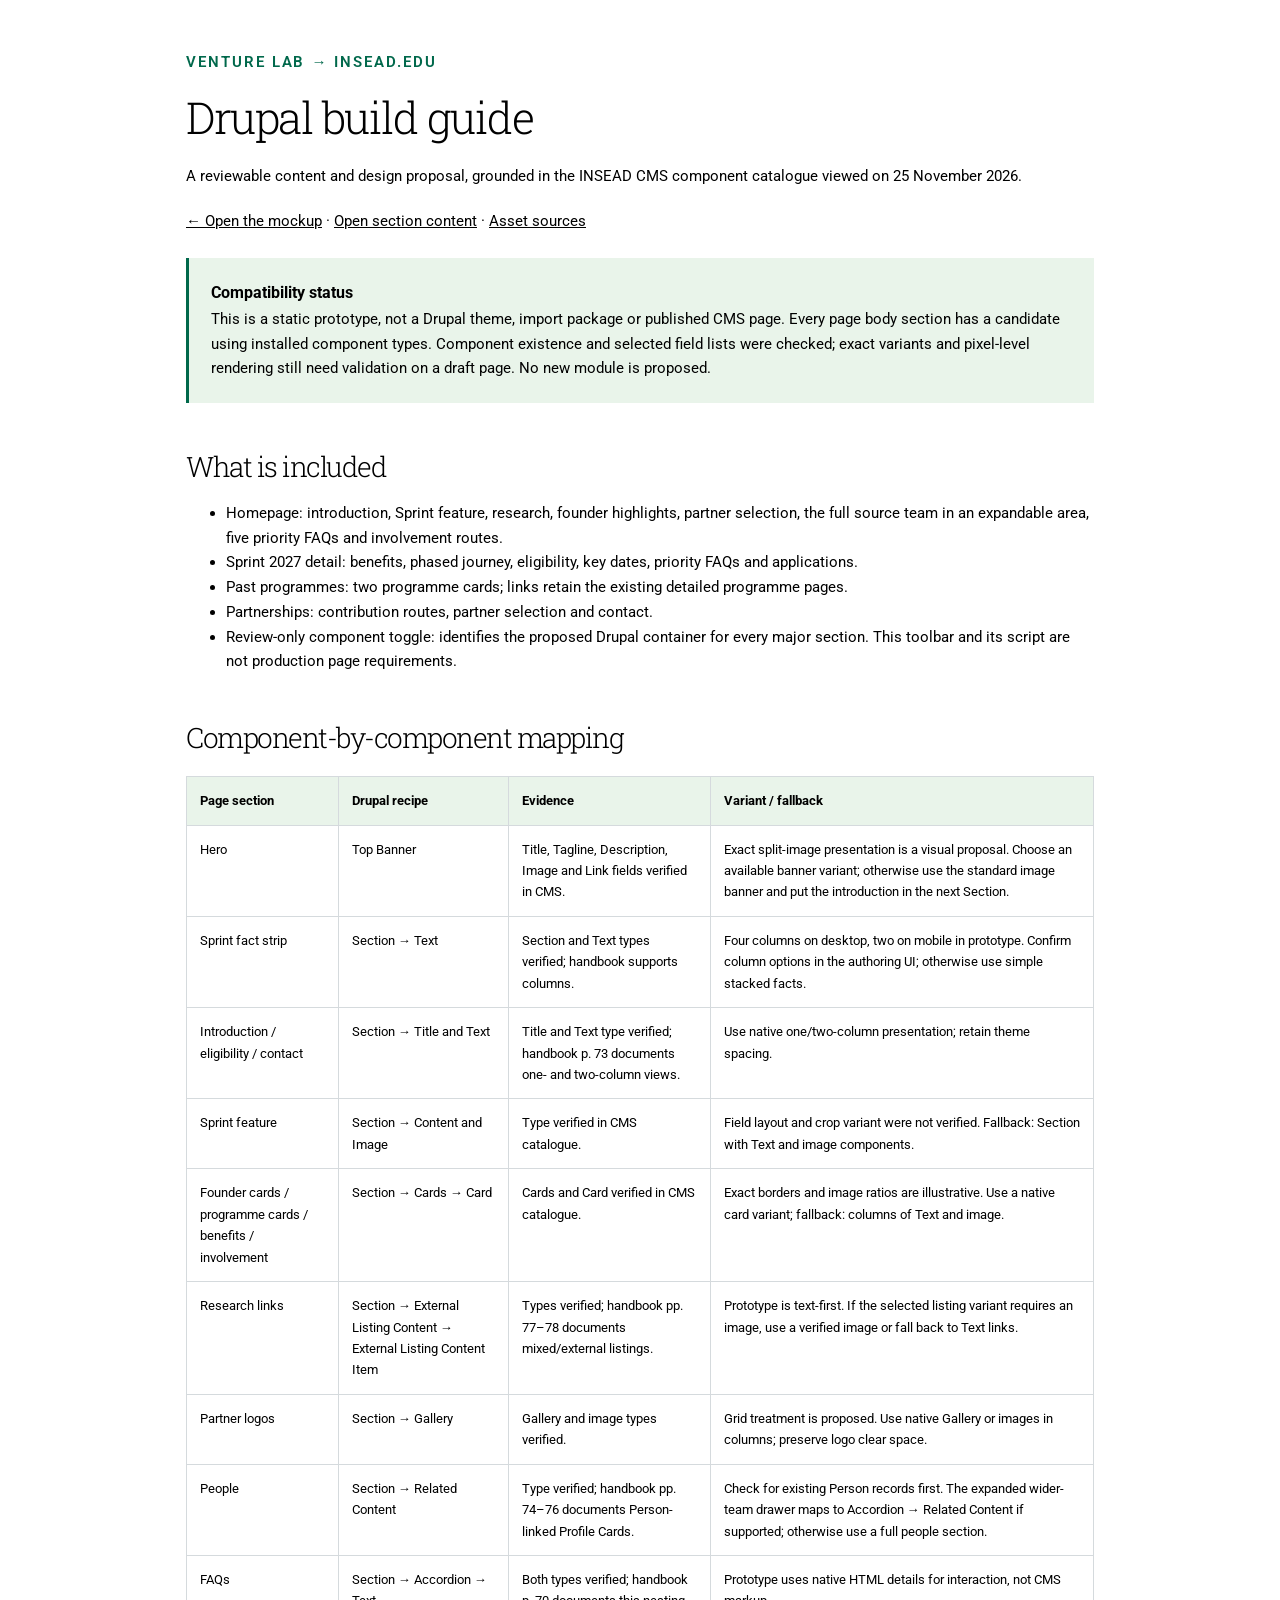
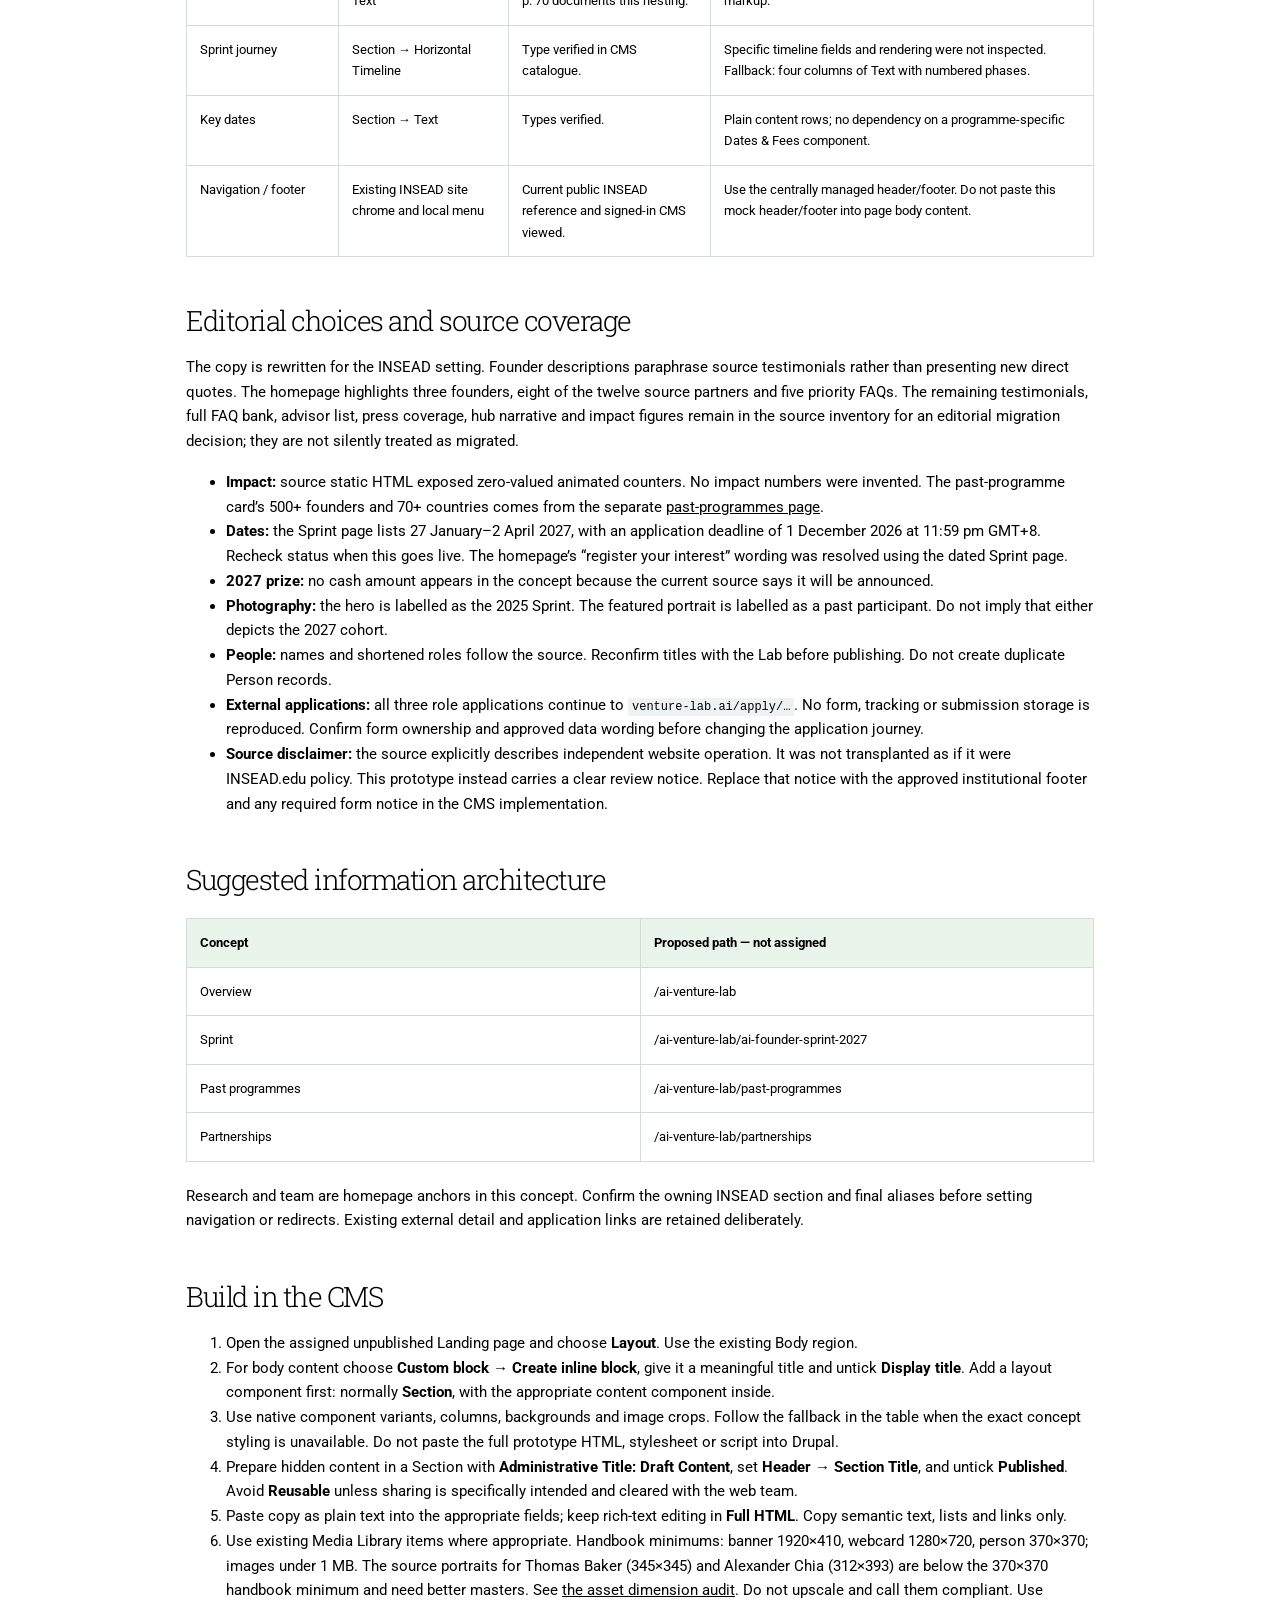
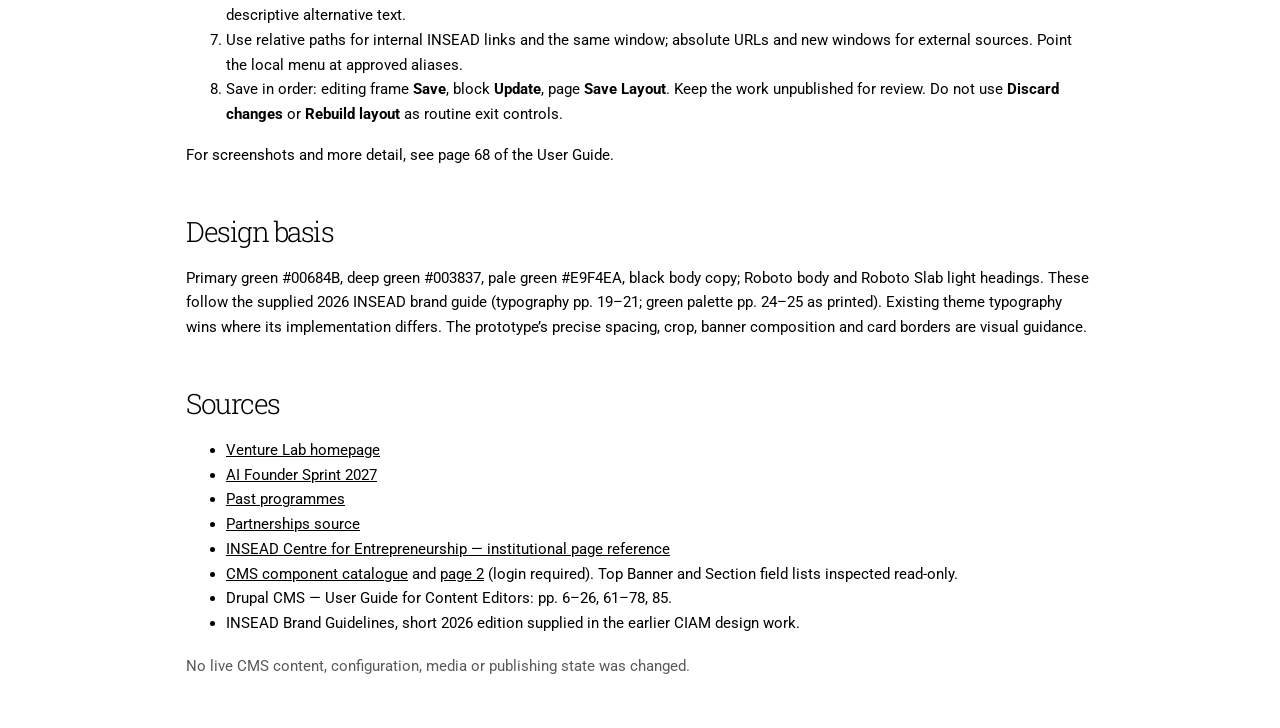
==== drupal-guide.html @ 1b649533 "Publish Venture Lab INSEAD mockup and Drupal build guide" ====
<!doctype html><html lang="en"><head><meta charset="utf-8"><meta name="viewport" content="width=device-width,initial-scale=1"><meta name="robots" content="noindex,nofollow"><title>Venture Lab Drupal build guide</title><link rel="stylesheet" href="fonts.css"><link rel="stylesheet" href="style.css?v=2"></head><body><div class="guide"><p class="eyebrow">VENTURE LAB → INSEAD.EDU</p><h1>Drupal build guide</h1><p style="margin-top:22px">A reviewable content and design proposal, grounded in the INSEAD CMS component catalogue viewed on 25 November 2026.</p><p><a href="index.html">← Open the mockup</a> · <a href="drupal-content.json">Open section content</a> · <a href="asset-sources.json">Asset sources</a></p>
<div class="notice"><strong>Compatibility status</strong><p>This is a static prototype, not a Drupal theme, import package or published CMS page. Every page body section has a candidate using installed component types. Component existence and selected field lists were checked; exact variants and pixel-level rendering still need validation on a draft page. No new module is proposed.</p></div>
<h2>What is included</h2><ul><li>Homepage: introduction, Sprint feature, research, founder highlights, partner selection, the full source team in an expandable area, five priority FAQs and involvement routes.</li><li>Sprint 2027 detail: benefits, phased journey, eligibility, key dates, priority FAQs and applications.</li><li>Past programmes: two programme cards; links retain the existing detailed programme pages.</li><li>Partnerships: contribution routes, partner selection and contact.</li><li>Review-only component toggle: identifies the proposed Drupal container for every major section. This toolbar and its script are not production page requirements.</li></ul>
<h2>Component-by-component mapping</h2><div class="table-scroll"><table><thead><tr><th>Page section</th><th>Drupal recipe</th><th>Evidence</th><th>Variant / fallback</th></tr></thead><tbody><tr><td>Hero</td><td>Top Banner</td><td>Title, Tagline, Description, Image and Link fields verified in CMS.</td><td>Exact split-image presentation is a visual proposal. Choose an available banner variant; otherwise use the standard image banner and put the introduction in the next Section.</td></tr><tr><td>Sprint fact strip</td><td>Section → Text</td><td>Section and Text types verified; handbook supports columns.</td><td>Four columns on desktop, two on mobile in prototype. Confirm column options in the authoring UI; otherwise use simple stacked facts.</td></tr><tr><td>Introduction / eligibility / contact</td><td>Section → Title and Text</td><td>Title and Text type verified; handbook p. 73 documents one- and two-column views.</td><td>Use native one/two-column presentation; retain theme spacing.</td></tr><tr><td>Sprint feature</td><td>Section → Content and Image</td><td>Type verified in CMS catalogue.</td><td>Field layout and crop variant were not verified. Fallback: Section with Text and image components.</td></tr><tr><td>Founder cards / programme cards / benefits / involvement</td><td>Section → Cards → Card</td><td>Cards and Card verified in CMS catalogue.</td><td>Exact borders and image ratios are illustrative. Use a native card variant; fallback: columns of Text and image.</td></tr><tr><td>Research links</td><td>Section → External Listing Content → External Listing Content Item</td><td>Types verified; handbook pp. 77–78 documents mixed/external listings.</td><td>Prototype is text-first. If the selected listing variant requires an image, use a verified image or fall back to Text links.</td></tr><tr><td>Partner logos</td><td>Section → Gallery</td><td>Gallery and image types verified.</td><td>Grid treatment is proposed. Use native Gallery or images in columns; preserve logo clear space.</td></tr><tr><td>People</td><td>Section → Related Content</td><td>Type verified; handbook pp. 74–76 documents Person-linked Profile Cards.</td><td>Check for existing Person records first. The expanded wider-team drawer maps to Accordion → Related Content if supported; otherwise use a full people section.</td></tr><tr><td>FAQs</td><td>Section → Accordion → Text</td><td>Both types verified; handbook p. 70 documents this nesting.</td><td>Prototype uses native HTML details for interaction, not CMS markup.</td></tr><tr><td>Sprint journey</td><td>Section → Horizontal Timeline</td><td>Type verified in CMS catalogue.</td><td>Specific timeline fields and rendering were not inspected. Fallback: four columns of Text with numbered phases.</td></tr><tr><td>Key dates</td><td>Section → Text</td><td>Types verified.</td><td>Plain content rows; no dependency on a programme-specific Dates &amp; Fees component.</td></tr><tr><td>Navigation / footer</td><td>Existing INSEAD site chrome and local menu</td><td>Current public INSEAD reference and signed-in CMS viewed.</td><td>Use the centrally managed header/footer. Do not paste this mock header/footer into page body content.</td></tr></tbody></table></div>
<h2>Editorial choices and source coverage</h2><p>The copy is rewritten for the INSEAD setting. Founder descriptions paraphrase source testimonials rather than presenting new direct quotes. The homepage highlights three founders, eight of the twelve source partners and five priority FAQs. The remaining testimonials, full FAQ bank, advisor list, press coverage, hub narrative and impact figures remain in the source inventory for an editorial migration decision; they are not silently treated as migrated.</p>
<ul><li><strong>Impact:</strong> source static HTML exposed zero-valued animated counters. No impact numbers were invented. The past-programme card’s 500+ founders and 70+ countries comes from the separate <a href="https://venture-lab.ai/past-programs">past-programmes page</a>.</li><li><strong>Dates:</strong> the Sprint page lists 27 January–2 April 2027, with an application deadline of 1 December 2026 at 11:59 pm GMT+8. Recheck status when this goes live. The homepage’s “register your interest” wording was resolved using the dated Sprint page.</li><li><strong>2027 prize:</strong> no cash amount appears in the concept because the current source says it will be announced.</li><li><strong>Photography:</strong> the hero is labelled as the 2025 Sprint. The featured portrait is labelled as a past participant. Do not imply that either depicts the 2027 cohort.</li><li><strong>People:</strong> names and shortened roles follow the source. Reconfirm titles with the Lab before publishing. Do not create duplicate Person records.</li><li><strong>External applications:</strong> all three role applications continue to <code>venture-lab.ai/apply/…</code>. No form, tracking or submission storage is reproduced. Confirm form ownership and approved data wording before changing the application journey.</li><li><strong>Source disclaimer:</strong> the source explicitly describes independent website operation. It was not transplanted as if it were INSEAD.edu policy. This prototype instead carries a clear review notice. Replace that notice with the approved institutional footer and any required form notice in the CMS implementation.</li></ul>
<h2>Suggested information architecture</h2><table><tr><th>Concept</th><th>Proposed path — not assigned</th></tr><tr><td>Overview</td><td>/ai-venture-lab</td></tr><tr><td>Sprint</td><td>/ai-venture-lab/ai-founder-sprint-2027</td></tr><tr><td>Past programmes</td><td>/ai-venture-lab/past-programmes</td></tr><tr><td>Partnerships</td><td>/ai-venture-lab/partnerships</td></tr></table><p>Research and team are homepage anchors in this concept. Confirm the owning INSEAD section and final aliases before setting navigation or redirects. Existing external detail and application links are retained deliberately.</p>
<h2>Build in the CMS</h2><ol><li>Open the assigned unpublished Landing page and choose <strong>Layout</strong>. Use the existing Body region.</li><li>For body content choose <strong>Custom block → Create inline block</strong>, give it a meaningful title and untick <strong>Display title</strong>. Add a layout component first: normally <strong>Section</strong>, with the appropriate content component inside.</li><li>Use native component variants, columns, backgrounds and image crops. Follow the fallback in the table when the exact concept styling is unavailable. Do not paste the full prototype HTML, stylesheet or script into Drupal.</li><li>Prepare hidden content in a Section with <strong>Administrative Title: Draft Content</strong>, set <strong>Header → Section Title</strong>, and untick <strong>Published</strong>. Avoid <strong>Reusable</strong> unless sharing is specifically intended and cleared with the web team.</li><li>Paste copy as plain text into the appropriate fields; keep rich-text editing in <strong>Full HTML</strong>. Copy semantic text, lists and links only.</li><li>Use existing Media Library items where appropriate. Handbook minimums: banner 1920×410, webcard 1280×720, person 370×370; images under 1 MB. The source portraits for Thomas Baker (345×345) and Alexander Chia (312×393) are below the 370×370 handbook minimum and need better masters. See <a href="asset-dimensions.json">the asset dimension audit</a>. Do not upscale and call them compliant. Use descriptive alternative text.</li><li>Use relative paths for internal INSEAD links and the same window; absolute URLs and new windows for external sources. Point the local menu at approved aliases.</li><li>Save in order: editing frame <strong>Save</strong>, block <strong>Update</strong>, page <strong>Save Layout</strong>. Keep the work unpublished for review. Do not use <strong>Discard changes</strong> or <strong>Rebuild layout</strong> as routine exit controls.</li></ol><p>For screenshots and more detail, see page 68 of the User Guide.</p>
<h2>Design basis</h2><p>Primary green #00684B, deep green #003837, pale green #E9F4EA, black body copy; Roboto body and Roboto Slab light headings. These follow the supplied 2026 INSEAD brand guide (typography pp. 19–21; green palette pp. 24–25 as printed). Existing theme typography wins where its implementation differs. The prototype’s precise spacing, crop, banner composition and card borders are visual guidance.</p>
<h2>Sources</h2><ul><li><a href="https://venture-lab.ai/">Venture Lab homepage</a></li><li><a href="https://venture-lab.ai/sprint2027">AI Founder Sprint 2027</a></li><li><a href="https://venture-lab.ai/past-programs">Past programmes</a></li><li><a href="https://venture-lab.ai/partner">Partnerships source</a></li><li><a href="https://www.insead.edu/insead-centre-entrepreneurship">INSEAD Centre for Entrepreneurship — institutional page reference</a></li><li><a href="https://www.insead.edu/admin/structure/paragraphs_type">CMS component catalogue</a> and <a href="https://www.insead.edu/admin/structure/paragraphs_type?page=1">page 2</a> (login required). Top Banner and Section field lists inspected read-only.</li><li>Drupal CMS — User Guide for Content Editors: pp. 6–26, 61–78, 85.</li><li>INSEAD Brand Guidelines, short 2026 edition supplied in the earlier CIAM design work.</li></ul><p class="small">No live CMS content, configuration, media or publishing state was changed.</p></div></body></html>
---- fonts.css ----
@font-face {
  font-family: 'Roboto';
  font-style: normal;
  font-weight: 300;
  font-stretch: normal;
  font-display: swap;
  src: url(font-0.ttf) format('truetype');
}
@font-face {
  font-family: 'Roboto';
  font-style: normal;
  font-weight: 400;
  font-stretch: normal;
  font-display: swap;
  src: url(font-1.ttf) format('truetype');
}
@font-face {
  font-family: 'Roboto';
  font-style: normal;
  font-weight: 500;
  font-stretch: normal;
  font-display: swap;
  src: url(font-2.ttf) format('truetype');
}
@font-face {
  font-family: 'Roboto';
  font-style: normal;
  font-weight: 600;
  font-stretch: normal;
  font-display: swap;
  src: url(font-3.ttf) format('truetype');
}
@font-face {
  font-family: 'Roboto';
  font-style: normal;
  font-weight: 700;
  font-stretch: normal;
  font-display: swap;
  src: url(font-4.ttf) format('truetype');
}
@font-face {
  font-family: 'Roboto Slab';
  font-style: normal;
  font-weight: 200;
  font-display: swap;
  src: url(font-5.ttf) format('truetype');
}
@font-face {
  font-family: 'Roboto Slab';
  font-style: normal;
  font-weight: 300;
  font-display: swap;
  src: url(font-6.ttf) format('truetype');
}
@font-face {
  font-family: 'Roboto Slab';
  font-style: normal;
  font-weight: 400;
  font-display: swap;
  src: url(font-7.ttf) format('truetype');
}
---- style.css ----
:root{--green:#00684b;--deep:#003837;--dark:#002d2e;--pale:#e9f4ea;--ink:#000;--line:#d5dadd;--grey:#55595b;--max:1240px}*{box-sizing:border-box}html{scroll-behavior:smooth;scroll-padding-top:90px}body{margin:0;background:white;color:var(--ink);font-family:Roboto,Arial,sans-serif;font-size:16px;line-height:1.65;-webkit-font-smoothing:antialiased}a{color:inherit}button{font:inherit;cursor:pointer}img{max-width:100%;display:block}h1,h2,h3,p{margin:0}p+p{margin-top:20px}h1,h2{font-family:'Roboto Slab',Roboto,Arial,sans-serif;font-weight:300;letter-spacing:-1.5px;line-height:1.14}h1{font-size:clamp(42px,4.4vw,66px)}h2{font-size:clamp(32px,3.1vw,46px)}h3{font-size:23px;line-height:1.3;font-weight:500;letter-spacing:-.3px}h3+p{margin-top:15px}a,button,summary{-webkit-tap-highlight-color:transparent}a:focus-visible,button:focus-visible,summary:focus-visible{outline:3px solid #1f7dbc;outline-offset:5px}a:hover{text-decoration-thickness:2px}button{border:0}.wrap{width:min(calc(100% - 96px),var(--max));margin:auto}.sr-only{position:absolute;width:1px;height:1px;padding:0;margin:-1px;overflow:hidden;clip:rect(0,0,0,0);white-space:nowrap;border:0}.skip{position:fixed;top:-100px;left:20px;background:white;color:var(--green);z-index:100;padding:12px}.skip:focus{top:8px}.reviewbar{font-size:11px;background:#eff2f4;color:#3c4448;letter-spacing:.03em}.reviewbar .wrap{display:flex;align-items:center;justify-content:space-between;min-height:32px;gap:10px}.reviewbar .wrap>div{display:flex;align-items:center;gap:24px}.reviewbar button{background:none;color:inherit;padding:4px 0;font-size:11px;text-decoration:underline;text-underline-offset:3px}.reviewbar a{text-decoration:none}.global-header{display:flex;align-items:center;gap:32px;min-height:106px}.logo{width:81px;height:81px;object-fit:contain}.global-header nav{display:flex;align-items:center;justify-content:space-between;flex:1;gap:20px}.global-header nav a{font-size:13px;text-decoration:none;line-height:1.4;font-weight:500;white-space:nowrap}.global-header nav span{color:#80878b;margin-left:4px}.search{text-decoration:none;white-space:nowrap;font-size:12px;border-left:1px solid var(--line);padding-left:22px}.lab-brand{border-top:1px solid #eff2f4}.lab-brand .wrap{display:flex;justify-content:space-between;align-items:center;min-height:72px;gap:20px}.lab-brand a{text-decoration:none;font-size:14px;color:var(--green)}.lab-brand .wrap>a:first-child{font-size:23px;letter-spacing:-.4px;font-weight:300}.lab-brand strong{font-weight:500;margin-left:8px;padding-left:15px;border-left:1px solid var(--green)}.subnav{background:var(--green);color:#fff;position:sticky;top:0;z-index:25}.subnav .wrap{display:flex;justify-content:space-between}.subnav nav{display:flex;gap:28px;align-items:stretch}.subnav a{font-size:13px;text-decoration:none;padding:17px 0;border-bottom:3px solid transparent;white-space:nowrap}.subnav .active,.subnav a:hover{border-color:#a8d4b3}.subnav .nav-apply{border-left:1px solid #ffffff40;padding-left:24px;font-weight:600}#mobile-menu{display:none}.breadcrumb{font-size:11px;display:flex;gap:10px;align-items:center;min-height:42px;color:var(--grey)}.breadcrumb a{text-decoration:none}.hero{display:grid;grid-template-columns:1fr 1fr;min-height:476px;background:var(--deep);color:white;position:relative}.hero-copy{padding:58px 44px 58px max(48px,calc((100vw - 1240px)/2));align-self:center}.hero-copy>p:not(.eyebrow){font-size:17px;font-weight:300;line-height:1.65;max-width:490px;margin-top:24px}.eyebrow{font-family:Roboto,Arial,sans-serif;font-size:11px;font-weight:600;letter-spacing:.13em;color:var(--green);margin-bottom:17px}.hero .eyebrow{color:#a8d4b3}.hero-photo{position:relative;min-height:100%;overflow:hidden}.hero-photo>img{position:absolute;width:100%;height:100%;object-fit:cover;object-position:60% 65%}.hero-photo>span{position:absolute;bottom:20px;right:24px;background:#002d2ee0;font-size:10px;padding:5px 12px;color:white}.hero.compact{display:block;min-height:340px;background:var(--deep)}.hero.compact .hero-copy{max-width:1100px}.actions{display:flex;align-items:center;gap:24px;flex-wrap:wrap;margin-top:30px}.button{display:inline-flex;align-items:center;justify-content:space-between;gap:30px;padding:13px 22px;min-height:50px;background:var(--green);color:#fff;text-decoration:none;font-size:14px;font-weight:500;border:1px solid var(--green);line-height:1.4}.button:hover{background:var(--deep);border-color:var(--deep)}.hero .button{background:white;color:var(--green);border-color:white}.hero .button:hover{background:var(--pale)}.button.secondary{background:transparent;color:var(--green)}.hero-link{font-size:13px;color:white;text-decoration:none;border-bottom:1px solid #ffffff80}.facts-wrap{position:relative}.facts{display:grid;grid-template-columns:repeat(4,1fr);border-bottom:1px solid var(--line);padding:28px 0;gap:20px}.facts>div{padding-left:28px;border-left:1px solid var(--line)}.facts>div:first-child{border:0;padding-left:0}.facts span{display:block;font-size:11px;color:var(--grey);margin-bottom:6px}.facts strong{font-size:16px;font-weight:500;display:block;line-height:1.4}.section{padding:78px 0;position:relative;scroll-margin-top:65px}.section-heading{display:flex;justify-content:space-between;align-items:end;gap:30px;margin-bottom:36px}.section-heading .text-link{flex-shrink:0;margin-bottom:5px}.lead{max-width:660px;margin-top:21px;font-size:17px;line-height:1.7;font-weight:300}.pale{background:var(--pale)}.dark{background:var(--deep);color:white}.dark .eyebrow{color:#a8d4b3}.dark .text-link{color:white;border-color:#a8d4b3}.intro-grid{display:grid;grid-template-columns:1fr 1fr;gap:70px}.intro-grid p{font-size:17px;line-height:1.85}.intro-grid .small{font-size:12px}.feature-grid{display:grid;grid-template-columns:1fr 1fr;background:white;gap:0}.feature-photo{overflow:hidden;background:#d7ead9;min-height:400px}.feature-photo img{width:100%;height:100%;object-fit:cover}.feature-copy{padding:40px 44px}.feature-copy h3{font-family:'Roboto Slab',Roboto,sans-serif;font-size:32px;font-weight:300;color:var(--green);margin-bottom:18px}.feature-copy p{font-size:15px}.tag{display:inline-block;font-size:10px;letter-spacing:.1em;font-weight:600;background:var(--pale);color:var(--green);padding:5px 9px;margin-bottom:17px}.ticks{padding:0;list-style:none;margin:20px 0 25px}.ticks li{font-size:14px;padding:6px 0 6px 24px;position:relative}.ticks li:before{content:'✓';color:var(--green);position:absolute;left:0;font-weight:700}.small{font-size:12px;color:var(--grey);margin-top:18px}.text-link{font-size:14px;text-decoration:none;color:var(--green);display:inline-block;border-bottom:1px solid var(--green);padding-bottom:3px;font-weight:500}.research-grid{display:grid;grid-template-columns:repeat(3,1fr);gap:32px;margin-top:20px}.research-grid article{border-top:1px solid #ffffff50;padding-top:20px;display:flex;flex-direction:column;align-items:start}.research-grid .number{font-size:13px;margin-bottom:30px;color:#a8d4b3}.research-grid h3{font-size:25px;max-width:310px}.research-grid p:not(.eyebrow){font-size:13px;margin:16px 0 25px;color:#fff}.research-grid .eyebrow{font-size:10px;margin-bottom:13px}.research-grid .text-link{margin-top:auto}.founder-grid{display:grid;grid-template-columns:repeat(3,1fr);gap:28px}.founder-card{border-bottom:2px solid var(--green)}.founder-photo{width:100%;height:280px;object-fit:cover;object-position:50% 25%}.founder-card>div{padding:24px 0 28px}.founder-card .eyebrow{margin-bottom:10px}.founder-card p:not(.eyebrow){font-size:14px;line-height:1.7;color:#000}.logos{display:grid;grid-template-columns:repeat(4,1fr);border-top:1px solid var(--line);border-left:1px solid var(--line)}.logos img{width:100%;height:103px;padding:32px 48px;object-fit:contain;border-right:1px solid var(--line);border-bottom:1px solid var(--line);background:white}.people{display:grid;grid-template-columns:repeat(4,1fr);gap:28px}.people img{width:100%;height:255px;object-fit:cover;object-position:50% 20%;background:#d7ead9}.people h3{font-size:20px;margin-top:18px}.people p{font-size:12px;margin-top:5px;line-height:1.6}.more-people{margin-top:35px;border-top:1px solid #a8d4b3;padding-top:16px}.more-people summary{color:var(--green);font-size:14px;cursor:pointer}.more-people[open] summary{margin-bottom:28px}.faq-list{max-width:900px}.faq-list details{border-top:1px solid var(--line)}.faq-list details:last-child{border-bottom:1px solid var(--line)}.faq-list summary{list-style:none;padding:22px 48px 22px 0;position:relative;cursor:pointer;font-weight:500;font-size:17px}.faq-list summary::-webkit-details-marker{display:none}.faq-list summary:after{content:'+';position:absolute;right:4px;top:15px;font-size:28px;color:var(--green);font-weight:300}.faq-list details[open] summary:after{content:'−'}.faq-list details p{max-width:780px;font-size:15px;line-height:1.8;padding-bottom:24px}.involve-grid{display:grid;grid-template-columns:repeat(3,1fr);gap:36px}.involve-grid article{border-top:1px solid #88c697;padding-top:22px}.involve-grid article>p:not(.eyebrow){font-size:14px;margin-bottom:23px}.benefits{display:grid;grid-template-columns:repeat(3,1fr);gap:40px 36px}.benefits article{border-top:1px solid var(--line);padding-top:20px}.number{font-size:13px;color:var(--green);display:block;margin-bottom:18px}.benefits h3{font-size:23px}.benefits p{font-size:15px}.timeline{display:grid;grid-template-columns:repeat(4,1fr);gap:25px}.timeline article{border-top:2px solid var(--green);padding:22px 0}.timeline .number{font-size:29px;font-weight:300;margin-bottom:20px}.timeline p:not(.eyebrow){font-size:14px;margin:16px 0}.timeline strong{font-size:12px;color:var(--green);font-weight:500}.date-list{max-width:800px}.date-list p{display:grid;grid-template-columns:230px 1fr;gap:35px;padding:22px 0;border-top:1px solid #ffffff50;margin:0;font-size:15px}.date-list strong{font-weight:500}.programme-grid{display:grid;grid-template-columns:1fr 1fr;gap:38px}.programme-grid article{background:#eff2f4}.programme-grid img{width:100%;height:330px;object-fit:cover}.programme-grid article>div{padding:30px}.programme-grid p:not(.eyebrow){font-size:15px;margin-bottom:24px}footer{background:var(--dark);color:white;padding:55px 0 20px}footer a{text-decoration:none}.footer-main{display:grid;grid-template-columns:2fr 1fr 1fr;gap:65px;padding-bottom:44px}.footer-main h2{font-size:34px;margin-bottom:25px}.footer-main h3{font-size:15px;margin-bottom:20px}.footer-main .eyebrow{color:#a8d4b3}.footer-main>div:not(:first-child) a{display:block;font-size:13px;margin:11px 0}.footer-main>div:first-child a{font-size:14px}.footer-bottom{display:flex;justify-content:space-between;gap:20px;border-top:1px solid #ffffff40;padding-top:25px;font-size:10px;color:#fff}.footer-bottom>div{display:flex;gap:25px}.concept-note{font-size:10px;color:#c6e1c8;margin-top:20px;line-height:1.6}.show-components [data-component]{outline:2px dashed #1f7dbc;outline-offset:-2px}.show-components [data-component]:before{content:attr(data-component);position:absolute;top:0;left:0;z-index:20;background:#1f7dbc;color:white;font:11px Roboto,Arial;padding:5px 9px}.show-components .facts-wrap:before{top:0}.guide{max-width:980px;margin:auto;padding:50px 36px}.guide h1{font-size:44px}.guide h2{font-size:28px;margin-top:48px;margin-bottom:18px}.guide h3{font-size:19px;margin:24px 0 10px}.guide p,.guide li{font-size:15px}.guide table{width:100%;border-collapse:collapse;font-size:13px;margin:22px 0}.guide th,.guide td{text-align:left;vertical-align:top;border:1px solid var(--line);padding:13px}.guide th{background:var(--pale)}.notice{padding:22px;background:var(--pale);border-left:3px solid var(--green);margin:25px 0}.guide code{font-size:12px;background:#eff2f4;padding:2px 4px}
@media(min-width:1550px){.hero{grid-template-columns:1fr 1fr}.hero-photo img{object-position:center}}
@media(max-width:1150px){.wrap{width:calc(100% - 56px)}.global-header{gap:24px}.global-header nav{gap:15px}.global-header nav a{font-size:11px;white-space:normal}.subnav nav{gap:20px}.subnav a{font-size:12px}.hero-copy{padding-left:28px;padding-right:28px}.hero h1{font-size:49px}.feature-copy{padding:30px}.people img{height:215px}.logos img{padding:30px}.global-header .search{font-size:11px;padding-left:14px}}
@media(max-width:800px){.wrap{width:calc(100% - 40px)}.reviewbar .wrap{font-size:9px}.reviewbar .wrap>div{gap:12px}.reviewbar button{font-size:9px}.global-header{min-height:83px;justify-content:space-between}.global-header .logo{width:64px;height:64px}.global-header nav{display:none}.global-header .search{font-size:13px}.lab-brand .wrap{min-height:66px}.lab-brand .wrap>a:first-child{font-size:20px}.lab-brand .wrap>a:last-child{font-size:11px}#mobile-menu{display:flex;justify-content:space-between;gap:25px;padding:14px 0;background:none;color:white;font-size:13px}.subnav .wrap{position:relative;align-items:center}.subnav nav{display:none;position:absolute;top:100%;left:-20px;width:calc(100% + 40px);background:var(--green);padding:10px 20px 22px;flex-direction:column;gap:0}.subnav nav.open{display:flex}.subnav nav a{padding:13px 0;font-size:14px}.subnav .nav-apply{padding:12px 0 12px 24px}.breadcrumb{min-height:37px;font-size:10px}.hero{grid-template-columns:1fr;min-height:0}.hero-copy{padding:42px 20px}.hero h1{font-size:42px;letter-spacing:-1.2px}.hero-copy>p:not(.eyebrow){font-size:16px;margin-top:22px;max-width:600px}.hero-photo{height:290px}.hero-photo img{object-position:center 65%}.hero-photo>span{font-size:9px}.hero.compact{min-height:0}.facts{grid-template-columns:1fr 1fr;gap:22px;padding:24px 0}.facts>div{padding:0;border:0}.facts strong{font-size:13px}.facts span{font-size:10px}.section{padding:50px 0}.section-heading{display:block;margin-bottom:28px}.section-heading .text-link{margin-top:25px}.eyebrow{font-size:10px;margin-bottom:14px}h2{font-size:34px;letter-spacing:-1px}.intro-grid{grid-template-columns:1fr;gap:22px}.intro-grid p{font-size:16px}.feature-grid{grid-template-columns:1fr}.feature-photo{min-height:0;height:260px}.feature-copy{padding:26px 24px}.feature-copy h3{font-size:28px}.research-grid{grid-template-columns:1fr;gap:28px}.research-grid .number{margin-bottom:15px}.research-grid h3{max-width:none}.research-grid p:not(.eyebrow){margin-bottom:20px}.founder-grid{grid-template-columns:1fr;gap:30px}.founder-photo{height:340px;object-position:50% 20%}.founder-card>div{padding:22px 0}.logos{grid-template-columns:1fr 1fr}.logos img{height:93px;padding:28px}.people{grid-template-columns:1fr 1fr;gap:27px 18px}.people img{height:200px}.people h3{font-size:18px}.people p{font-size:11px}.involve-grid,.benefits,.timeline{grid-template-columns:1fr;gap:24px}.involve-grid h3,.benefits h3{font-size:23px}.involve-grid p{max-width:430px}.timeline .number{float:right}.timeline article{padding-bottom:5px}.programme-grid{grid-template-columns:1fr}.programme-grid img{height:250px}.programme-grid article>div{padding:25px}.date-list p{grid-template-columns:1fr;gap:8px;padding:20px 0}.footer-main{grid-template-columns:1fr 1fr;gap:32px}.footer-main>div:first-child{grid-column:1/-1}.footer-main h2{font-size:32px}.footer-bottom{display:block}.footer-bottom>div{margin-top:15px;gap:20px;flex-wrap:wrap}.concept-note{font-size:9px}.guide{padding:35px 20px}.guide h1{font-size:34px}.guide table{font-size:11px}.guide th,.guide td{padding:8px}.guide .table-scroll{overflow:auto}.guide table{min-width:620px}}
@media(max-width:380px){.lab-brand .wrap>a:first-child{font-size:17px}.lab-brand .wrap>a:last-child{font-size:10px}.reviewbar .wrap>span{max-width:110px;line-height:1.3}.people img{height:175px}.actions{gap:20px}.hero h1{font-size:38px}.hero-photo{height:240px}}
@media(prefers-reduced-motion:reduce){html{scroll-behavior:auto}}
@media print{.reviewbar,.subnav,.global-header,.lab-brand,footer,#component-toggle{display:none}.hero{min-height:0}.section{break-inside:avoid}.wrap{width:95%}}
.feature-photo{position:relative}.feature-photo img{object-position:50% 25%}.feature-photo span{position:absolute;bottom:18px;left:18px;right:18px;width:fit-content;background:#002d2ee8;color:white;font-size:10px;padding:5px 10px}.feature-photo{height:465px}.people .eyebrow{margin:0}@media(max-width:800px){.feature-photo{height:350px}}
.guide table{min-width:0;overflow-wrap:anywhere}.guide .table-scroll table{min-width:620px}.guide>table{table-layout:fixed}
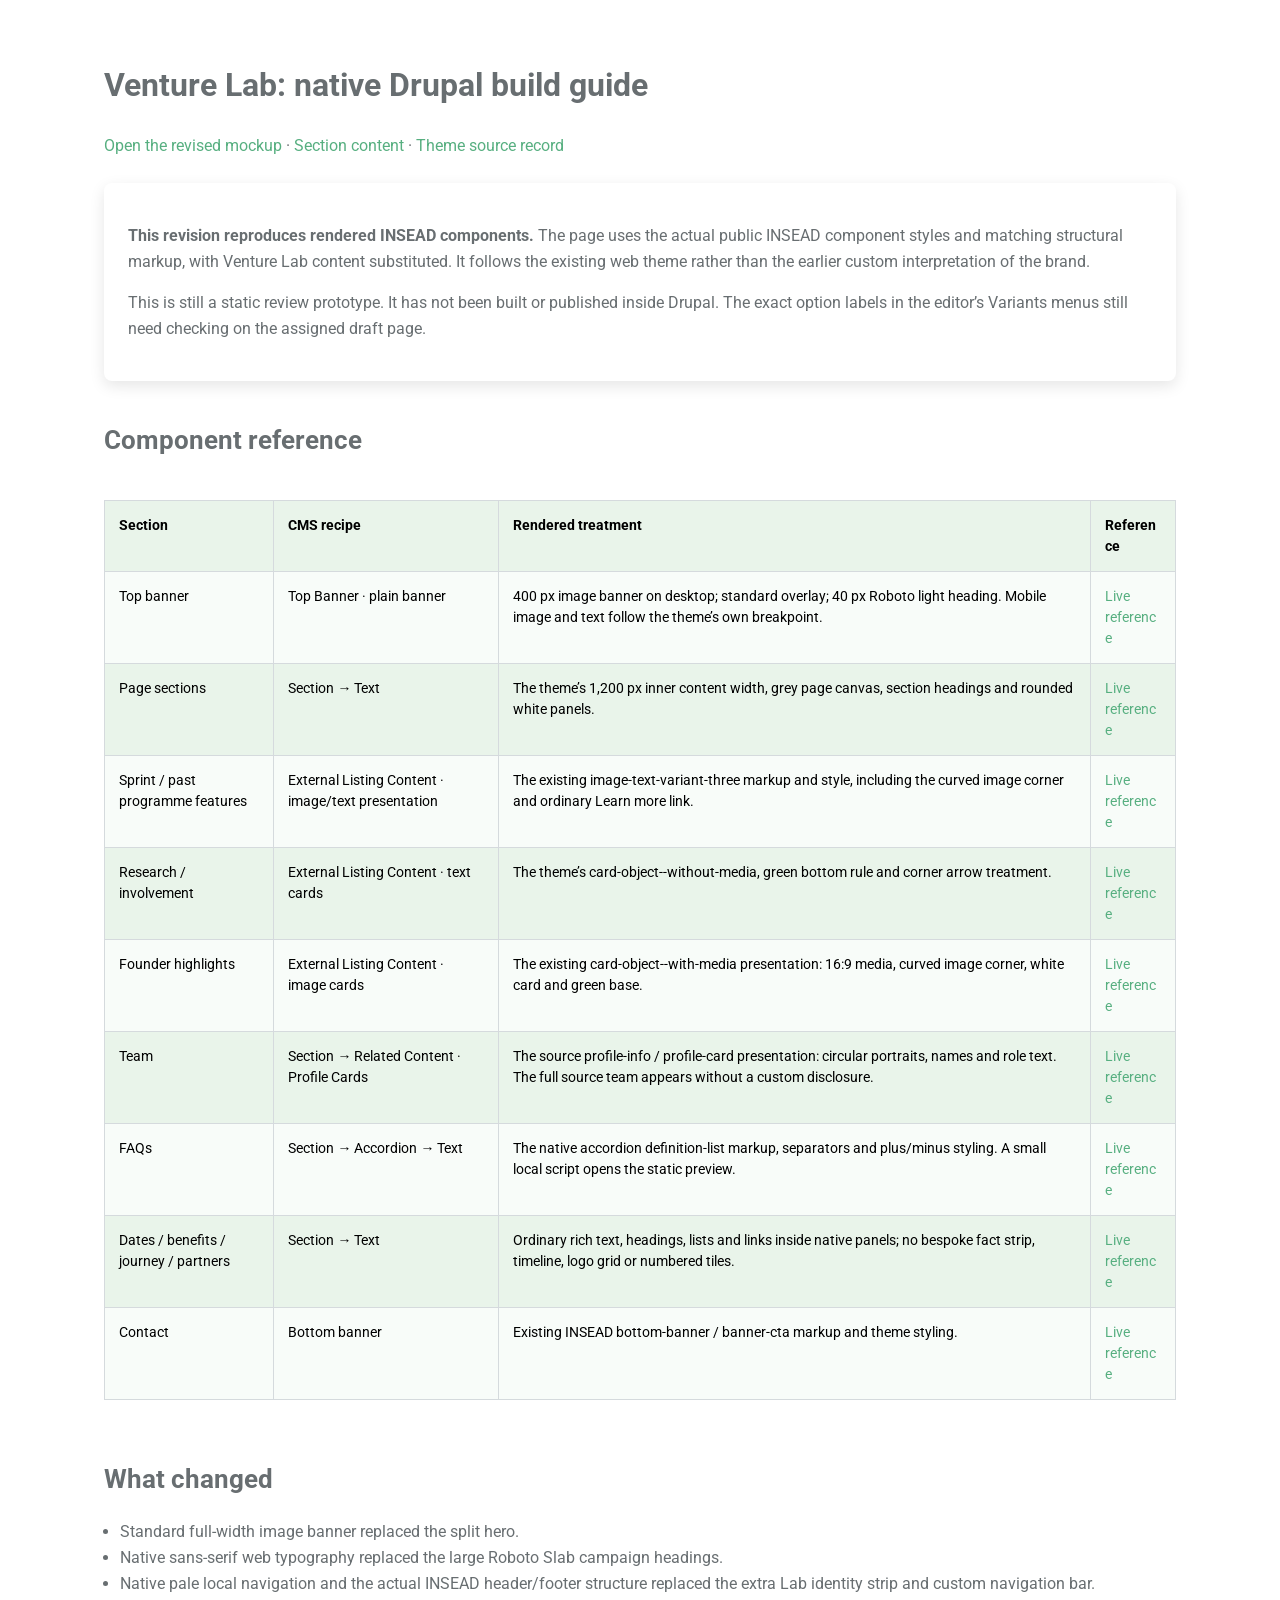
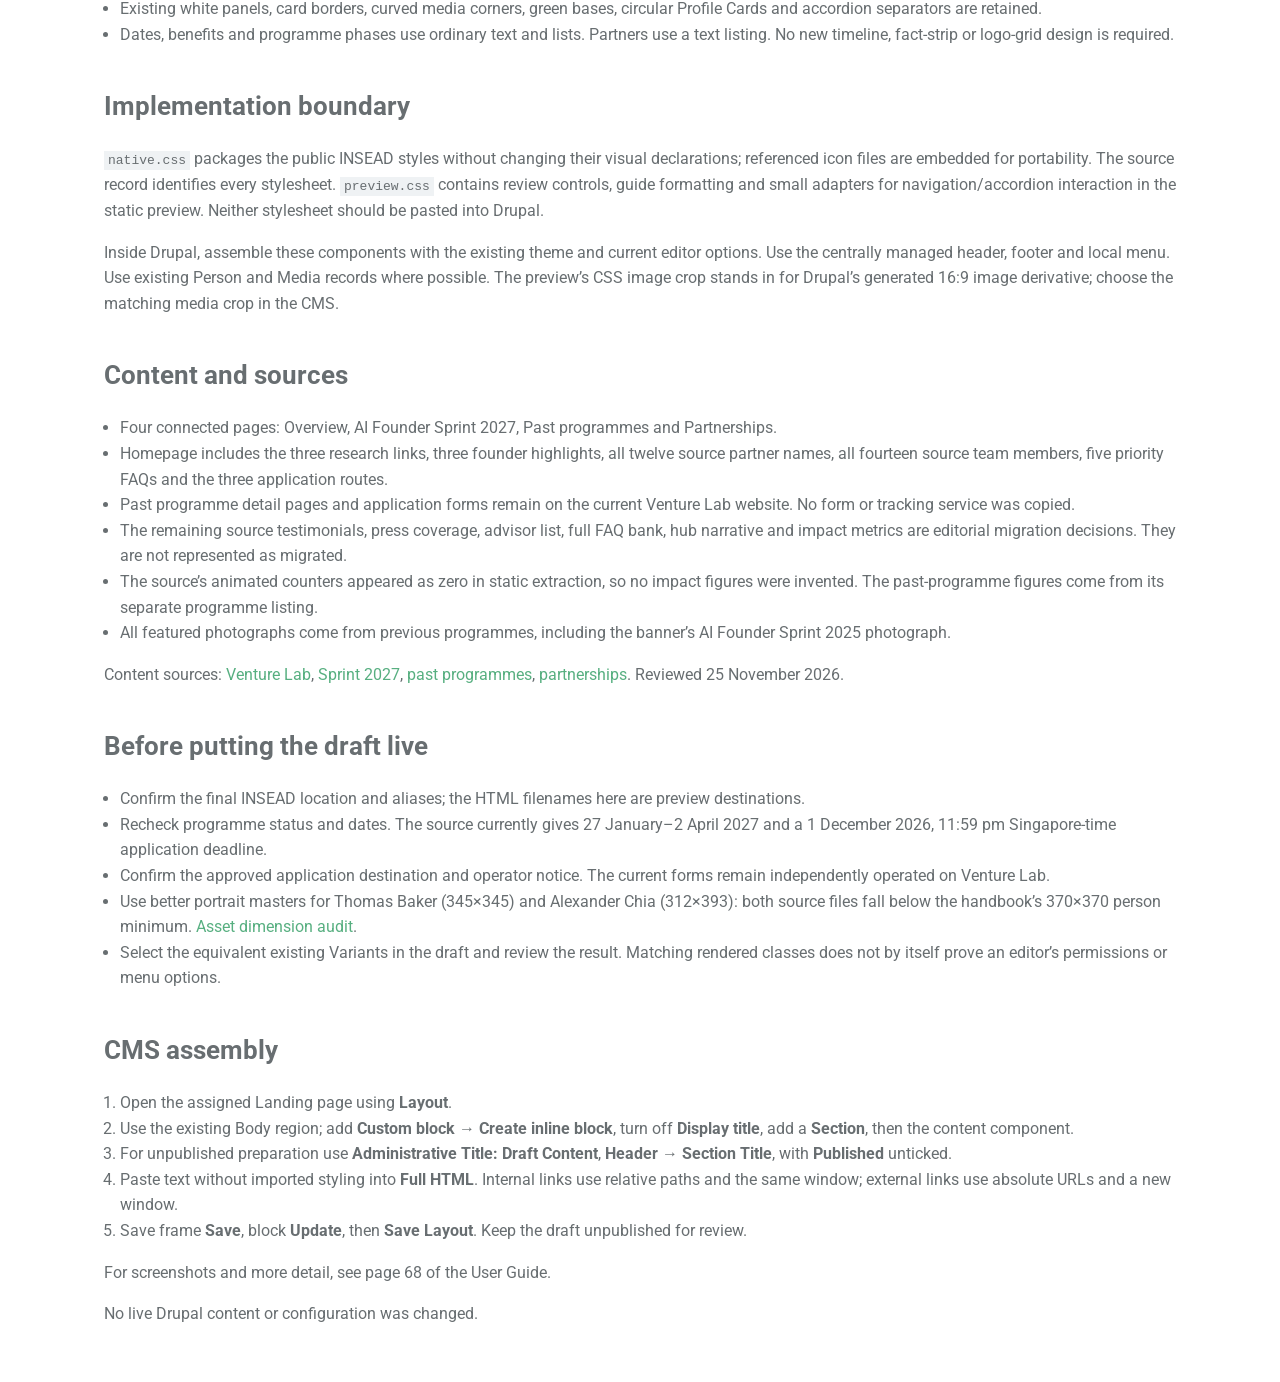
==== commit d13611cd: "Use native INSEAD Drupal component rendering" ====
--- a/drupal-guide.html
+++ b/drupal-guide.html
@@ -1,10 +1 @@
-<!doctype html><html lang="en"><head><meta charset="utf-8"><meta name="viewport" content="width=device-width,initial-scale=1"><meta name="robots" content="noindex,nofollow"><title>Venture Lab Drupal build guide</title><link rel="stylesheet" href="fonts.css"><link rel="stylesheet" href="style.css?v=2"></head><body><div class="guide"><p class="eyebrow">VENTURE LAB → INSEAD.EDU</p><h1>Drupal build guide</h1><p style="margin-top:22px">A reviewable content and design proposal, grounded in the INSEAD CMS component catalogue viewed on 25 November 2026.</p><p><a href="index.html">← Open the mockup</a> · <a href="drupal-content.json">Open section content</a> · <a href="asset-sources.json">Asset sources</a></p>
-<div class="notice"><strong>Compatibility status</strong><p>This is a static prototype, not a Drupal theme, import package or published CMS page. Every page body section has a candidate using installed component types. Component existence and selected field lists were checked; exact variants and pixel-level rendering still need validation on a draft page. No new module is proposed.</p></div>
-<h2>What is included</h2><ul><li>Homepage: introduction, Sprint feature, research, founder highlights, partner selection, the full source team in an expandable area, five priority FAQs and involvement routes.</li><li>Sprint 2027 detail: benefits, phased journey, eligibility, key dates, priority FAQs and applications.</li><li>Past programmes: two programme cards; links retain the existing detailed programme pages.</li><li>Partnerships: contribution routes, partner selection and contact.</li><li>Review-only component toggle: identifies the proposed Drupal container for every major section. This toolbar and its script are not production page requirements.</li></ul>
-<h2>Component-by-component mapping</h2><div class="table-scroll"><table><thead><tr><th>Page section</th><th>Drupal recipe</th><th>Evidence</th><th>Variant / fallback</th></tr></thead><tbody><tr><td>Hero</td><td>Top Banner</td><td>Title, Tagline, Description, Image and Link fields verified in CMS.</td><td>Exact split-image presentation is a visual proposal. Choose an available banner variant; otherwise use the standard image banner and put the introduction in the next Section.</td></tr><tr><td>Sprint fact strip</td><td>Section → Text</td><td>Section and Text types verified; handbook supports columns.</td><td>Four columns on desktop, two on mobile in prototype. Confirm column options in the authoring UI; otherwise use simple stacked facts.</td></tr><tr><td>Introduction / eligibility / contact</td><td>Section → Title and Text</td><td>Title and Text type verified; handbook p. 73 documents one- and two-column views.</td><td>Use native one/two-column presentation; retain theme spacing.</td></tr><tr><td>Sprint feature</td><td>Section → Content and Image</td><td>Type verified in CMS catalogue.</td><td>Field layout and crop variant were not verified. Fallback: Section with Text and image components.</td></tr><tr><td>Founder cards / programme cards / benefits / involvement</td><td>Section → Cards → Card</td><td>Cards and Card verified in CMS catalogue.</td><td>Exact borders and image ratios are illustrative. Use a native card variant; fallback: columns of Text and image.</td></tr><tr><td>Research links</td><td>Section → External Listing Content → External Listing Content Item</td><td>Types verified; handbook pp. 77–78 documents mixed/external listings.</td><td>Prototype is text-first. If the selected listing variant requires an image, use a verified image or fall back to Text links.</td></tr><tr><td>Partner logos</td><td>Section → Gallery</td><td>Gallery and image types verified.</td><td>Grid treatment is proposed. Use native Gallery or images in columns; preserve logo clear space.</td></tr><tr><td>People</td><td>Section → Related Content</td><td>Type verified; handbook pp. 74–76 documents Person-linked Profile Cards.</td><td>Check for existing Person records first. The expanded wider-team drawer maps to Accordion → Related Content if supported; otherwise use a full people section.</td></tr><tr><td>FAQs</td><td>Section → Accordion → Text</td><td>Both types verified; handbook p. 70 documents this nesting.</td><td>Prototype uses native HTML details for interaction, not CMS markup.</td></tr><tr><td>Sprint journey</td><td>Section → Horizontal Timeline</td><td>Type verified in CMS catalogue.</td><td>Specific timeline fields and rendering were not inspected. Fallback: four columns of Text with numbered phases.</td></tr><tr><td>Key dates</td><td>Section → Text</td><td>Types verified.</td><td>Plain content rows; no dependency on a programme-specific Dates &amp; Fees component.</td></tr><tr><td>Navigation / footer</td><td>Existing INSEAD site chrome and local menu</td><td>Current public INSEAD reference and signed-in CMS viewed.</td><td>Use the centrally managed header/footer. Do not paste this mock header/footer into page body content.</td></tr></tbody></table></div>
-<h2>Editorial choices and source coverage</h2><p>The copy is rewritten for the INSEAD setting. Founder descriptions paraphrase source testimonials rather than presenting new direct quotes. The homepage highlights three founders, eight of the twelve source partners and five priority FAQs. The remaining testimonials, full FAQ bank, advisor list, press coverage, hub narrative and impact figures remain in the source inventory for an editorial migration decision; they are not silently treated as migrated.</p>
-<ul><li><strong>Impact:</strong> source static HTML exposed zero-valued animated counters. No impact numbers were invented. The past-programme card’s 500+ founders and 70+ countries comes from the separate <a href="https://venture-lab.ai/past-programs">past-programmes page</a>.</li><li><strong>Dates:</strong> the Sprint page lists 27 January–2 April 2027, with an application deadline of 1 December 2026 at 11:59 pm GMT+8. Recheck status when this goes live. The homepage’s “register your interest” wording was resolved using the dated Sprint page.</li><li><strong>2027 prize:</strong> no cash amount appears in the concept because the current source says it will be announced.</li><li><strong>Photography:</strong> the hero is labelled as the 2025 Sprint. The featured portrait is labelled as a past participant. Do not imply that either depicts the 2027 cohort.</li><li><strong>People:</strong> names and shortened roles follow the source. Reconfirm titles with the Lab before publishing. Do not create duplicate Person records.</li><li><strong>External applications:</strong> all three role applications continue to <code>venture-lab.ai/apply/…</code>. No form, tracking or submission storage is reproduced. Confirm form ownership and approved data wording before changing the application journey.</li><li><strong>Source disclaimer:</strong> the source explicitly describes independent website operation. It was not transplanted as if it were INSEAD.edu policy. This prototype instead carries a clear review notice. Replace that notice with the approved institutional footer and any required form notice in the CMS implementation.</li></ul>
-<h2>Suggested information architecture</h2><table><tr><th>Concept</th><th>Proposed path — not assigned</th></tr><tr><td>Overview</td><td>/ai-venture-lab</td></tr><tr><td>Sprint</td><td>/ai-venture-lab/ai-founder-sprint-2027</td></tr><tr><td>Past programmes</td><td>/ai-venture-lab/past-programmes</td></tr><tr><td>Partnerships</td><td>/ai-venture-lab/partnerships</td></tr></table><p>Research and team are homepage anchors in this concept. Confirm the owning INSEAD section and final aliases before setting navigation or redirects. Existing external detail and application links are retained deliberately.</p>
-<h2>Build in the CMS</h2><ol><li>Open the assigned unpublished Landing page and choose <strong>Layout</strong>. Use the existing Body region.</li><li>For body content choose <strong>Custom block → Create inline block</strong>, give it a meaningful title and untick <strong>Display title</strong>. Add a layout component first: normally <strong>Section</strong>, with the appropriate content component inside.</li><li>Use native component variants, columns, backgrounds and image crops. Follow the fallback in the table when the exact concept styling is unavailable. Do not paste the full prototype HTML, stylesheet or script into Drupal.</li><li>Prepare hidden content in a Section with <strong>Administrative Title: Draft Content</strong>, set <strong>Header → Section Title</strong>, and untick <strong>Published</strong>. Avoid <strong>Reusable</strong> unless sharing is specifically intended and cleared with the web team.</li><li>Paste copy as plain text into the appropriate fields; keep rich-text editing in <strong>Full HTML</strong>. Copy semantic text, lists and links only.</li><li>Use existing Media Library items where appropriate. Handbook minimums: banner 1920×410, webcard 1280×720, person 370×370; images under 1 MB. The source portraits for Thomas Baker (345×345) and Alexander Chia (312×393) are below the 370×370 handbook minimum and need better masters. See <a href="asset-dimensions.json">the asset dimension audit</a>. Do not upscale and call them compliant. Use descriptive alternative text.</li><li>Use relative paths for internal INSEAD links and the same window; absolute URLs and new windows for external sources. Point the local menu at approved aliases.</li><li>Save in order: editing frame <strong>Save</strong>, block <strong>Update</strong>, page <strong>Save Layout</strong>. Keep the work unpublished for review. Do not use <strong>Discard changes</strong> or <strong>Rebuild layout</strong> as routine exit controls.</li></ol><p>For screenshots and more detail, see page 68 of the User Guide.</p>
-<h2>Design basis</h2><p>Primary green #00684B, deep green #003837, pale green #E9F4EA, black body copy; Roboto body and Roboto Slab light headings. These follow the supplied 2026 INSEAD brand guide (typography pp. 19–21; green palette pp. 24–25 as printed). Existing theme typography wins where its implementation differs. The prototype’s precise spacing, crop, banner composition and card borders are visual guidance.</p>
-<h2>Sources</h2><ul><li><a href="https://venture-lab.ai/">Venture Lab homepage</a></li><li><a href="https://venture-lab.ai/sprint2027">AI Founder Sprint 2027</a></li><li><a href="https://venture-lab.ai/past-programs">Past programmes</a></li><li><a href="https://venture-lab.ai/partner">Partnerships source</a></li><li><a href="https://www.insead.edu/insead-centre-entrepreneurship">INSEAD Centre for Entrepreneurship — institutional page reference</a></li><li><a href="https://www.insead.edu/admin/structure/paragraphs_type">CMS component catalogue</a> and <a href="https://www.insead.edu/admin/structure/paragraphs_type?page=1">page 2</a> (login required). Top Banner and Section field lists inspected read-only.</li><li>Drupal CMS — User Guide for Content Editors: pp. 6–26, 61–78, 85.</li><li>INSEAD Brand Guidelines, short 2026 edition supplied in the earlier CIAM design work.</li></ul><p class="small">No live CMS content, configuration, media or publishing state was changed.</p></div></body></html>+<!doctype html><html lang="en"><head><meta charset="utf-8"><meta name="viewport" content="width=device-width,initial-scale=1"><meta name="robots" content="noindex,nofollow"><title>Venture Lab native Drupal build guide</title><link rel="stylesheet" href="fonts.css"><link rel="stylesheet" href="native.css?v=3"><link rel="stylesheet" href="preview.css?v=4"></head><body class="grey-background"><div class="guide"><h1>Venture Lab: native Drupal build guide</h1><p><a href="index.html">Open the revised mockup</a> · <a href="drupal-content.json">Section content</a> · <a href="native-theme-sources.json">Theme source record</a></p><div class="notice"><p><strong>This revision reproduces rendered INSEAD components.</strong> The page uses the actual public INSEAD component styles and matching structural markup, with Venture Lab content substituted. It follows the existing web theme rather than the earlier custom interpretation of the brand.</p><p>This is still a static review prototype. It has not been built or published inside Drupal. The exact option labels in the editor’s Variants menus still need checking on the assigned draft page.</p></div><h2>Component reference</h2><div class="table-scroll"><table><thead><tr><th>Section</th><th>CMS recipe</th><th>Rendered treatment</th><th>Reference</th></tr></thead><tbody><tr><td>Top banner</td><td>Top Banner · plain banner</td><td>400 px image banner on desktop; standard overlay; 40 px Roboto light heading. Mobile image and text follow the theme’s own breakpoint.</td><td><a target="_blank" rel="noopener noreferrer" href="https://www.insead.edu/insead-centre-entrepreneurship">Live reference</a></td></tr><tr><td>Page sections</td><td>Section → Text</td><td>The theme’s 1,200 px inner content width, grey page canvas, section headings and rounded white panels.</td><td><a target="_blank" rel="noopener noreferrer" href="https://www.insead.edu/insead-centre-entrepreneurship">Live reference</a></td></tr><tr><td>Sprint / past programme features</td><td>External Listing Content · image/text presentation</td><td>The existing image-text-variant-three markup and style, including the curved image corner and ordinary Learn more link.</td><td><a target="_blank" rel="noopener noreferrer" href="https://www.insead.edu/insead-centre-entrepreneurship/education">Live reference</a></td></tr><tr><td>Research / involvement</td><td>External Listing Content · text cards</td><td>The theme’s card-object--without-media, green bottom rule and corner arrow treatment.</td><td><a target="_blank" rel="noopener noreferrer" href="https://www.insead.edu/insead-centre-entrepreneurship/education">Live reference</a></td></tr><tr><td>Founder highlights</td><td>External Listing Content · image cards</td><td>The existing card-object--with-media presentation: 16:9 media, curved image corner, white card and green base.</td><td><a target="_blank" rel="noopener noreferrer" href="https://www.insead.edu/insead-centre-entrepreneurship">Live reference</a></td></tr><tr><td>Team</td><td>Section → Related Content · Profile Cards</td><td>The source profile-info / profile-card presentation: circular portraits, names and role text. The full source team appears without a custom disclosure.</td><td><a target="_blank" rel="noopener noreferrer" href="https://www.insead.edu/insead-centre-entrepreneurship/team">Live reference</a></td></tr><tr><td>FAQs</td><td>Section → Accordion → Text</td><td>The native accordion definition-list markup, separators and plus/minus styling. A small local script opens the static preview.</td><td><a target="_blank" rel="noopener noreferrer" href="https://www.insead.edu/master-programmes/mba/academics">Live reference</a></td></tr><tr><td>Dates / benefits / journey / partners</td><td>Section → Text</td><td>Ordinary rich text, headings, lists and links inside native panels; no bespoke fact strip, timeline, logo grid or numbered tiles.</td><td><a target="_blank" rel="noopener noreferrer" href="https://www.insead.edu/insead-centre-entrepreneurship">Live reference</a></td></tr><tr><td>Contact</td><td>Bottom banner</td><td>Existing INSEAD bottom-banner / banner-cta markup and theme styling.</td><td><a target="_blank" rel="noopener noreferrer" href="https://www.insead.edu/insead-centre-entrepreneurship">Live reference</a></td></tr></tbody></table></div><h2>What changed</h2><ul><li>Standard full-width image banner replaced the split hero.</li><li>Native sans-serif web typography replaced the large Roboto Slab campaign headings.</li><li>Native pale local navigation and the actual INSEAD header/footer structure replaced the extra Lab identity strip and custom navigation bar.</li><li>Existing white panels, card borders, curved media corners, green bases, circular Profile Cards and accordion separators are retained.</li><li>Dates, benefits and programme phases use ordinary text and lists. Partners use a text listing. No new timeline, fact-strip or logo-grid design is required.</li></ul><h2>Implementation boundary</h2><p><code>native.css</code> packages the public INSEAD styles without changing their visual declarations; referenced icon files are embedded for portability. The source record identifies every stylesheet. <code>preview.css</code> contains review controls, guide formatting and small adapters for navigation/accordion interaction in the static preview. Neither stylesheet should be pasted into Drupal.</p><p>Inside Drupal, assemble these components with the existing theme and current editor options. Use the centrally managed header, footer and local menu. Use existing Person and Media records where possible. The preview’s CSS image crop stands in for Drupal’s generated 16:9 image derivative; choose the matching media crop in the CMS.</p><h2>Content and sources</h2><ul><li>Four connected pages: Overview, AI Founder Sprint 2027, Past programmes and Partnerships.</li><li>Homepage includes the three research links, three founder highlights, all twelve source partner names, all fourteen source team members, five priority FAQs and the three application routes.</li><li>Past programme detail pages and application forms remain on the current Venture Lab website. No form or tracking service was copied.</li><li>The remaining source testimonials, press coverage, advisor list, full FAQ bank, hub narrative and impact metrics are editorial migration decisions. They are not represented as migrated.</li><li>The source’s animated counters appeared as zero in static extraction, so no impact figures were invented. The past-programme figures come from its separate programme listing.</li><li>All featured photographs come from previous programmes, including the banner’s AI Founder Sprint 2025 photograph.</li></ul><p>Content sources: <a href="https://venture-lab.ai/">Venture Lab</a>, <a href="https://venture-lab.ai/sprint2027">Sprint 2027</a>, <a href="https://venture-lab.ai/past-programs">past programmes</a>, <a href="https://venture-lab.ai/partner">partnerships</a>. Reviewed 25 November 2026.</p><h2>Before putting the draft live</h2><ul><li>Confirm the final INSEAD location and aliases; the HTML filenames here are preview destinations.</li><li>Recheck programme status and dates. The source currently gives 27 January–2 April 2027 and a 1 December 2026, 11:59 pm Singapore-time application deadline.</li><li>Confirm the approved application destination and operator notice. The current forms remain independently operated on Venture Lab.</li><li>Use better portrait masters for Thomas Baker (345×345) and Alexander Chia (312×393): both source files fall below the handbook’s 370×370 person minimum. <a href="asset-dimensions.json">Asset dimension audit</a>.</li><li>Select the equivalent existing Variants in the draft and review the result. Matching rendered classes does not by itself prove an editor’s permissions or menu options.</li></ul><h2>CMS assembly</h2><ol><li>Open the assigned Landing page using <strong>Layout</strong>.</li><li>Use the existing Body region; add <strong>Custom block → Create inline block</strong>, turn off <strong>Display title</strong>, add a <strong>Section</strong>, then the content component.</li><li>For unpublished preparation use <strong>Administrative Title: Draft Content</strong>, <strong>Header → Section Title</strong>, with <strong>Published</strong> unticked.</li><li>Paste text without imported styling into <strong>Full HTML</strong>. Internal links use relative paths and the same window; external links use absolute URLs and a new window.</li><li>Save frame <strong>Save</strong>, block <strong>Update</strong>, then <strong>Save Layout</strong>. Keep the draft unpublished for review.</li></ol><p>For screenshots and more detail, see page 68 of the User Guide.</p><p>No live Drupal content or configuration was changed.</p></div></body></html>
--- a/native.css
+++ b/native.css
@@ -0,0 +1,128 @@
+/* INSEAD rendered theme: https://www.insead.edu/sites/insead/files/css/css_W7FPNJIuv09nzu0-EeE1yHw9OdcriwlflnUz5j9LV8E.css?delta=0&language=en&theme=insead_core&include=[base64] */
+/* @license GPL-2.0-or-later https://www.drupal.org/licensing/faq */
+.ui-helper-hidden{display:none;}.ui-helper-hidden-accessible{border:0;clip:rect(0 0 0 0);height:1px;margin:-1px;overflow:hidden;padding:0;position:absolute;width:1px;}.ui-helper-reset{margin:0;padding:0;border:0;outline:0;line-height:1.3;text-decoration:none;font-size:100%;list-style:none;}.ui-helper-clearfix:before,.ui-helper-clearfix:after{content:"";display:table;border-collapse:collapse;}.ui-helper-clearfix:after{clear:both;}.ui-helper-zfix{width:100%;height:100%;top:0;left:0;position:absolute;opacity:0;}.ui-front{z-index:100;}.ui-state-disabled{cursor:default !important;pointer-events:none;}.ui-icon{display:inline-block;vertical-align:middle;margin-top:-.25em;position:relative;text-indent:-99999px;overflow:hidden;background-repeat:no-repeat;}.ui-widget-icon-block{left:50%;margin-left:-8px;display:block;}.ui-widget-overlay{position:fixed;top:0;left:0;width:100%;height:100%;}
+.ui-controlgroup{vertical-align:middle;display:inline-block;}.ui-controlgroup > .ui-controlgroup-item{float:left;margin-left:0;margin-right:0;}.ui-controlgroup > .ui-controlgroup-item:focus,.ui-controlgroup > .ui-controlgroup-item.ui-visual-focus{z-index:9999;}.ui-controlgroup-vertical > .ui-controlgroup-item{display:block;float:none;width:100%;margin-top:0;margin-bottom:0;text-align:left;}.ui-controlgroup-vertical .ui-controlgroup-item{box-sizing:border-box;}.ui-controlgroup .ui-controlgroup-label{padding:.4em 1em;}.ui-controlgroup .ui-controlgroup-label span{font-size:80%;}.ui-controlgroup-horizontal .ui-controlgroup-label + .ui-controlgroup-item{border-left:none;}.ui-controlgroup-vertical .ui-controlgroup-label + .ui-controlgroup-item{border-top:none;}.ui-controlgroup-horizontal .ui-controlgroup-label.ui-widget-content{border-right:none;}.ui-controlgroup-vertical .ui-controlgroup-label.ui-widget-content{border-bottom:none;}.ui-controlgroup-vertical .ui-spinner-input{width:calc(100% - 2.4em);}.ui-controlgroup-vertical .ui-spinner .ui-spinner-up{border-top-style:solid;}
+.ui-autocomplete{position:absolute;top:0;left:0;cursor:default;}
+.ui-menu{list-style:none;padding:0;margin:0;display:block;outline:0;}.ui-menu .ui-menu{position:absolute;}.ui-menu .ui-menu-item{margin:0;cursor:pointer;}.ui-menu .ui-menu-item-wrapper{position:relative;padding:3px 1em 3px .4em;}.ui-menu .ui-menu-divider{margin:5px 0;height:0;font-size:0;line-height:0;border-width:1px 0 0 0;}.ui-menu .ui-state-focus,.ui-menu .ui-state-active{margin:-1px;}.ui-menu-icons{position:relative;}.ui-menu-icons .ui-menu-item-wrapper{padding-left:2em;}.ui-menu .ui-icon{position:absolute;top:0;bottom:0;left:.2em;margin:auto 0;}.ui-menu .ui-menu-icon{left:auto;right:0;}
+.ui-checkboxradio-label .ui-icon-background{box-shadow:inset 1px 1px 1px #ccc;border-radius:.12em;border:none;}.ui-checkboxradio-radio-label .ui-icon-background{width:16px;height:16px;border-radius:1em;overflow:visible;border:none;}.ui-checkboxradio-radio-label.ui-checkboxradio-checked .ui-icon,.ui-checkboxradio-radio-label.ui-checkboxradio-checked:hover .ui-icon{background-image:none;width:8px;height:8px;border-width:4px;border-style:solid;}.ui-checkboxradio-disabled{pointer-events:none;}
+.ui-resizable{position:relative;}.ui-resizable-handle{position:absolute;font-size:0.1px;display:block;touch-action:none;}.ui-resizable-disabled .ui-resizable-handle,.ui-resizable-autohide .ui-resizable-handle{display:none;}.ui-resizable-n{cursor:n-resize;height:7px;width:100%;top:-5px;left:0;}.ui-resizable-s{cursor:s-resize;height:7px;width:100%;bottom:-5px;left:0;}.ui-resizable-e{cursor:e-resize;width:7px;right:-5px;top:0;height:100%;}.ui-resizable-w{cursor:w-resize;width:7px;left:-5px;top:0;height:100%;}.ui-resizable-se{cursor:se-resize;width:12px;height:12px;right:1px;bottom:1px;}.ui-resizable-sw{cursor:sw-resize;width:9px;height:9px;left:-5px;bottom:-5px;}.ui-resizable-nw{cursor:nw-resize;width:9px;height:9px;left:-5px;top:-5px;}.ui-resizable-ne{cursor:ne-resize;width:9px;height:9px;right:-5px;top:-5px;}
+.ui-button{padding:.4em 1em;display:inline-block;position:relative;line-height:normal;margin-right:.1em;cursor:pointer;vertical-align:middle;text-align:center;-webkit-user-select:none;user-select:none;}.ui-button,.ui-button:link,.ui-button:visited,.ui-button:hover,.ui-button:active{text-decoration:none;}.ui-button-icon-only{width:2em;box-sizing:border-box;text-indent:-9999px;white-space:nowrap;}input.ui-button.ui-button-icon-only{text-indent:0;}.ui-button-icon-only .ui-icon{position:absolute;top:50%;left:50%;margin-top:-8px;margin-left:-8px;}.ui-button.ui-icon-notext .ui-icon{padding:0;width:2.1em;height:2.1em;text-indent:-9999px;white-space:nowrap;}input.ui-button.ui-icon-notext .ui-icon{width:auto;height:auto;text-indent:0;white-space:normal;padding:.4em 1em;}input.ui-button::-moz-focus-inner,button.ui-button::-moz-focus-inner{border:0;padding:0;}
+.ui-dialog{position:absolute;top:0;left:0;padding:.2em;outline:0;}.ui-dialog .ui-dialog-titlebar{padding:.4em 1em;position:relative;}.ui-dialog .ui-dialog-title{float:left;margin:.1em 0;white-space:nowrap;width:90%;overflow:hidden;text-overflow:ellipsis;}.ui-dialog .ui-dialog-titlebar-close{position:absolute;right:.3em;top:50%;width:20px;margin:-10px 0 0 0;padding:1px;height:20px;}.ui-dialog .ui-dialog-content{position:relative;border:0;padding:.5em 1em;background:none;overflow:auto;}.ui-dialog .ui-dialog-buttonpane{text-align:left;border-width:1px 0 0 0;background-image:none;margin-top:.5em;padding:.3em 1em .5em .4em;}.ui-dialog .ui-dialog-buttonpane .ui-dialog-buttonset{float:right;}.ui-dialog .ui-dialog-buttonpane button{margin:.5em .4em .5em 0;cursor:pointer;}.ui-dialog .ui-resizable-n{height:2px;top:0;}.ui-dialog .ui-resizable-e{width:2px;right:0;}.ui-dialog .ui-resizable-s{height:2px;bottom:0;}.ui-dialog .ui-resizable-w{width:2px;left:0;}.ui-dialog .ui-resizable-se,.ui-dialog .ui-resizable-sw,.ui-dialog .ui-resizable-ne,.ui-dialog .ui-resizable-nw{width:7px;height:7px;}.ui-dialog .ui-resizable-se{right:0;bottom:0;}.ui-dialog .ui-resizable-sw{left:0;bottom:0;}.ui-dialog .ui-resizable-ne{right:0;top:0;}.ui-dialog .ui-resizable-nw{left:0;top:0;}.ui-draggable .ui-dialog-titlebar{cursor:move;}
+.progress{position:relative;}.progress__track{min-width:100px;max-width:100%;height:16px;margin-top:5px;border:1px solid;background-color:#fff;}.progress__bar{width:3%;min-width:3%;max-width:100%;height:16px;background-color:#000;}.progress__description,.progress__percentage{overflow:hidden;margin-top:0.2em;color:#555;font-size:0.875em;}.progress__description{float:left;}[dir="rtl"] .progress__description{float:right;}.progress__percentage{float:right;}[dir="rtl"] .progress__percentage{float:left;}.progress--small .progress__track{height:7px;}.progress--small .progress__bar{height:7px;background-size:20px 20px;}
+.ajax-progress{display:inline-block;padding:1px 5px 2px 5px;}[dir="rtl"] .ajax-progress{float:right;}.ajax-progress-throbber .throbber{display:inline;padding:1px 5px 2px;background:transparent url("[data-uri]") no-repeat 0 center;}.ajax-progress-throbber .message{display:inline;padding:1px 5px 2px;}tr .ajax-progress-throbber .throbber{margin:0 2px;}.ajax-progress-bar{width:16em;}.ajax-progress-fullscreen{position:fixed;z-index:1000;top:48.5%;left:49%;width:24px;height:24px;padding:4px;opacity:0.9;border-radius:7px;background-color:#232323;background-image:url("[data-uri]");background-repeat:no-repeat;background-position:center center;}[dir="rtl"] .ajax-progress-fullscreen{right:49%;left:auto;}
+.js input.form-autocomplete{background-image:url("[data-uri]");background-repeat:no-repeat;background-position:100% center;}.js[dir="rtl"] input.form-autocomplete{background-position:0% center;}.js input.form-autocomplete.ui-autocomplete-loading{background-image:url("[data-uri]");background-position:100% center;}.js[dir="rtl"] input.form-autocomplete.ui-autocomplete-loading{background-position:0% center;}
+.text-align-left{text-align:left;}.text-align-right{text-align:right;}.text-align-center{text-align:center;}.text-align-justify{text-align:justify;}.align-left{float:left;}.align-right{float:right;}.align-center{display:block;margin-right:auto;margin-left:auto;}
+.container-inline div,.container-inline label{display:inline-block;}.container-inline .details-wrapper{display:block;}
+.clearfix::after{display:table;clear:both;content:"";}.nowrap{white-space:nowrap;}
+.hidden{display:none;}.visually-hidden{position:absolute !important;overflow:hidden;clip:rect(1px,1px,1px,1px);width:1px;height:1px;word-wrap:normal;}.visually-hidden.focusable:active,.visually-hidden.focusable:focus-within{position:static !important;overflow:visible;clip:auto;width:auto;height:auto;}.invisible{visibility:hidden;}
+.js .js-hide{display:none;}.js-show{display:none;}.js .js-show{display:block;}
+.ui-dialog ~ .ck-body-wrapper{--ck-z-panel:1261;}
+.form-type-checkbox .formtips-wrapper{display:inline-block;}.formtip{display:inline-block;box-sizing:content-box;width:13px;height:13px;margin:0 .3em;text-align:center;vertical-align:baseline;text-decoration:none;letter-spacing:normal;color:#fff;border:2px solid #ccc;border-radius:50%;background-color:#ccc;font-size:12px;font-weight:bold;line-height:13px;}.formtip:focus,.formtip:hover,.formtip:active{cursor:help;transition:all .25s ease-in-out;text-decoration:none;color:#fff;border:2px solid #2369a6;background-color:#2369a6;}.formtip::before{content:'?';color:#fff;}.formtips-processed:not(.formtips-show){display:none;opacity:0;}.formtips-processed.formtips-show{display:block;opacity:1;}.formtips-processed{position:absolute;z-index:100;display:none;padding:20px;transition:opacity .25s ease-in-out;text-align:left;border-radius:3px;box-shadow:1px 1px 1px rgba(0,0,0,.2);line-height:1.4;}.formtips-processed ul.tips,div.description.formtips-processed,.form-item .description.formtips-processed,.form-item__description.formtips-processed{margin:0;color:#fff;}.formtips-processed.filter-guidelines,div.description.formtips-processed,.form-item .description.formtips-processed,.form-item__description.formtips-processed,.fieldset__description.formtips-processed{background-color:#1e2021;}.formtips-processed.filter-guidelines .filter-guidelines-item,.fieldset__description.formtips-processed{margin:0;color:#fff;}.filter-wrapper .form-item label{display:table;}.formtips-processed::before{position:absolute;top:-12px;left:1.5em;width:0;height:0;content:'';border:6px solid transparent;border-bottom-color:#1e2021;}.formtips-item{position:relative;overflow:visible !important;}.vertical-tabs{overflow:inherit !important;}
+.ui-widget{font-family:Arial,Helvetica,sans-serif;font-size:1em;}.ui-widget .ui-widget{font-size:1em;}.ui-widget input,.ui-widget select,.ui-widget textarea,.ui-widget button{font-family:Arial,Helvetica,sans-serif;font-size:1em;}.ui-widget.ui-widget-content{border:1px solid #c5c5c5;}.ui-widget-content{border:1px solid #dddddd;background:#ffffff;color:#333333;}.ui-widget-content a{color:#333333;}.ui-widget-header{border:1px solid #dddddd;background:#e9e9e9;color:#333333;font-weight:bold;}.ui-widget-header a{color:#333333;}.ui-state-default,.ui-widget-content .ui-state-default,.ui-widget-header .ui-state-default,.ui-button,html .ui-button.ui-state-disabled:hover,html .ui-button.ui-state-disabled:active{border:1px solid #c5c5c5;background:#f6f6f6;font-weight:normal;color:#454545;}.ui-state-default a,.ui-state-default a:link,.ui-state-default a:visited,a.ui-button,a:link.ui-button,a:visited.ui-button,.ui-button{color:#454545;text-decoration:none;}.ui-state-hover,.ui-widget-content .ui-state-hover,.ui-widget-header .ui-state-hover,.ui-state-focus,.ui-widget-content .ui-state-focus,.ui-widget-header .ui-state-focus,.ui-button:hover,.ui-button:focus{border:1px solid #cccccc;background:#ededed;font-weight:normal;color:#2b2b2b;}.ui-state-hover a,.ui-state-hover a:hover,.ui-state-hover a:link,.ui-state-hover a:visited,.ui-state-focus a,.ui-state-focus a:hover,.ui-state-focus a:link,.ui-state-focus a:visited,a.ui-button:hover,a.ui-button:focus{color:#2b2b2b;text-decoration:none;}.ui-visual-focus{box-shadow:0 0 3px 1px rgb(94,158,214);}.ui-state-active,.ui-widget-content .ui-state-active,.ui-widget-header .ui-state-active,a.ui-button:active,.ui-button:active,.ui-button.ui-state-active:hover{border:1px solid #003eff;background:#007fff;font-weight:normal;color:#ffffff;}.ui-icon-background,.ui-state-active .ui-icon-background{border:#003eff;background-color:#ffffff;}.ui-state-active a,.ui-state-active a:link,.ui-state-active a:visited{color:#ffffff;text-decoration:none;}.ui-state-highlight,.ui-widget-content .ui-state-highlight,.ui-widget-header .ui-state-highlight{border:1px solid #dad55e;background:#fffa90;color:#777620;}.ui-state-checked{border:1px solid #dad55e;background:#fffa90;}.ui-state-highlight a,.ui-widget-content .ui-state-highlight a,.ui-widget-header .ui-state-highlight a{color:#777620;}.ui-state-error,.ui-widget-content .ui-state-error,.ui-widget-header .ui-state-error{border:1px solid #f1a899;background:#fddfdf;color:#5f3f3f;}.ui-state-error a,.ui-widget-content .ui-state-error a,.ui-widget-header .ui-state-error a{color:#5f3f3f;}.ui-state-error-text,.ui-widget-content .ui-state-error-text,.ui-widget-header .ui-state-error-text{color:#5f3f3f;}.ui-priority-primary,.ui-widget-content .ui-priority-primary,.ui-widget-header .ui-priority-primary{font-weight:bold;}.ui-priority-secondary,.ui-widget-content .ui-priority-secondary,.ui-widget-header .ui-priority-secondary{opacity:.7;font-weight:normal;}.ui-state-disabled,.ui-widget-content .ui-state-disabled,.ui-widget-header .ui-state-disabled{opacity:.35;background-image:none;}.ui-icon{width:16px;height:16px;}.ui-icon,.ui-widget-content .ui-icon{background-image:url("[data-uri]");}.ui-widget-header .ui-icon{background-image:url("[data-uri]");}.ui-state-hover .ui-icon,.ui-state-focus .ui-icon,.ui-button:hover .ui-icon,.ui-button:focus .ui-icon{background-image:url("[data-uri]");}.ui-state-active .ui-icon,.ui-button:active .ui-icon{background-image:url("[data-uri]");}.ui-state-highlight .ui-icon,.ui-button .ui-state-highlight.ui-icon{background-image:url("[data-uri]");}.ui-state-error .ui-icon,.ui-state-error-text .ui-icon{background-image:url("[data-uri]");}.ui-button .ui-icon{background-image:url("[data-uri]");}.ui-icon-blank.ui-icon-blank.ui-icon-blank{background-image:none;}.ui-icon-caret-1-n{background-position:0 0;}.ui-icon-caret-1-ne{background-position:-16px 0;}.ui-icon-caret-1-e{background-position:-32px 0;}.ui-icon-caret-1-se{background-position:-48px 0;}.ui-icon-caret-1-s{background-position:-65px 0;}.ui-icon-caret-1-sw{background-position:-80px 0;}.ui-icon-caret-1-w{background-position:-96px 0;}.ui-icon-caret-1-nw{background-position:-112px 0;}.ui-icon-caret-2-n-s{background-position:-128px 0;}.ui-icon-caret-2-e-w{background-position:-144px 0;}.ui-icon-triangle-1-n{background-position:0 -16px;}.ui-icon-triangle-1-ne{background-position:-16px -16px;}.ui-icon-triangle-1-e{background-position:-32px -16px;}.ui-icon-triangle-1-se{background-position:-48px -16px;}.ui-icon-triangle-1-s{background-position:-65px -16px;}.ui-icon-triangle-1-sw{background-position:-80px -16px;}.ui-icon-triangle-1-w{background-position:-96px -16px;}.ui-icon-triangle-1-nw{background-position:-112px -16px;}.ui-icon-triangle-2-n-s{background-position:-128px -16px;}.ui-icon-triangle-2-e-w{background-position:-144px -16px;}.ui-icon-arrow-1-n{background-position:0 -32px;}.ui-icon-arrow-1-ne{background-position:-16px -32px;}.ui-icon-arrow-1-e{background-position:-32px -32px;}.ui-icon-arrow-1-se{background-position:-48px -32px;}.ui-icon-arrow-1-s{background-position:-65px -32px;}.ui-icon-arrow-1-sw{background-position:-80px -32px;}.ui-icon-arrow-1-w{background-position:-96px -32px;}.ui-icon-arrow-1-nw{background-position:-112px -32px;}.ui-icon-arrow-2-n-s{background-position:-128px -32px;}.ui-icon-arrow-2-ne-sw{background-position:-144px -32px;}.ui-icon-arrow-2-e-w{background-position:-160px -32px;}.ui-icon-arrow-2-se-nw{background-position:-176px -32px;}.ui-icon-arrowstop-1-n{background-position:-192px -32px;}.ui-icon-arrowstop-1-e{background-position:-208px -32px;}.ui-icon-arrowstop-1-s{background-position:-224px -32px;}.ui-icon-arrowstop-1-w{background-position:-240px -32px;}.ui-icon-arrowthick-1-n{background-position:1px -48px;}.ui-icon-arrowthick-1-ne{background-position:-16px -48px;}.ui-icon-arrowthick-1-e{background-position:-32px -48px;}.ui-icon-arrowthick-1-se{background-position:-48px -48px;}.ui-icon-arrowthick-1-s{background-position:-64px -48px;}.ui-icon-arrowthick-1-sw{background-position:-80px -48px;}.ui-icon-arrowthick-1-w{background-position:-96px -48px;}.ui-icon-arrowthick-1-nw{background-position:-112px -48px;}.ui-icon-arrowthick-2-n-s{background-position:-128px -48px;}.ui-icon-arrowthick-2-ne-sw{background-position:-144px -48px;}.ui-icon-arrowthick-2-e-w{background-position:-160px -48px;}.ui-icon-arrowthick-2-se-nw{background-position:-176px -48px;}.ui-icon-arrowthickstop-1-n{background-position:-192px -48px;}.ui-icon-arrowthickstop-1-e{background-position:-208px -48px;}.ui-icon-arrowthickstop-1-s{background-position:-224px -48px;}.ui-icon-arrowthickstop-1-w{background-position:-240px -48px;}.ui-icon-arrowreturnthick-1-w{background-position:0 -64px;}.ui-icon-arrowreturnthick-1-n{background-position:-16px -64px;}.ui-icon-arrowreturnthick-1-e{background-position:-32px -64px;}.ui-icon-arrowreturnthick-1-s{background-position:-48px -64px;}.ui-icon-arrowreturn-1-w{background-position:-64px -64px;}.ui-icon-arrowreturn-1-n{background-position:-80px -64px;}.ui-icon-arrowreturn-1-e{background-position:-96px -64px;}.ui-icon-arrowreturn-1-s{background-position:-112px -64px;}.ui-icon-arrowrefresh-1-w{background-position:-128px -64px;}.ui-icon-arrowrefresh-1-n{background-position:-144px -64px;}.ui-icon-arrowrefresh-1-e{background-position:-160px -64px;}.ui-icon-arrowrefresh-1-s{background-position:-176px -64px;}.ui-icon-arrow-4{background-position:0 -80px;}.ui-icon-arrow-4-diag{background-position:-16px -80px;}.ui-icon-extlink{background-position:-32px -80px;}.ui-icon-newwin{background-position:-48px -80px;}.ui-icon-refresh{background-position:-64px -80px;}.ui-icon-shuffle{background-position:-80px -80px;}.ui-icon-transfer-e-w{background-position:-96px -80px;}.ui-icon-transferthick-e-w{background-position:-112px -80px;}.ui-icon-folder-collapsed{background-position:0 -96px;}.ui-icon-folder-open{background-position:-16px -96px;}.ui-icon-document{background-position:-32px -96px;}.ui-icon-document-b{background-position:-48px -96px;}.ui-icon-note{background-position:-64px -96px;}.ui-icon-mail-closed{background-position:-80px -96px;}.ui-icon-mail-open{background-position:-96px -96px;}.ui-icon-suitcase{background-position:-112px -96px;}.ui-icon-comment{background-position:-128px -96px;}.ui-icon-person{background-position:-144px -96px;}.ui-icon-print{background-position:-160px -96px;}.ui-icon-trash{background-position:-176px -96px;}.ui-icon-locked{background-position:-192px -96px;}.ui-icon-unlocked{background-position:-208px -96px;}.ui-icon-bookmark{background-position:-224px -96px;}.ui-icon-tag{background-position:-240px -96px;}.ui-icon-home{background-position:0 -112px;}.ui-icon-flag{background-position:-16px -112px;}.ui-icon-calendar{background-position:-32px -112px;}.ui-icon-cart{background-position:-48px -112px;}.ui-icon-pencil{background-position:-64px -112px;}.ui-icon-clock{background-position:-80px -112px;}.ui-icon-disk{background-position:-96px -112px;}.ui-icon-calculator{background-position:-112px -112px;}.ui-icon-zoomin{background-position:-128px -112px;}.ui-icon-zoomout{background-position:-144px -112px;}.ui-icon-search{background-position:-160px -112px;}.ui-icon-wrench{background-position:-176px -112px;}.ui-icon-gear{background-position:-192px -112px;}.ui-icon-heart{background-position:-208px -112px;}.ui-icon-star{background-position:-224px -112px;}.ui-icon-link{background-position:-240px -112px;}.ui-icon-cancel{background-position:0 -128px;}.ui-icon-plus{background-position:-16px -128px;}.ui-icon-plusthick{background-position:-32px -128px;}.ui-icon-minus{background-position:-48px -128px;}.ui-icon-minusthick{background-position:-64px -128px;}.ui-icon-close{background-position:-80px -128px;}.ui-icon-closethick{background-position:-96px -128px;}.ui-icon-key{background-position:-112px -128px;}.ui-icon-lightbulb{background-position:-128px -128px;}.ui-icon-scissors{background-position:-144px -128px;}.ui-icon-clipboard{background-position:-160px -128px;}.ui-icon-copy{background-position:-176px -128px;}.ui-icon-contact{background-position:-192px -128px;}.ui-icon-image{background-position:-208px -128px;}.ui-icon-video{background-position:-224px -128px;}.ui-icon-script{background-position:-240px -128px;}.ui-icon-alert{background-position:0 -144px;}.ui-icon-info{background-position:-16px -144px;}.ui-icon-notice{background-position:-32px -144px;}.ui-icon-help{background-position:-48px -144px;}.ui-icon-check{background-position:-64px -144px;}.ui-icon-bullet{background-position:-80px -144px;}.ui-icon-radio-on{background-position:-96px -144px;}.ui-icon-radio-off{background-position:-112px -144px;}.ui-icon-pin-w{background-position:-128px -144px;}.ui-icon-pin-s{background-position:-144px -144px;}.ui-icon-play{background-position:0 -160px;}.ui-icon-pause{background-position:-16px -160px;}.ui-icon-seek-next{background-position:-32px -160px;}.ui-icon-seek-prev{background-position:-48px -160px;}.ui-icon-seek-end{background-position:-64px -160px;}.ui-icon-seek-start{background-position:-80px -160px;}.ui-icon-seek-first{background-position:-80px -160px;}.ui-icon-stop{background-position:-96px -160px;}.ui-icon-eject{background-position:-112px -160px;}.ui-icon-volume-off{background-position:-128px -160px;}.ui-icon-volume-on{background-position:-144px -160px;}.ui-icon-power{background-position:0 -176px;}.ui-icon-signal-diag{background-position:-16px -176px;}.ui-icon-signal{background-position:-32px -176px;}.ui-icon-battery-0{background-position:-48px -176px;}.ui-icon-battery-1{background-position:-64px -176px;}.ui-icon-battery-2{background-position:-80px -176px;}.ui-icon-battery-3{background-position:-96px -176px;}.ui-icon-circle-plus{background-position:0 -192px;}.ui-icon-circle-minus{background-position:-16px -192px;}.ui-icon-circle-close{background-position:-32px -192px;}.ui-icon-circle-triangle-e{background-position:-48px -192px;}.ui-icon-circle-triangle-s{background-position:-64px -192px;}.ui-icon-circle-triangle-w{background-position:-80px -192px;}.ui-icon-circle-triangle-n{background-position:-96px -192px;}.ui-icon-circle-arrow-e{background-position:-112px -192px;}.ui-icon-circle-arrow-s{background-position:-128px -192px;}.ui-icon-circle-arrow-w{background-position:-144px -192px;}.ui-icon-circle-arrow-n{background-position:-160px -192px;}.ui-icon-circle-zoomin{background-position:-176px -192px;}.ui-icon-circle-zoomout{background-position:-192px -192px;}.ui-icon-circle-check{background-position:-208px -192px;}.ui-icon-circlesmall-plus{background-position:0 -208px;}.ui-icon-circlesmall-minus{background-position:-16px -208px;}.ui-icon-circlesmall-close{background-position:-32px -208px;}.ui-icon-squaresmall-plus{background-position:-48px -208px;}.ui-icon-squaresmall-minus{background-position:-64px -208px;}.ui-icon-squaresmall-close{background-position:-80px -208px;}.ui-icon-grip-dotted-vertical{background-position:0 -224px;}.ui-icon-grip-dotted-horizontal{background-position:-16px -224px;}.ui-icon-grip-solid-vertical{background-position:-32px -224px;}.ui-icon-grip-solid-horizontal{background-position:-48px -224px;}.ui-icon-gripsmall-diagonal-se{background-position:-64px -224px;}.ui-icon-grip-diagonal-se{background-position:-80px -224px;}.ui-corner-all,.ui-corner-top,.ui-corner-left,.ui-corner-tl{border-top-left-radius:3px;}.ui-corner-all,.ui-corner-top,.ui-corner-right,.ui-corner-tr{border-top-right-radius:3px;}.ui-corner-all,.ui-corner-bottom,.ui-corner-left,.ui-corner-bl{border-bottom-left-radius:3px;}.ui-corner-all,.ui-corner-bottom,.ui-corner-right,.ui-corner-br{border-bottom-right-radius:3px;}.ui-widget-overlay{background:#aaaaaa;opacity:.3;}.ui-widget-shadow{box-shadow:0 0 5px #666666;}
+#backtotop{background:#f7f7f7;border:1px solid #cccccc;border-radius:10px;bottom:20px;color:#333333;cursor:pointer;display:none;width:max-content;padding:10px 15px;position:fixed;right:20px;text-align:center;z-index:10;}#backtotop:hover{background:#eeeeee;}#backtotop:focus{opacity:0.6;outline:none;}
+.bef-exposed-form .form--inline .form-item{float:none;}.bef-exposed-form .form--inline > .form-item,.bef-exposed-form .form--inline .js-form-wrapper > .form-item{float:left;}.bef-exposed-form .form--inline .bef--secondary{clear:left;}.bef-exposed-form .noUi-vertical{height:150px;}
+[data-aos][data-aos][data-aos-duration="50"],body[data-aos-duration="50"] [data-aos]{transition-duration:50ms}[data-aos][data-aos][data-aos-delay="50"],body[data-aos-delay="50"] [data-aos]{transition-delay:0}[data-aos][data-aos][data-aos-delay="50"].aos-animate,body[data-aos-delay="50"] [data-aos].aos-animate{transition-delay:50ms}[data-aos][data-aos][data-aos-duration="100"],body[data-aos-duration="100"] [data-aos]{transition-duration:.1s}[data-aos][data-aos][data-aos-delay="100"],body[data-aos-delay="100"] [data-aos]{transition-delay:0}[data-aos][data-aos][data-aos-delay="100"].aos-animate,body[data-aos-delay="100"] [data-aos].aos-animate{transition-delay:.1s}[data-aos][data-aos][data-aos-duration="150"],body[data-aos-duration="150"] [data-aos]{transition-duration:.15s}[data-aos][data-aos][data-aos-delay="150"],body[data-aos-delay="150"] [data-aos]{transition-delay:0}[data-aos][data-aos][data-aos-delay="150"].aos-animate,body[data-aos-delay="150"] [data-aos].aos-animate{transition-delay:.15s}[data-aos][data-aos][data-aos-duration="200"],body[data-aos-duration="200"] [data-aos]{transition-duration:.2s}[data-aos][data-aos][data-aos-delay="200"],body[data-aos-delay="200"] [data-aos]{transition-delay:0}[data-aos][data-aos][data-aos-delay="200"].aos-animate,body[data-aos-delay="200"] [data-aos].aos-animate{transition-delay:.2s}[data-aos][data-aos][data-aos-duration="250"],body[data-aos-duration="250"] [data-aos]{transition-duration:.25s}[data-aos][data-aos][data-aos-delay="250"],body[data-aos-delay="250"] [data-aos]{transition-delay:0}[data-aos][data-aos][data-aos-delay="250"].aos-animate,body[data-aos-delay="250"] [data-aos].aos-animate{transition-delay:.25s}[data-aos][data-aos][data-aos-duration="300"],body[data-aos-duration="300"] [data-aos]{transition-duration:.3s}[data-aos][data-aos][data-aos-delay="300"],body[data-aos-delay="300"] [data-aos]{transition-delay:0}[data-aos][data-aos][data-aos-delay="300"].aos-animate,body[data-aos-delay="300"] [data-aos].aos-animate{transition-delay:.3s}[data-aos][data-aos][data-aos-duration="350"],body[data-aos-duration="350"] [data-aos]{transition-duration:.35s}[data-aos][data-aos][data-aos-delay="350"],body[data-aos-delay="350"] [data-aos]{transition-delay:0}[data-aos][data-aos][data-aos-delay="350"].aos-animate,body[data-aos-delay="350"] [data-aos].aos-animate{transition-delay:.35s}[data-aos][data-aos][data-aos-duration="400"],body[data-aos-duration="400"] [data-aos]{transition-duration:.4s}[data-aos][data-aos][data-aos-delay="400"],body[data-aos-delay="400"] [data-aos]{transition-delay:0}[data-aos][data-aos][data-aos-delay="400"].aos-animate,body[data-aos-delay="400"] [data-aos].aos-animate{transition-delay:.4s}[data-aos][data-aos][data-aos-duration="450"],body[data-aos-duration="450"] [data-aos]{transition-duration:.45s}[data-aos][data-aos][data-aos-delay="450"],body[data-aos-delay="450"] [data-aos]{transition-delay:0}[data-aos][data-aos][data-aos-delay="450"].aos-animate,body[data-aos-delay="450"] [data-aos].aos-animate{transition-delay:.45s}[data-aos][data-aos][data-aos-duration="500"],body[data-aos-duration="500"] [data-aos]{transition-duration:.5s}[data-aos][data-aos][data-aos-delay="500"],body[data-aos-delay="500"] [data-aos]{transition-delay:0}[data-aos][data-aos][data-aos-delay="500"].aos-animate,body[data-aos-delay="500"] [data-aos].aos-animate{transition-delay:.5s}[data-aos][data-aos][data-aos-duration="550"],body[data-aos-duration="550"] [data-aos]{transition-duration:.55s}[data-aos][data-aos][data-aos-delay="550"],body[data-aos-delay="550"] [data-aos]{transition-delay:0}[data-aos][data-aos][data-aos-delay="550"].aos-animate,body[data-aos-delay="550"] [data-aos].aos-animate{transition-delay:.55s}[data-aos][data-aos][data-aos-duration="600"],body[data-aos-duration="600"] [data-aos]{transition-duration:.6s}[data-aos][data-aos][data-aos-delay="600"],body[data-aos-delay="600"] [data-aos]{transition-delay:0}[data-aos][data-aos][data-aos-delay="600"].aos-animate,body[data-aos-delay="600"] [data-aos].aos-animate{transition-delay:.6s}[data-aos][data-aos][data-aos-duration="650"],body[data-aos-duration="650"] [data-aos]{transition-duration:.65s}[data-aos][data-aos][data-aos-delay="650"],body[data-aos-delay="650"] [data-aos]{transition-delay:0}[data-aos][data-aos][data-aos-delay="650"].aos-animate,body[data-aos-delay="650"] [data-aos].aos-animate{transition-delay:.65s}[data-aos][data-aos][data-aos-duration="700"],body[data-aos-duration="700"] [data-aos]{transition-duration:.7s}[data-aos][data-aos][data-aos-delay="700"],body[data-aos-delay="700"] [data-aos]{transition-delay:0}[data-aos][data-aos][data-aos-delay="700"].aos-animate,body[data-aos-delay="700"] [data-aos].aos-animate{transition-delay:.7s}[data-aos][data-aos][data-aos-duration="750"],body[data-aos-duration="750"] [data-aos]{transition-duration:.75s}[data-aos][data-aos][data-aos-delay="750"],body[data-aos-delay="750"] [data-aos]{transition-delay:0}[data-aos][data-aos][data-aos-delay="750"].aos-animate,body[data-aos-delay="750"] [data-aos].aos-animate{transition-delay:.75s}[data-aos][data-aos][data-aos-duration="800"],body[data-aos-duration="800"] [data-aos]{transition-duration:.8s}[data-aos][data-aos][data-aos-delay="800"],body[data-aos-delay="800"] [data-aos]{transition-delay:0}[data-aos][data-aos][data-aos-delay="800"].aos-animate,body[data-aos-delay="800"] [data-aos].aos-animate{transition-delay:.8s}[data-aos][data-aos][data-aos-duration="850"],body[data-aos-duration="850"] [data-aos]{transition-duration:.85s}[data-aos][data-aos][data-aos-delay="850"],body[data-aos-delay="850"] [data-aos]{transition-delay:0}[data-aos][data-aos][data-aos-delay="850"].aos-animate,body[data-aos-delay="850"] [data-aos].aos-animate{transition-delay:.85s}[data-aos][data-aos][data-aos-duration="900"],body[data-aos-duration="900"] [data-aos]{transition-duration:.9s}[data-aos][data-aos][data-aos-delay="900"],body[data-aos-delay="900"] [data-aos]{transition-delay:0}[data-aos][data-aos][data-aos-delay="900"].aos-animate,body[data-aos-delay="900"] [data-aos].aos-animate{transition-delay:.9s}[data-aos][data-aos][data-aos-duration="950"],body[data-aos-duration="950"] [data-aos]{transition-duration:.95s}[data-aos][data-aos][data-aos-delay="950"],body[data-aos-delay="950"] [data-aos]{transition-delay:0}[data-aos][data-aos][data-aos-delay="950"].aos-animate,body[data-aos-delay="950"] [data-aos].aos-animate{transition-delay:.95s}[data-aos][data-aos][data-aos-duration="1000"],body[data-aos-duration="1000"] [data-aos]{transition-duration:1s}[data-aos][data-aos][data-aos-delay="1000"],body[data-aos-delay="1000"] [data-aos]{transition-delay:0}[data-aos][data-aos][data-aos-delay="1000"].aos-animate,body[data-aos-delay="1000"] [data-aos].aos-animate{transition-delay:1s}[data-aos][data-aos][data-aos-duration="1050"],body[data-aos-duration="1050"] [data-aos]{transition-duration:1.05s}[data-aos][data-aos][data-aos-delay="1050"],body[data-aos-delay="1050"] [data-aos]{transition-delay:0}[data-aos][data-aos][data-aos-delay="1050"].aos-animate,body[data-aos-delay="1050"] [data-aos].aos-animate{transition-delay:1.05s}[data-aos][data-aos][data-aos-duration="1100"],body[data-aos-duration="1100"] [data-aos]{transition-duration:1.1s}[data-aos][data-aos][data-aos-delay="1100"],body[data-aos-delay="1100"] [data-aos]{transition-delay:0}[data-aos][data-aos][data-aos-delay="1100"].aos-animate,body[data-aos-delay="1100"] [data-aos].aos-animate{transition-delay:1.1s}[data-aos][data-aos][data-aos-duration="1150"],body[data-aos-duration="1150"] [data-aos]{transition-duration:1.15s}[data-aos][data-aos][data-aos-delay="1150"],body[data-aos-delay="1150"] [data-aos]{transition-delay:0}[data-aos][data-aos][data-aos-delay="1150"].aos-animate,body[data-aos-delay="1150"] [data-aos].aos-animate{transition-delay:1.15s}[data-aos][data-aos][data-aos-duration="1200"],body[data-aos-duration="1200"] [data-aos]{transition-duration:1.2s}[data-aos][data-aos][data-aos-delay="1200"],body[data-aos-delay="1200"] [data-aos]{transition-delay:0}[data-aos][data-aos][data-aos-delay="1200"].aos-animate,body[data-aos-delay="1200"] [data-aos].aos-animate{transition-delay:1.2s}[data-aos][data-aos][data-aos-duration="1250"],body[data-aos-duration="1250"] [data-aos]{transition-duration:1.25s}[data-aos][data-aos][data-aos-delay="1250"],body[data-aos-delay="1250"] [data-aos]{transition-delay:0}[data-aos][data-aos][data-aos-delay="1250"].aos-animate,body[data-aos-delay="1250"] [data-aos].aos-animate{transition-delay:1.25s}[data-aos][data-aos][data-aos-duration="1300"],body[data-aos-duration="1300"] [data-aos]{transition-duration:1.3s}[data-aos][data-aos][data-aos-delay="1300"],body[data-aos-delay="1300"] [data-aos]{transition-delay:0}[data-aos][data-aos][data-aos-delay="1300"].aos-animate,body[data-aos-delay="1300"] [data-aos].aos-animate{transition-delay:1.3s}[data-aos][data-aos][data-aos-duration="1350"],body[data-aos-duration="1350"] [data-aos]{transition-duration:1.35s}[data-aos][data-aos][data-aos-delay="1350"],body[data-aos-delay="1350"] [data-aos]{transition-delay:0}[data-aos][data-aos][data-aos-delay="1350"].aos-animate,body[data-aos-delay="1350"] [data-aos].aos-animate{transition-delay:1.35s}[data-aos][data-aos][data-aos-duration="1400"],body[data-aos-duration="1400"] [data-aos]{transition-duration:1.4s}[data-aos][data-aos][data-aos-delay="1400"],body[data-aos-delay="1400"] [data-aos]{transition-delay:0}[data-aos][data-aos][data-aos-delay="1400"].aos-animate,body[data-aos-delay="1400"] [data-aos].aos-animate{transition-delay:1.4s}[data-aos][data-aos][data-aos-duration="1450"],body[data-aos-duration="1450"] [data-aos]{transition-duration:1.45s}[data-aos][data-aos][data-aos-delay="1450"],body[data-aos-delay="1450"] [data-aos]{transition-delay:0}[data-aos][data-aos][data-aos-delay="1450"].aos-animate,body[data-aos-delay="1450"] [data-aos].aos-animate{transition-delay:1.45s}[data-aos][data-aos][data-aos-duration="1500"],body[data-aos-duration="1500"] [data-aos]{transition-duration:1.5s}[data-aos][data-aos][data-aos-delay="1500"],body[data-aos-delay="1500"] [data-aos]{transition-delay:0}[data-aos][data-aos][data-aos-delay="1500"].aos-animate,body[data-aos-delay="1500"] [data-aos].aos-animate{transition-delay:1.5s}[data-aos][data-aos][data-aos-duration="1550"],body[data-aos-duration="1550"] [data-aos]{transition-duration:1.55s}[data-aos][data-aos][data-aos-delay="1550"],body[data-aos-delay="1550"] [data-aos]{transition-delay:0}[data-aos][data-aos][data-aos-delay="1550"].aos-animate,body[data-aos-delay="1550"] [data-aos].aos-animate{transition-delay:1.55s}[data-aos][data-aos][data-aos-duration="1600"],body[data-aos-duration="1600"] [data-aos]{transition-duration:1.6s}[data-aos][data-aos][data-aos-delay="1600"],body[data-aos-delay="1600"] [data-aos]{transition-delay:0}[data-aos][data-aos][data-aos-delay="1600"].aos-animate,body[data-aos-delay="1600"] [data-aos].aos-animate{transition-delay:1.6s}[data-aos][data-aos][data-aos-duration="1650"],body[data-aos-duration="1650"] [data-aos]{transition-duration:1.65s}[data-aos][data-aos][data-aos-delay="1650"],body[data-aos-delay="1650"] [data-aos]{transition-delay:0}[data-aos][data-aos][data-aos-delay="1650"].aos-animate,body[data-aos-delay="1650"] [data-aos].aos-animate{transition-delay:1.65s}[data-aos][data-aos][data-aos-duration="1700"],body[data-aos-duration="1700"] [data-aos]{transition-duration:1.7s}[data-aos][data-aos][data-aos-delay="1700"],body[data-aos-delay="1700"] [data-aos]{transition-delay:0}[data-aos][data-aos][data-aos-delay="1700"].aos-animate,body[data-aos-delay="1700"] [data-aos].aos-animate{transition-delay:1.7s}[data-aos][data-aos][data-aos-duration="1750"],body[data-aos-duration="1750"] [data-aos]{transition-duration:1.75s}[data-aos][data-aos][data-aos-delay="1750"],body[data-aos-delay="1750"] [data-aos]{transition-delay:0}[data-aos][data-aos][data-aos-delay="1750"].aos-animate,body[data-aos-delay="1750"] [data-aos].aos-animate{transition-delay:1.75s}[data-aos][data-aos][data-aos-duration="1800"],body[data-aos-duration="1800"] [data-aos]{transition-duration:1.8s}[data-aos][data-aos][data-aos-delay="1800"],body[data-aos-delay="1800"] [data-aos]{transition-delay:0}[data-aos][data-aos][data-aos-delay="1800"].aos-animate,body[data-aos-delay="1800"] [data-aos].aos-animate{transition-delay:1.8s}[data-aos][data-aos][data-aos-duration="1850"],body[data-aos-duration="1850"] [data-aos]{transition-duration:1.85s}[data-aos][data-aos][data-aos-delay="1850"],body[data-aos-delay="1850"] [data-aos]{transition-delay:0}[data-aos][data-aos][data-aos-delay="1850"].aos-animate,body[data-aos-delay="1850"] [data-aos].aos-animate{transition-delay:1.85s}[data-aos][data-aos][data-aos-duration="1900"],body[data-aos-duration="1900"] [data-aos]{transition-duration:1.9s}[data-aos][data-aos][data-aos-delay="1900"],body[data-aos-delay="1900"] [data-aos]{transition-delay:0}[data-aos][data-aos][data-aos-delay="1900"].aos-animate,body[data-aos-delay="1900"] [data-aos].aos-animate{transition-delay:1.9s}[data-aos][data-aos][data-aos-duration="1950"],body[data-aos-duration="1950"] [data-aos]{transition-duration:1.95s}[data-aos][data-aos][data-aos-delay="1950"],body[data-aos-delay="1950"] [data-aos]{transition-delay:0}[data-aos][data-aos][data-aos-delay="1950"].aos-animate,body[data-aos-delay="1950"] [data-aos].aos-animate{transition-delay:1.95s}[data-aos][data-aos][data-aos-duration="2000"],body[data-aos-duration="2000"] [data-aos]{transition-duration:2s}[data-aos][data-aos][data-aos-delay="2000"],body[data-aos-delay="2000"] [data-aos]{transition-delay:0}[data-aos][data-aos][data-aos-delay="2000"].aos-animate,body[data-aos-delay="2000"] [data-aos].aos-animate{transition-delay:2s}[data-aos][data-aos][data-aos-duration="2050"],body[data-aos-duration="2050"] [data-aos]{transition-duration:2.05s}[data-aos][data-aos][data-aos-delay="2050"],body[data-aos-delay="2050"] [data-aos]{transition-delay:0}[data-aos][data-aos][data-aos-delay="2050"].aos-animate,body[data-aos-delay="2050"] [data-aos].aos-animate{transition-delay:2.05s}[data-aos][data-aos][data-aos-duration="2100"],body[data-aos-duration="2100"] [data-aos]{transition-duration:2.1s}[data-aos][data-aos][data-aos-delay="2100"],body[data-aos-delay="2100"] [data-aos]{transition-delay:0}[data-aos][data-aos][data-aos-delay="2100"].aos-animate,body[data-aos-delay="2100"] [data-aos].aos-animate{transition-delay:2.1s}[data-aos][data-aos][data-aos-duration="2150"],body[data-aos-duration="2150"] [data-aos]{transition-duration:2.15s}[data-aos][data-aos][data-aos-delay="2150"],body[data-aos-delay="2150"] [data-aos]{transition-delay:0}[data-aos][data-aos][data-aos-delay="2150"].aos-animate,body[data-aos-delay="2150"] [data-aos].aos-animate{transition-delay:2.15s}[data-aos][data-aos][data-aos-duration="2200"],body[data-aos-duration="2200"] [data-aos]{transition-duration:2.2s}[data-aos][data-aos][data-aos-delay="2200"],body[data-aos-delay="2200"] [data-aos]{transition-delay:0}[data-aos][data-aos][data-aos-delay="2200"].aos-animate,body[data-aos-delay="2200"] [data-aos].aos-animate{transition-delay:2.2s}[data-aos][data-aos][data-aos-duration="2250"],body[data-aos-duration="2250"] [data-aos]{transition-duration:2.25s}[data-aos][data-aos][data-aos-delay="2250"],body[data-aos-delay="2250"] [data-aos]{transition-delay:0}[data-aos][data-aos][data-aos-delay="2250"].aos-animate,body[data-aos-delay="2250"] [data-aos].aos-animate{transition-delay:2.25s}[data-aos][data-aos][data-aos-duration="2300"],body[data-aos-duration="2300"] [data-aos]{transition-duration:2.3s}[data-aos][data-aos][data-aos-delay="2300"],body[data-aos-delay="2300"] [data-aos]{transition-delay:0}[data-aos][data-aos][data-aos-delay="2300"].aos-animate,body[data-aos-delay="2300"] [data-aos].aos-animate{transition-delay:2.3s}[data-aos][data-aos][data-aos-duration="2350"],body[data-aos-duration="2350"] [data-aos]{transition-duration:2.35s}[data-aos][data-aos][data-aos-delay="2350"],body[data-aos-delay="2350"] [data-aos]{transition-delay:0}[data-aos][data-aos][data-aos-delay="2350"].aos-animate,body[data-aos-delay="2350"] [data-aos].aos-animate{transition-delay:2.35s}[data-aos][data-aos][data-aos-duration="2400"],body[data-aos-duration="2400"] [data-aos]{transition-duration:2.4s}[data-aos][data-aos][data-aos-delay="2400"],body[data-aos-delay="2400"] [data-aos]{transition-delay:0}[data-aos][data-aos][data-aos-delay="2400"].aos-animate,body[data-aos-delay="2400"] [data-aos].aos-animate{transition-delay:2.4s}[data-aos][data-aos][data-aos-duration="2450"],body[data-aos-duration="2450"] [data-aos]{transition-duration:2.45s}[data-aos][data-aos][data-aos-delay="2450"],body[data-aos-delay="2450"] [data-aos]{transition-delay:0}[data-aos][data-aos][data-aos-delay="2450"].aos-animate,body[data-aos-delay="2450"] [data-aos].aos-animate{transition-delay:2.45s}[data-aos][data-aos][data-aos-duration="2500"],body[data-aos-duration="2500"] [data-aos]{transition-duration:2.5s}[data-aos][data-aos][data-aos-delay="2500"],body[data-aos-delay="2500"] [data-aos]{transition-delay:0}[data-aos][data-aos][data-aos-delay="2500"].aos-animate,body[data-aos-delay="2500"] [data-aos].aos-animate{transition-delay:2.5s}[data-aos][data-aos][data-aos-duration="2550"],body[data-aos-duration="2550"] [data-aos]{transition-duration:2.55s}[data-aos][data-aos][data-aos-delay="2550"],body[data-aos-delay="2550"] [data-aos]{transition-delay:0}[data-aos][data-aos][data-aos-delay="2550"].aos-animate,body[data-aos-delay="2550"] [data-aos].aos-animate{transition-delay:2.55s}[data-aos][data-aos][data-aos-duration="2600"],body[data-aos-duration="2600"] [data-aos]{transition-duration:2.6s}[data-aos][data-aos][data-aos-delay="2600"],body[data-aos-delay="2600"] [data-aos]{transition-delay:0}[data-aos][data-aos][data-aos-delay="2600"].aos-animate,body[data-aos-delay="2600"] [data-aos].aos-animate{transition-delay:2.6s}[data-aos][data-aos][data-aos-duration="2650"],body[data-aos-duration="2650"] [data-aos]{transition-duration:2.65s}[data-aos][data-aos][data-aos-delay="2650"],body[data-aos-delay="2650"] [data-aos]{transition-delay:0}[data-aos][data-aos][data-aos-delay="2650"].aos-animate,body[data-aos-delay="2650"] [data-aos].aos-animate{transition-delay:2.65s}[data-aos][data-aos][data-aos-duration="2700"],body[data-aos-duration="2700"] [data-aos]{transition-duration:2.7s}[data-aos][data-aos][data-aos-delay="2700"],body[data-aos-delay="2700"] [data-aos]{transition-delay:0}[data-aos][data-aos][data-aos-delay="2700"].aos-animate,body[data-aos-delay="2700"] [data-aos].aos-animate{transition-delay:2.7s}[data-aos][data-aos][data-aos-duration="2750"],body[data-aos-duration="2750"] [data-aos]{transition-duration:2.75s}[data-aos][data-aos][data-aos-delay="2750"],body[data-aos-delay="2750"] [data-aos]{transition-delay:0}[data-aos][data-aos][data-aos-delay="2750"].aos-animate,body[data-aos-delay="2750"] [data-aos].aos-animate{transition-delay:2.75s}[data-aos][data-aos][data-aos-duration="2800"],body[data-aos-duration="2800"] [data-aos]{transition-duration:2.8s}[data-aos][data-aos][data-aos-delay="2800"],body[data-aos-delay="2800"] [data-aos]{transition-delay:0}[data-aos][data-aos][data-aos-delay="2800"].aos-animate,body[data-aos-delay="2800"] [data-aos].aos-animate{transition-delay:2.8s}[data-aos][data-aos][data-aos-duration="2850"],body[data-aos-duration="2850"] [data-aos]{transition-duration:2.85s}[data-aos][data-aos][data-aos-delay="2850"],body[data-aos-delay="2850"] [data-aos]{transition-delay:0}[data-aos][data-aos][data-aos-delay="2850"].aos-animate,body[data-aos-delay="2850"] [data-aos].aos-animate{transition-delay:2.85s}[data-aos][data-aos][data-aos-duration="2900"],body[data-aos-duration="2900"] [data-aos]{transition-duration:2.9s}[data-aos][data-aos][data-aos-delay="2900"],body[data-aos-delay="2900"] [data-aos]{transition-delay:0}[data-aos][data-aos][data-aos-delay="2900"].aos-animate,body[data-aos-delay="2900"] [data-aos].aos-animate{transition-delay:2.9s}[data-aos][data-aos][data-aos-duration="2950"],body[data-aos-duration="2950"] [data-aos]{transition-duration:2.95s}[data-aos][data-aos][data-aos-delay="2950"],body[data-aos-delay="2950"] [data-aos]{transition-delay:0}[data-aos][data-aos][data-aos-delay="2950"].aos-animate,body[data-aos-delay="2950"] [data-aos].aos-animate{transition-delay:2.95s}[data-aos][data-aos][data-aos-duration="3000"],body[data-aos-duration="3000"] [data-aos]{transition-duration:3s}[data-aos][data-aos][data-aos-delay="3000"],body[data-aos-delay="3000"] [data-aos]{transition-delay:0}[data-aos][data-aos][data-aos-delay="3000"].aos-animate,body[data-aos-delay="3000"] [data-aos].aos-animate{transition-delay:3s}[data-aos][data-aos][data-aos-easing=linear],body[data-aos-easing=linear] [data-aos]{transition-timing-function:cubic-bezier(.25,.25,.75,.75)}[data-aos][data-aos][data-aos-easing=ease],body[data-aos-easing=ease] [data-aos]{transition-timing-function:ease}[data-aos][data-aos][data-aos-easing=ease-in],body[data-aos-easing=ease-in] [data-aos]{transition-timing-function:ease-in}[data-aos][data-aos][data-aos-easing=ease-out],body[data-aos-easing=ease-out] [data-aos]{transition-timing-function:ease-out}[data-aos][data-aos][data-aos-easing=ease-in-out],body[data-aos-easing=ease-in-out] [data-aos]{transition-timing-function:ease-in-out}[data-aos][data-aos][data-aos-easing=ease-in-back],body[data-aos-easing=ease-in-back] [data-aos]{transition-timing-function:cubic-bezier(.6,-.28,.735,.045)}[data-aos][data-aos][data-aos-easing=ease-out-back],body[data-aos-easing=ease-out-back] [data-aos]{transition-timing-function:cubic-bezier(.175,.885,.32,1.275)}[data-aos][data-aos][data-aos-easing=ease-in-out-back],body[data-aos-easing=ease-in-out-back] [data-aos]{transition-timing-function:cubic-bezier(.68,-.55,.265,1.55)}[data-aos][data-aos][data-aos-easing=ease-in-sine],body[data-aos-easing=ease-in-sine] [data-aos]{transition-timing-function:cubic-bezier(.47,0,.745,.715)}[data-aos][data-aos][data-aos-easing=ease-out-sine],body[data-aos-easing=ease-out-sine] [data-aos]{transition-timing-function:cubic-bezier(.39,.575,.565,1)}[data-aos][data-aos][data-aos-easing=ease-in-out-sine],body[data-aos-easing=ease-in-out-sine] [data-aos]{transition-timing-function:cubic-bezier(.445,.05,.55,.95)}[data-aos][data-aos][data-aos-easing=ease-in-quad],body[data-aos-easing=ease-in-quad] [data-aos]{transition-timing-function:cubic-bezier(.55,.085,.68,.53)}[data-aos][data-aos][data-aos-easing=ease-out-quad],body[data-aos-easing=ease-out-quad] [data-aos]{transition-timing-function:cubic-bezier(.25,.46,.45,.94)}[data-aos][data-aos][data-aos-easing=ease-in-out-quad],body[data-aos-easing=ease-in-out-quad] [data-aos]{transition-timing-function:cubic-bezier(.455,.03,.515,.955)}[data-aos][data-aos][data-aos-easing=ease-in-cubic],body[data-aos-easing=ease-in-cubic] [data-aos]{transition-timing-function:cubic-bezier(.55,.085,.68,.53)}[data-aos][data-aos][data-aos-easing=ease-out-cubic],body[data-aos-easing=ease-out-cubic] [data-aos]{transition-timing-function:cubic-bezier(.25,.46,.45,.94)}[data-aos][data-aos][data-aos-easing=ease-in-out-cubic],body[data-aos-easing=ease-in-out-cubic] [data-aos]{transition-timing-function:cubic-bezier(.455,.03,.515,.955)}[data-aos][data-aos][data-aos-easing=ease-in-quart],body[data-aos-easing=ease-in-quart] [data-aos]{transition-timing-function:cubic-bezier(.55,.085,.68,.53)}[data-aos][data-aos][data-aos-easing=ease-out-quart],body[data-aos-easing=ease-out-quart] [data-aos]{transition-timing-function:cubic-bezier(.25,.46,.45,.94)}[data-aos][data-aos][data-aos-easing=ease-in-out-quart],body[data-aos-easing=ease-in-out-quart] [data-aos]{transition-timing-function:cubic-bezier(.455,.03,.515,.955)}[data-aos^=fade][data-aos^=fade]{opacity:0;transition-property:opacity,transform}[data-aos^=fade][data-aos^=fade].aos-animate{opacity:1;transform:translateZ(0)}[data-aos=fade-up]{transform:translate3d(0,100px,0)}[data-aos=fade-down]{transform:translate3d(0,-100px,0)}[data-aos=fade-right]{transform:translate3d(-100px,0,0)}[data-aos=fade-left]{transform:translate3d(100px,0,0)}[data-aos=fade-up-right]{transform:translate3d(-100px,100px,0)}[data-aos=fade-up-left]{transform:translate3d(100px,100px,0)}[data-aos=fade-down-right]{transform:translate3d(-100px,-100px,0)}[data-aos=fade-down-left]{transform:translate3d(100px,-100px,0)}[data-aos^=zoom][data-aos^=zoom]{opacity:0;transition-property:opacity,transform}[data-aos^=zoom][data-aos^=zoom].aos-animate{opacity:1;transform:translateZ(0) scale(1)}[data-aos=zoom-in]{transform:scale(.6)}[data-aos=zoom-in-up]{transform:translate3d(0,100px,0) scale(.6)}[data-aos=zoom-in-down]{transform:translate3d(0,-100px,0) scale(.6)}[data-aos=zoom-in-right]{transform:translate3d(-100px,0,0) scale(.6)}[data-aos=zoom-in-left]{transform:translate3d(100px,0,0) scale(.6)}[data-aos=zoom-out]{transform:scale(1.2)}[data-aos=zoom-out-up]{transform:translate3d(0,100px,0) scale(1.2)}[data-aos=zoom-out-down]{transform:translate3d(0,-100px,0) scale(1.2)}[data-aos=zoom-out-right]{transform:translate3d(-100px,0,0) scale(1.2)}[data-aos=zoom-out-left]{transform:translate3d(100px,0,0) scale(1.2)}[data-aos^=slide][data-aos^=slide]{transition-property:transform}[data-aos^=slide][data-aos^=slide].aos-animate{transform:translateZ(0)}[data-aos=slide-up]{transform:translate3d(0,100%,0)}[data-aos=slide-down]{transform:translate3d(0,-100%,0)}[data-aos=slide-right]{transform:translate3d(-100%,0,0)}[data-aos=slide-left]{transform:translate3d(100%,0,0)}[data-aos^=flip][data-aos^=flip]{backface-visibility:hidden;transition-property:transform}[data-aos=flip-left]{transform:perspective(2500px) rotateY(-100deg)}[data-aos=flip-left].aos-animate{transform:perspective(2500px) rotateY(0)}[data-aos=flip-right]{transform:perspective(2500px) rotateY(100deg)}[data-aos=flip-right].aos-animate{transform:perspective(2500px) rotateY(0)}[data-aos=flip-up]{transform:perspective(2500px) rotateX(-100deg)}[data-aos=flip-up].aos-animate{transform:perspective(2500px) rotateX(0)}[data-aos=flip-down]{transform:perspective(2500px) rotateX(100deg)}[data-aos=flip-down].aos-animate{transform:perspective(2500px) rotateX(0)}
+.aos-init[data-aos][data-aos].aos-animate{transform:unset;}
+.layout--threecol-section{display:flex;flex-wrap:wrap;}.layout--threecol-section > .layout__region{flex:0 1 100%;}@media screen and (min-width:40em){.layout--threecol-section--25-50-25 > .layout__region--first,.layout--threecol-section--25-50-25 > .layout__region--third,.layout--threecol-section--25-25-50 > .layout__region--first,.layout--threecol-section--25-25-50 > .layout__region--second,.layout--threecol-section--50-25-25 > .layout__region--second,.layout--threecol-section--50-25-25 > .layout__region--third{flex:0 1 25%;}.layout--threecol-section--25-50-25 > .layout__region--second,.layout--threecol-section--25-25-50 > .layout__region--third,.layout--threecol-section--50-25-25 > .layout__region--first{flex:0 1 50%;}.layout--threecol-section--33-34-33 > .layout__region--first,.layout--threecol-section--33-34-33 > .layout__region--third{flex:0 1 33%;}.layout--threecol-section--33-34-33 > .layout__region--second{flex:0 1 34%;}}
+.layout--onecol .layout__region{width:100%;}
+.paragraph--unpublished{background-color:#fff4f4;}
+.search-api-autocomplete-suggestion{position:relative;padding:3px 5px;}.search-api-autocomplete-search .ui-menu-item-wrapper{margin:0;padding:0;color:#333;border:0;}.search-api-autocomplete-search .ui-menu-item-wrapper.ui-state-active .search-api-autocomplete-suggestion{color:#fff;background:#0072b9;}.search-api-autocomplete-search .ui-menu-item{list-style-image:none;}.search-api-autocomplete-search .ui-menu-item:hover{background:#eee;}.search-api-autocomplete-search .ui-menu-item a{text-decoration:none;}.search-api-autocomplete-suggestion .autocomplete-suggestion-note{font-size:90%;}.search-api-autocomplete-suggestion .autocomplete-suggestion-user-input{font-weight:bold;}.search-api-autocomplete-suggestion .autocomplete-suggestion-results-count{position:absolute;right:0.2em;}
+.social-media-links--platforms{padding-left:0;}.social-media-links--platforms.horizontal li{display:inline-block;text-align:center;padding:.2em .35em;}.social-media-links--platforms.vertical li{list-style-type:none;margin:0 0 .5em 0;}.social-media-links--platforms.vertical li a img{vertical-align:middle;margin-right:.5em;}.iconsets-wrapper{display:inherit;overflow-x:auto;}
+
+/* INSEAD rendered theme: https://www.insead.edu/sites/insead/files/css/css_gHDmMG7i--X_Er1Ijyi2wRY5y4nGeoe_wNLswrizs6M.css?delta=1&language=en&theme=insead_core&include=[base64] */
+/* @license GPL-2.0-or-later https://www.drupal.org/licensing/faq */
+@keyframes loading{from{transform:rotate(0deg)}to{transform:rotate(360deg)}}.insead-breadcrumb-nav-wrapper{background:var(--c-secondary-grey-15)}.insead-breadcrumb-nav-wrapper .insead-breadcrumb{font-size:.875rem;line-height:1.25rem;display:flex;max-width:1280px;padding:0 12px;width:100%;margin:auto;justify-content:flex-end;display:flex;justify-content:flex-end}@media(max-width:57.49em){.insead-breadcrumb-nav-wrapper .insead-breadcrumb{font-size:.75rem;line-height:.875rem;padding:6px 12px}}.insead-breadcrumb-nav-wrapper .insead-breadcrumb--collapsed .insead-breadcrumb__item{transition:all ease 1s}.insead-breadcrumb-nav-wrapper .insead-breadcrumb--collapsed .insead-breadcrumb__item.is-current{display:flex}.insead-breadcrumb-nav-wrapper .insead-breadcrumb__list{list-style:none;margin:0;padding:0;margin:0;padding:0;display:flex;justify-content:flex-end;align-items:baseline;flex-wrap:nowrap}@media(max-width:57.49em){.insead-breadcrumb-nav-wrapper .insead-breadcrumb__list{flex-wrap:wrap}}.insead-breadcrumb-nav-wrapper .insead-breadcrumb.insead-breadcrumb--scrollable{overflow-x:auto;overflow-y:hidden;-webkit-overflow-scrolling:touch;scroll-behavior:smooth;padding-bottom:.25rem;touch-action:pan-x}.insead-breadcrumb-nav-wrapper .insead-breadcrumb.insead-breadcrumb--scrollable .insead-breadcrumb__list{min-width:max-content;flex-wrap:nowrap}.insead-breadcrumb-nav-wrapper .insead-breadcrumb.insead-breadcrumb--scrollable .insead-breadcrumb__item{max-width:none}.insead-breadcrumb-nav-wrapper .insead-breadcrumb__item{display:inline-block;color:var(--c-accent);opacity:1;max-width:30rem;transform:translateX(0);overflow:hidden;white-space:nowrap;vertical-align:middle;transition:opacity .3s cubic-bezier(0.4,0,0.2,1),max-width .4s cubic-bezier(0.4,0,0.2,1),transform .3s cubic-bezier(0.4,0,0.2,1),margin .3s cubic-bezier(0.4,0,0.2,1)}.insead-breadcrumb-nav-wrapper .insead-breadcrumb__item::after{content:"/";margin:0 .25em;color:var(--c-accent)}.insead-breadcrumb-nav-wrapper .insead-breadcrumb__item:last-child{color:var(--c-text)}.insead-breadcrumb-nav-wrapper .insead-breadcrumb__item:last-child::after{content:"";margin:0}.insead-breadcrumb-nav-wrapper .insead-breadcrumb__item.is-current{color:var(--c-text);font-weight:700}.insead-breadcrumb-nav-wrapper .insead-breadcrumb__link,.insead-breadcrumb-nav-wrapper .insead-breadcrumb__link:link,.insead-breadcrumb-nav-wrapper .insead-breadcrumb__link:visited,.insead-breadcrumb-nav-wrapper .insead-breadcrumb__link:focus{color:var(--c-accent-high);text-decoration:none}.insead-breadcrumb-nav-wrapper .insead-breadcrumb__link:hover{color:var(--c-accent-high);text-decoration:underline}.insead-breadcrumb-nav-wrapper .insead-breadcrumb--top{padding:.75rem 1.5rem}.insead-breadcrumb-nav-wrapper .insead-breadcrumb--in-subnav{padding:.5rem 1rem}.insead-breadcrumb-nav-wrapper .insead-breadcrumb--collapsed .insead-breadcrumb__item:not(:last-child){opacity:0;max-width:0;transform:translateX(-0.5rem);margin:0;pointer-events:none}.insead-breadcrumb-nav-wrapper .insead-breadcrumb--collapsed .insead-breadcrumb__item:last-child::before{content:"\2026\A0/\A0";color:var(--c-accent);display:inline-block;opacity:1;max-width:5rem;overflow:hidden;white-space:nowrap;transform:translateX(0);transition:opacity .3s cubic-bezier(0.4,0,0.2,1),max-width .3s cubic-bezier(0.4,0,0.2,1),transform .3s cubic-bezier(0.4,0,0.2,1)}.insead-breadcrumb-nav-wrapper .insead-breadcrumb--collapsed.insead-breadcrumb--expanded .insead-breadcrumb__item:not(:last-child){opacity:1;max-width:30rem;transform:translateX(0);pointer-events:auto}.insead-breadcrumb-nav-wrapper .insead-breadcrumb--collapsed.insead-breadcrumb--expanded .insead-breadcrumb__item:last-child::before{opacity:0;max-width:0;transform:translateX(-0.5rem)}@media(prefers-reduced-motion:reduce){.insead-breadcrumb-nav-wrapper .insead-breadcrumb__item,.insead-breadcrumb-nav-wrapper .insead-breadcrumb--collapsed .insead-breadcrumb__item:last-child::before{transition:none}}section.sticky-nav-wrapper.fixed-menu{position:fixed;left:0;width:100%;box-shadow:0 4px 6px rgba(0,0,0,.1);z-index:12}.layout--onecol section.sticky-nav-wrapper:not(section.fixed-menu){margin:0 -20px}@media(min-width:57.5em){.layout--onecol section.sticky-nav-wrapper:not(section.fixed-menu){margin:0 -40px;padding:0}}.layout--onecol section.sticky-nav-wrapper:not(section.fixed-menu) .insead-breadcrumb{padding:8px 16px}.layout--onecol section.sticky-nav-wrapper:not(section.fixed-menu) .insead-sub-menu-bar{padding:6px 0px}@media(max-width:57.49em){.layout--onecol section.sticky-nav-wrapper:not(section.fixed-menu) .insead-sub-menu-bar .insead-breadcrumb__list{padding:0 0}}
+@keyframes loading{from{transform:rotate(0deg)}to{transform:rotate(360deg)}}body.has-insead-mega-menu::before{content:"";display:block;position:fixed;left:0;right:0;bottom:0;top:66px;background:var(--c-primary-green);z-index:12;opacity:0;pointer-events:none;transition:all ease 1s}@media(min-width:75em){body.has-insead-mega-menu::before{top:80px}}body.is-mega-menu-drawer-open::before{opacity:1;pointer-events:auto}@media(min-width:36em){body.is-mega-menu-drawer-open::before{background:rgba(0,0,0,.7);backdrop-filter:blur(24px)}}body.user-logged-in nav.contextual-region{position:static}body.user-logged-in .insead-mega-menu__col,body.user-logged-in .insead-mega-menu__right{max-height:calc(100vh - 10.625rem)}body.user-logged-in .header__inner .search-icon{top:inherit}.insead-mega-menu{isolation:isolate;z-index:100}.insead-mega-menu::before{content:"";display:block;position:absolute;top:0;left:0;right:0;bottom:0;background:var(--c-black-color);opacity:.5;z-index:105;visibility:hidden;pointer-events:none;transition:opacity 220ms ease,visibility 220ms ease}@media(max-width:74.99em){.insead-mega-menu{position:fixed;top:6.25rem;left:auto;right:0;bottom:0;width:100%;max-width:428px;transform:translate(100%,0px);transition:all ease .75s}}@media(max-width:74.99em){.insead-mega-menu .insead-mega-menu__backdrop{transition:all ease 1.5s;opacity:0;display:block;position:fixed;width:100%;top:4.125rem}}@media(max-width:74.99em){.insead-mega-menu.is-drawer-open{position:fixed;top:6.25rem;left:auto;right:0;z-index:1;bottom:0;overflow:hidden;border-radius:8px 0 0 0;border-right:1px solid var(--Primary-Green,#00694B);width:100%;max-width:428px;transform:translate(0,0px);transition:all ease .75s}}.insead-mega-menu.is-drawer-open .insead-mega-menu__backdrop{display:block;width:100%;position:fixed;top:5rem;opacity:1;left:auto;right:0;bottom:0;background:var(--c-primary-green);z-index:-1111;max-width:428px}@media(min-width:36em){.insead-mega-menu.is-drawer-open .insead-mega-menu__backdrop{top:5rem}}.insead-mega-menu ul{list-style:none;margin:0;padding:0}@media(max-width:74.99em){.insead-mega-menu__list--level-2 .insead-mega-menu__link,.insead-mega-menu__list--level-3 .insead-mega-menu__link{padding:.625rem .25rem;padding-right:1.5rem}.insead-mega-menu__list--level-2 .insead-mega-menu__group-heading,.insead-mega-menu__list--level-3 .insead-mega-menu__group-heading{padding:.75rem .25rem;padding-right:1.5rem}}.insead-mega-menu__list{display:flex;flex-direction:column}.insead-mega-menu__list--level-2 li.insead-mega-menu__group-heading:first-child{padding:.5rem 0 .25rem}@media(max-width:44.99em){.insead-mega-menu__list--level-2 li.insead-mega-menu__group-heading:first-child{padding:.5rem .25rem .25rem}}.insead-mega-menu__list--level-2 .insead-mega-menu__list,.insead-mega-menu__list--level-3 .insead-mega-menu__list{display:none}.insead-mega-menu__separator{list-style:none;height:1px;background:var(--c-secondary-grey-20);margin:.75rem 0}.insead-mega-menu__group-heading{list-style:none;letter-spacing:.04em;font-size:.875rem;padding:1rem 0 .25rem;font-weight:400;line-height:1.25rem}.insead-mega-menu__group-heading:first-child{padding:.5rem 0 .25rem}.insead-mega-menu__group-heading a{color:var(--c-secondary-grey-60);border-bottom:2px solid rgba(0,0,0,0);transition:color .3s ease,border-color .3s ease}.insead-mega-menu__group-heading a:hover{color:var(--c-primary-green);border-bottom-color:var(--c-secondary-green-40)}.insead-mega-menu__item{list-style:none}.insead-mega-menu__item--external a.insead-mega-menu__link{padding-right:1.5rem}.insead-mega-menu__item--external a.insead-mega-menu__link::before{content:"";width:18px;height:18px;background:url("[data-uri]") no-repeat;background-size:18px;display:inline-block;position:absolute;top:50%;transform:translateY(-50%);bottom:unset;left:unset;border-radius:unset;right:0}.insead-mega-menu__link{display:flex;align-items:center;gap:.5rem;padding:.5rem 0;padding-right:1.5rem;color:var(--c-black-color);text-decoration:none;font-size:1.125rem;line-height:1.5rem;position:relative}.insead-mega-menu__link svg{flex-shrink:0;width:1.25rem;height:1.25rem;color:currentColor;opacity:.6}.insead-mega-menu__link::after{content:"";position:absolute;left:0;bottom:0;width:0;height:2px;background:var(--c-secondary-grey-40);transition:width .5s ease,background .3s ease;transform-origin:left;opacity:.3}.insead-mega-menu__link:hover,.insead-mega-menu__link:focus{color:var(--c-black-color);outline:none}.insead-mega-menu__link:hover::after,.insead-mega-menu__link:focus::after{width:100%;opacity:.3;background:var(--c-secondary-grey-40)}.insead-mega-menu__link:focus-visible{outline:2px solid var(--c-primary-green);outline-offset:2px}.insead-mega-menu__link[data-mm-has-children=true]::before{content:"";width:24px;height:24px;background-image:url("[data-uri]");background-repeat:no-repeat;background-size:14px 16px;background-position:100% center;display:block;position:absolute;right:0;top:50%;transform:translateY(-50%)}@media(min-width:75em){.insead-mega-menu__link[data-mm-has-children=true]::before{background-size:14px 16px;right:-2px}}.insead-mega-menu__link.horizontal-divider-one{border-bottom:solid 1px var(--c-secondary-grey-20);font-size:0;line-height:0}.insead-mega-menu__link.horizontal-divider-one:hover::after{display:none}@media(max-width:74.99em){.insead-mega-menu__link{padding:.75rem 0}}.insead-mega-menu__link.group-menu-item{padding-left:1rem}@media(min-width:75em){.insead-mega-menu__link.group-menu-item{padding-left:.75rem}}.insead-mega-menu__link.bottom-space{margin-bottom:1rem}.insead-mega-menu__panel.is-l3-open .insead-mega-menu__col--1 .top-block{display:none}@media(min-width:75em){.insead-mega-menu__panel.is-l3-open .insead-mega-menu__col--1 .bottom-block .insead-mega-menu__ql--dynamic{display:flex !important}}.insead-mega-menu:not(.is-mm-ready) .insead-mega-menu__topbar-trigger,.insead-mega-menu:not(.is-mm-ready) .insead-mega-menu__topbar-caret{pointer-events:none}.insead-mega-menu__topbar{display:flex;flex-wrap:wrap;gap:.5rem;align-items:center;position:relative;z-index:106}@media(max-width:74.99em){.insead-mega-menu__topbar{padding:5px 20px 24px 20px !important;flex-direction:column;align-items:stretch;gap:0;background:var(--c-background);position:absolute;inset:0;z-index:110;opacity:.5;height:calc(100vh - 120px);transform:translate(100%,0px);transition:all ease .75s;border-radius:8px 0 0 0;width:100%;overflow-y:auto;flex-wrap:nowrap}.insead-mega-menu.is-drawer-open:not(.is-panel-open) .insead-mega-menu__topbar{display:flex;position:relative;padding:24px 24px 24px 18px;height:calc(100vh - 120px);opacity:1;transform:translate(0px,0px);transition:all ease .75s;width:100%}}.insead-mega-menu__topbar-item{position:relative}@media(max-width:74.99em){.insead-mega-menu__topbar-item{border-bottom:1px solid var(--c-secondary-grey-20)}}.insead-mega-menu__topbar-trigger{display:inline-flex;align-items:center;gap:.4em;background:none;border:0;padding:1.75rem 2rem 1.5rem .75rem;font:inherit;color:var(--c-black-color);cursor:pointer;position:relative;font-size:1.125rem;font-weight:500;line-height:25px;text-decoration:none}@media(max-width:79.99em){.insead-mega-menu__topbar-trigger{padding:1.75rem 1.75rem 1.5rem .5rem}}@media(max-width:74.99em){.insead-mega-menu__topbar-trigger{width:100%;justify-content:space-between;padding:1rem 0;font-size:1.5rem;font-weight:500;line-height:2.125rem;z-index:12}}.insead-mega-menu__topbar-trigger[aria-expanded=true]+.insead-mega-menu__topbar-caret,.insead-mega-menu__topbar-trigger[aria-expanded=false]+.insead-mega-menu__topbar-caret{content:"";width:16px;height:20px;background-image:url("[data-uri]");background-repeat:no-repeat;background-size:14px 16px;background-position:100% center;display:block;position:absolute;transition:all ease .4s}@media(min-width:57.5em){.insead-mega-menu__topbar-trigger[aria-expanded=true]+.insead-mega-menu__topbar-caret,.insead-mega-menu__topbar-trigger[aria-expanded=false]+.insead-mega-menu__topbar-caret{filter:grayscale(1) brightness(1)}}.insead-mega-menu__topbar-trigger[aria-expanded=true]+.insead-mega-menu__topbar-caret{content:"";right:6px;top:2rem;transform:rotate(270deg)}@media(min-width:80em){.insead-mega-menu__topbar-trigger[aria-expanded=true]+.insead-mega-menu__topbar-caret{top:2.45rem}}.insead-mega-menu__topbar-trigger[aria-expanded=false]+.insead-mega-menu__topbar-caret{right:2px;top:1.5rem;transform:rotate(0deg)}@media(min-width:75em){.insead-mega-menu__topbar-trigger[aria-expanded=false]+.insead-mega-menu__topbar-caret{right:6px;top:1.875rem;transform:rotate(90deg)}}@media(min-width:80em){.insead-mega-menu__topbar-trigger[aria-expanded=false]+.insead-mega-menu__topbar-caret{top:2.45rem}}.insead-mega-menu__topbar-trigger:hover,.insead-mega-menu__topbar-trigger:focus,.insead-mega-menu__topbar-trigger[aria-expanded=true]{color:var(--c-primary-green);outline:none}.insead-mega-menu__topbar-trigger::after{content:"";position:absolute;left:.75rem;right:.25rem;bottom:2px;height:3px;background:var(--c-primary-green);transform:translateY(4px);opacity:0;transition:transform .4s ease,opacity .4s ease}@media(max-width:74.99em){.insead-mega-menu__topbar-trigger::after{left:0;right:0;bottom:-2px}}.insead-mega-menu__topbar-trigger[aria-expanded=true]::after,.insead-mega-menu__topbar-trigger:hover::after,.insead-mega-menu__topbar-item--active>.insead-mega-menu__topbar-trigger::after{transform:translateY(0);opacity:1}.insead-mega-menu__topbar-item--active>.insead-mega-menu__topbar-trigger{color:var(--c-primary-green)}.insead-mega-menu__topbar-caret{display:inline-block;width:1rem;height:1rem;transition:transform 150ms ease}@media(min-width:80em){.insead-mega-menu__topbar-caret{margin-top:-0.5rem}}.insead-mega-menu__topbar-trigger[aria-expanded=true] .insead-mega-menu__topbar-caret{transform:rotate(180deg);margin-top:.5rem}.insead-mega-menu__panel{position:absolute;top:5.05rem;left:0;z-index:110;visibility:hidden;pointer-events:none;transition:all ease 1s;overflow:hidden;height:0}.insead-mega-menu__panel.is-panel-open{opacity:1;visibility:visible;pointer-events:auto;height:calc(100vh - 13.5rem)}@media(min-width:75em){.insead-mega-menu__panel.is-panel-open{height:100vh}}@media(max-width:74.99em){.insead-mega-menu__panel{position:relative;inset:0;overflow-y:auto;box-shadow:none;padding-top:4rem;padding-bottom:6rem;background:#f5f7f7;padding-top:0;z-index:1;padding-bottom:0}}.insead-mega-menu__panel-inner{display:flex;align-items:stretch;max-width:100%;margin:0 auto;min-height:0}@media(max-width:74.99em){.insead-mega-menu__panel-inner{flex-direction:column;min-height:0}}.insead-mega-menu__col{flex:0 0 auto;display:flex;flex-direction:column;width:100%;padding:0 1rem;border-radius:.5rem;box-shadow:71px 125px 40px 0 rgba(0,0,0,0),45px 80px 37px 0 rgba(0,0,0,0),26px 45px 31px 0 rgba(0,0,0,.01),11px 20px 23px 0 rgba(0,0,0,.02),3px 5px 13px 0 rgba(0,0,0,.03);transition:transform 660ms ease,opacity 660ms ease,width 660ms ease,max-width 660ms ease,margin-left 660ms ease,padding 660ms ease;min-width:0}@media(max-width:74.99em){.insead-mega-menu__col[hidden]{display:none}}@media(min-width:75em){.insead-mega-menu__col{margin-left:-2.5rem;width:25.5rem;height:100vh;max-height:calc(100vh - 5.625rem);padding:2rem 1.5rem 2.5rem 4.5rem}}@media(min-width:75em){.insead-mega-menu__col--1{background:var(--c-background);margin-left:0 !important;z-index:12;padding-left:1.5rem !important}}@media(min-width:75em)and (min-width:80em){.insead-mega-menu__col--1{max-width:22.75rem !important;overflow:auto;scrollbar-width:thin;scrollbar-color:var(--c-secondary-grey-60) rgba(0,0,0,0)}.insead-mega-menu__col--1::-webkit-scrollbar{width:3px}.insead-mega-menu__col--1::-webkit-scrollbar-track{background:rgba(0,0,0,0)}.insead-mega-menu__col--1::-webkit-scrollbar-thumb{background-color:var(--c-secondary-grey-60);border-radius:10px}.insead-mega-menu__col--1::-webkit-scrollbar-thumb:hover{background-color:color-mix(in srgb,var(--c-secondary-grey-60),black 10%)}}.insead-mega-menu__col--1::-webkit-scrollbar{width:4px}.insead-mega-menu__col--1::-webkit-scrollbar-track{background:rgba(0,0,0,0)}.insead-mega-menu__col--1::-webkit-scrollbar-thumb{background:var(--c-secondary-grey-40);border-radius:2px}.insead-mega-menu__col--1::-webkit-scrollbar-thumb:hover{background:var(--c-secondary-grey-60)}@media(min-width:75em){.insead-mega-menu__col--1:not([hidden]){margin-left:0 !important;padding-left:24px !important;max-width:364px !important;padding:0 .75rem 1.5rem 4.5rem}}@media(min-width:75em){.insead-mega-menu__col--1 .top-block{overflow-y:auto;overflow-x:unset;margin-right:-18px;padding-right:24px}}@media(min-width:75em){.insead-mega-menu__col--1 .top-block .insead-mega-menu__ql--static{display:none}}@media(min-width:75em){.insead-mega-menu__col--1 .top-block .insead-mega-menu__ql--dynamic{margin-right:-4px}}@media(min-width:90em){.insead-mega-menu__col--1 .top-block .insead-mega-menu__ql--dynamic{display:none}}@media(max-width:89.99em){.insead-mega-menu__col--1 .bottom-block .insead-mega-menu__ql--dynamic{display:none}}.insead-mega-menu__col--2{background:var(--c-secondary-grey-15);z-index:10;overflow:auto;scrollbar-width:thin;scrollbar-color:var(--c-secondary-grey-60) rgba(0,0,0,0)}.insead-mega-menu__col--2::-webkit-scrollbar{width:3px}.insead-mega-menu__col--2::-webkit-scrollbar-track{background:rgba(0,0,0,0)}.insead-mega-menu__col--2::-webkit-scrollbar-thumb{background-color:var(--c-secondary-grey-60);border-radius:10px}.insead-mega-menu__col--2::-webkit-scrollbar-thumb:hover{background-color:color-mix(in srgb,var(--c-secondary-grey-60),black 10%)}@media(max-width:74.99em){.insead-mega-menu__col--2{padding-bottom:1rem}}.insead-mega-menu__col--2::-webkit-scrollbar{width:4px}.insead-mega-menu__col--2::-webkit-scrollbar-track{background:rgba(0,0,0,0)}.insead-mega-menu__col--2::-webkit-scrollbar-thumb{background:var(--c-secondary-grey-40);border-radius:2px}.insead-mega-menu__col--2::-webkit-scrollbar-thumb:hover{background:var(--c-secondary-grey-60)}.insead-mega-menu__col--3{background:var(--c-secondary-green-15);z-index:8;overflow:auto;scrollbar-width:thin;scrollbar-color:var(--c-secondary-grey-60) rgba(0,0,0,0)}.insead-mega-menu__col--3::-webkit-scrollbar{width:3px}.insead-mega-menu__col--3::-webkit-scrollbar-track{background:rgba(0,0,0,0)}.insead-mega-menu__col--3::-webkit-scrollbar-thumb{background-color:var(--c-secondary-grey-60);border-radius:10px}.insead-mega-menu__col--3::-webkit-scrollbar-thumb:hover{background-color:color-mix(in srgb,var(--c-secondary-grey-60),black 10%)}.insead-mega-menu__col--3::-webkit-scrollbar{width:4px}.insead-mega-menu__col--3::-webkit-scrollbar-track{background:rgba(0,0,0,0)}.insead-mega-menu__col--3::-webkit-scrollbar-thumb{background:var(--c-secondary-green-40);border-radius:2px}.insead-mega-menu__col--3::-webkit-scrollbar-thumb:hover{background:var(--c-secondary-green-60)}@media(max-width:74.99em){.insead-mega-menu__col--3 .insead-mega-menu__icon{margin-right:0}}@media(max-width:74.99em){.insead-mega-menu__col--3{padding-left:1.25rem}}@media(min-width:75em){.insead-mega-menu__col[hidden]{display:block !important;opacity:0;visibility:hidden;pointer-events:none;width:0;max-width:0;padding:0;margin-left:0;overflow:hidden;transform:translateX(-1.5rem)}.insead-mega-menu__col:not([hidden]){opacity:1;visibility:visible;pointer-events:auto;padding:0 1.5rem 1.5rem 4.5rem;transform:translateX(0)}}@media(min-width:75em)and (min-width:75em){.insead-mega-menu__col:not([hidden]){width:25.5rem;max-width:25.5rem;margin-left:-2.875rem}}@media(min-width:75em){.insead-mega-menu__col.is-large{width:100%;max-width:48rem;padding:0 1.5rem 1.5rem 4.5rem}}@media(min-width:75em){.insead-mega-menu__col .insead-mega-menu__split-l4{padding:0}}@media(min-width:75em){.insead-mega-menu__col--3.is-large .insead-mega-menu__split-l4{display:grid;grid-template-columns:repeat(2,minmax(0,1fr));gap:1rem}.insead-mega-menu__col--3.is-large .insead-mega-menu__split-l4>div{min-width:328px}.insead-mega-menu__col--3.is-large .insead-mega-menu__split-l4>div:nth-child(2){border-left:solid 1px var(--c-secondary-grey-30);padding-left:1.5rem}}.insead-mega-menu__col-header{display:flex;justify-content:space-between;align-items:baseline;gap:1rem;margin-bottom:.625rem;padding-top:2rem;padding-bottom:.5rem;position:sticky;top:0;background:inherit;z-index:1}.insead-mega-menu__col-header[hidden]{display:none}@media(max-width:74.99em){.insead-mega-menu__col-header{display:none !important}}.insead-mega-menu__col-title{font-size:1.5rem;font-weight:500;margin:0;color:var(--c-black-color);line-height:2.125rem;max-width:calc(100% - 80px)}.insead-mega-menu__col-content[hidden]{display:none}.insead-mega-menu__col-back-btn{background:none;border:0;padding:.25rem;cursor:pointer;color:var(--c-primary-green);align-self:flex-start;display:none;margin-bottom:.75rem}.insead-mega-menu__panel.is-l3-open .insead-mega-menu__col-back-btn{display:block}.insead-mega-menu__col-back-btn:hover,.insead-mega-menu__col-back-btn:focus{color:var(--c-secondary-green-80)}@media(max-width:74.99em){.insead-mega-menu__col-back-btn{display:none !important}}.insead-mega-menu__col-1-list{display:block}@media(min-width:75em){.insead-mega-menu__col-1-list{margin-right:-4px}}.insead-mega-menu__panel.is-l3-open .insead-mega-menu__col-1-list{display:none}@media(max-width:74.99em){.insead-mega-menu__panel.is-mobile-drilled .insead-mega-menu__col-1-list{display:none}}.insead-mega-menu__item--active>.insead-mega-menu__link{color:var(--c-primary-green)}.insead-mega-menu__item--active>.insead-mega-menu__link::after{width:100%;opacity:1;background:var(--c-secondary-green-40)}.insead-mega-menu__item--highlighted>.insead-mega-menu__link::after{width:100%;opacity:1}.insead-mega-menu__item--highlighted>.insead-mega-menu__link{font-weight:600}.insead-mega-menu__label{flex:1 1 auto;min-width:0}.insead-mega-menu__chevron{display:inline-block;width:0;height:0;border:5px solid rgba(0,0,0,0);border-left-color:currentColor;margin-left:.5rem;flex-shrink:0}.insead-mega-menu__external-icon{flex-shrink:0;margin-left:.25rem;color:currentColor}.insead-mega-menu__icon{display:inline-flex;align-items:center;flex-shrink:0;margin-left:.5rem;line-height:0;margin-right:-24px}.insead-mega-menu__icon img,.insead-mega-menu__icon svg{display:block;height:1.375rem;width:auto;max-width:none}.insead-mega-menu__quick-links{margin-top:auto;padding-top:1rem}.insead-mega-menu__quick-links.mobile-view{display:none}.insead-mega-menu__quick-links.desktop-view{display:block}@media(max-width:74.99em){.insead-mega-menu__quick-links{position:relative;width:100%;left:auto;right:0;bottom:0;margin-top:2rem;padding-top:0;z-index:119;display:flex;flex-direction:column;padding-right:0;max-width:428px}.insead-mega-menu__quick-links .insead-mega-menu__ql--static{display:none}}.insead-mega-menu__quick-links-label{display:flex;flex-flow:column;font-size:1.125rem;font-weight:400;color:var(--c-secondary-grey-40);margin-bottom:1.125rem;letter-spacing:.04em;gap:.75rem;line-height:25px}.insead-mega-menu__quick-links-label::before{content:"";display:inline-block;width:2rem;height:2px;background:var(--c-secondary-green-60)}@media(max-width:74.99em){.insead-mega-menu__quick-links-label{display:none}}@media(max-width:74.99em){.insead-mega-menu__quick-links .insead-mega-menu__ql--static{position:sticky !important;bottom:0}}@media(max-width:74.99em){.insead-mega-menu__panel.is-mobile-drilled .insead-mega-menu__quick-links{display:none}}ul.insead-mega-menu__ql{display:flex;flex-direction:column;margin:0;padding:0}ul.insead-mega-menu__ql--dynamic{background:var(--PrimaryGradient-Green,linear-gradient(199deg,#00895F -121.34%,#005548 97.04%));color:var(--c-text-inverse);padding:.75rem 1.375rem;border-radius:.5rem;gap:.25rem;border:1px solid var(--PrimaryGradient-Green);position:relative}ul.insead-mega-menu__ql--dynamic .insead-mega-menu__ql-link{color:var(--c-text-inverse);padding:.375rem 0;line-height:1.25rem;font-size:.875rem;font-weight:700}ul.insead-mega-menu__ql--dynamic .insead-mega-menu__ql-link:hover,ul.insead-mega-menu__ql--dynamic .insead-mega-menu__ql-link:focus{text-decoration:underline;opacity:.9}@media(max-width:74.99em){ul.insead-mega-menu__ql--dynamic{border-radius:0;padding:.5rem 1rem .5rem;border:none;order:1;border-radius:.5rem}ul.insead-mega-menu__ql--dynamic .insead-mega-menu__ql-item{padding:8px 0}ul.insead-mega-menu__ql--dynamic .insead-mega-menu__ql-item:not(:last-child){border-bottom:.5px solid var(--color-white-50,rgba(255,255,255,0.5))}}ul.insead-mega-menu__ql--static{background:var(--c-secondary-green-10);padding:.75rem 1.375rem;border-radius:.5rem;margin-top:.625rem;color:var(--c-primary-green);gap:.25rem;flex-direction:row;flex-wrap:wrap}ul.insead-mega-menu__ql--static .insead-mega-menu__ql-item{flex:0 0 auto}ul.insead-mega-menu__ql--static .insead-mega-menu__ql-item:nth-child(1){flex:0 0 100%}ul.insead-mega-menu__ql--static .insead-mega-menu__ql-link{color:var(--c-primary-green)}@media(max-width:74.99em){ul.insead-mega-menu__ql--static{display:flex;order:2;border-radius:.5rem .5rem 0 0;margin:0;padding:1.135rem 1.5rem;justify-content:center;flex-wrap:nowrap;gap:.5rem;max-width:428px;z-index:12}ul.insead-mega-menu__ql--static .insead-mega-menu__ql-item{display:flex;align-items:center}ul.insead-mega-menu__ql--static .insead-mega-menu__ql-item:nth-child(1){flex:0 0 auto}ul.insead-mega-menu__ql--static .insead-mega-menu__ql-item:not(:last-child)::after{content:"";display:block;width:1px;height:1rem;background:var(--c-secondary-green-40);margin-left:.75rem}ul.insead-mega-menu__ql--static .insead-mega-menu__ql-link{font-weight:600;gap:.5rem}}.insead-mega-menu__ql-item{list-style:none}.insead-mega-menu__ql-link{display:flex;align-items:center;gap:1rem;padding:.375rem 0;text-decoration:none;font-weight:700;font-size:.875rem;line-height:1.25rem}.insead-mega-menu__ql-link:hover,.insead-mega-menu__ql-link:focus{text-decoration:underline}.insead-mega-menu__ql-icon{width:1rem;height:1rem;flex-shrink:0;display:inline-flex;align-items:center;justify-content:center;border-radius:.25rem}.insead-mega-menu__ql-icon img,.insead-mega-menu__ql-icon svg{width:1rem;height:1rem;display:block}.insead-mega-menu__ql-label{flex:1 1 auto}.insead-mega-menu__ql-tooltip-trigger{-webkit-appearance:none;appearance:none;background:rgba(0,0,0,0);border:0;padding:0;margin:0 0 0 .5rem;width:1.125rem;height:1.125rem;display:inline-flex;align-items:center;justify-content:center;color:inherit;cursor:pointer;flex-shrink:0}.insead-mega-menu__ql-tooltip-icon{width:1rem;height:1rem;display:block;background:url("[data-uri]") no-repeat center/contain;filter:brightness(5);background-size:16px}.insead-mega-menu__ql-item.has-tooltip{display:flex;align-items:center}.insead-mega-menu__ql-item.has-tooltip .insead-mega-menu__ql-link{flex:auto 0;min-width:0}.insead-mega-menu__ql-tooltip{position:absolute;left:8px;right:8px;bottom:calc(100% + .1rem);background:var(--PrimaryGradient-Green,linear-gradient(199deg,#00895F -121.34%,#005548 97.04%));color:var(--c-text-inverse);padding:1.5rem 2.5rem 1.5rem 1.5rem;border-radius:.5rem;box-shadow:0 10px 24px rgba(0,0,0,.18);z-index:2}.insead-mega-menu__ql-tooltip[hidden]{display:none}.insead-mega-menu__ql-tooltip-text{margin:0;font-size:.875rem;line-height:1.4;font-weight:400}.insead-mega-menu__ql-tooltip-close{position:absolute;top:.5rem;right:.5rem;-webkit-appearance:none;appearance:none;background:rgba(0,0,0,0);border:0;padding:0;width:1.5rem;height:1.5rem;color:var(--c-text-inverse);font-size:1.25rem;line-height:1;cursor:pointer;display:inline-flex;align-items:center;justify-content:center}.insead-mega-menu__ql-tooltip-close:hover{opacity:.8}.insead-mega-menu__ql-tooltip-close:focus-visible{opacity:.8;outline:2px solid var(--c-primary-green);outline-offset:2px}@media(min-width:75em){.insead-mega-menu__col--3.is-large:not([hidden])+.insead-mega-menu__right{display:none}}.insead-mega-menu__right{flex:1 1 auto;z-index:0;position:relative;transform:translateX(420px);transition:transform 220ms ease;will-change:transform}@media(min-width:75em){.insead-mega-menu__right{min-width:22.5rem;display:flex;flex-direction:column;max-width:25.25rem;border-radius:.5rem;margin-left:-2.5rem;max-height:calc(100vh - 5.625rem);background:var(--PrimaryGradient-Green,linear-gradient(199deg,#00895F -121.34%,#005548 97.04%))}}.insead-mega-menu__right .card-object__figure--media .tags{top:auto;right:auto;left:0;bottom:0;border-radius:0 15px 0 0;width:max-content}.insead-mega-menu__right .category{color:var(--c-secondary-grey-60)}@media(max-width:74.99em){.insead-mega-menu__right{min-width:0;padding:1rem 1rem 2rem;margin-top:2.25rem}}.insead-mega-menu__right .insead-mega-menu__right-scroll-area{height:100%;overflow-y:auto;overflow-x:hidden;scrollbar-width:thin;scrollbar-color:var(--c-secondary-grey-60) rgba(0,0,0,0);display:flex;flex-direction:column;gap:1.5rem}.insead-mega-menu__right .insead-mega-menu__right-scroll-area::-webkit-scrollbar{width:3px}.insead-mega-menu__right .insead-mega-menu__right-scroll-area::-webkit-scrollbar-track{background:rgba(0,0,0,0)}.insead-mega-menu__right .insead-mega-menu__right-scroll-area::-webkit-scrollbar-thumb{background-color:var(--c-secondary-grey-60);border-radius:10px}.insead-mega-menu__right .insead-mega-menu__right-scroll-area::-webkit-scrollbar-thumb:hover{background-color:color-mix(in srgb,var(--c-secondary-grey-60),black 10%)}@media(min-width:75em){.insead-mega-menu__right .insead-mega-menu__right-scroll-area{padding:2rem 1.5rem 1.5rem 4rem}}.insead-mega-menu__right .insead-mega-menu__right-scroll-area .list-object{padding:0}@media(min-width:75em){.insead-mega-menu__right .list-object__heading{min-height:auto}}.insead-mega-menu__panel:not([hidden]) .insead-mega-menu__right{transform:translateX(0)}.insead-mega-menu__featured>*{display:flex;flex-direction:column;gap:.5rem}.insead-mega-menu__featured img{width:100%;height:auto;display:block}@media(max-width:74.99em){.insead-mega-menu__cta-card{background:var(--PrimaryGradient-Green,linear-gradient(199deg,#00895F -121.34%,#005548 97.04%));padding:1rem;border-radius:.5rem;position:relative}}.insead-mega-menu__cta-card .content-stats{margin:0}.insead-mega-menu__cta-card .content-stats__container{border-radius:4px;background:rgba(0,0,0,0);padding:0}.insead-mega-menu__cta-card .content-stats__container::before,.insead-mega-menu__cta-card .content-stats__container::after{display:none}.insead-mega-menu__cta-card .content-stats__container .h6--sub-title{font-size:28px;font-style:normal;font-weight:400;line-height:32px;color:var(--c-text-inverse);margin:0 0 1rem}.insead-mega-menu__cta-card .content-stats__container .h2{font-size:1rem;font-weight:400;margin:0;color:var(--c-text-inverse);line-height:1.5rem}.insead-mega-menu__cta-card .content-stats__container .h2 p{margin:0}.insead-mega-menu__cta-card .content-stats__description{color:var(--c-text-inverse);font-size:.875rem;margin-bottom:1rem}.insead-mega-menu__cta-card .content-stats__description p:last-child{margin-bottom:0}.insead-mega-menu__cta-card .content-stats .link--master-link{display:inline-block;background:var(--c-background);color:var(--c-primary-green);padding:.6rem 1.25rem;border-radius:8px;text-decoration:none;font-size:16px;font-weight:700;margin-top:0;width:100%;text-align:center;margin-top:2rem}.insead-mega-menu__cta-card .content-stats .link--master-link::before,.insead-mega-menu__cta-card .content-stats .link--master-link::after{display:none}.insead-mega-menu__cta-card .content-stats .link--master-link:hover,.insead-mega-menu__cta-card .content-stats .link--master-link:focus{background:var(--c-secondary-green-10);color:var(--c-primary-green)}.insead-mega-menu__cta-card::before{content:"";display:block;width:15rem;height:15rem;border-radius:50%;background:linear-gradient(246.15deg,rgba(0,137,95,0.3019607843) 7.59%,rgba(0,85,72,0.3019607843) 64.71%);position:absolute;left:0;bottom:2%}@media(min-width:75em){.insead-mega-menu__cta-card::before{z-index:-1;bottom:8%;width:20rem;height:20rem}}.insead-mega-menu__cta-card::after{content:"";display:block;width:15rem;height:15rem;border-radius:50%;background:repeating-linear-gradient(45deg,transparent,transparent 7.6px,var(--c-secondary) 2px,var(--c-secondary) 9px);position:absolute;opacity:.1;right:-160px;bottom:2%}@media(min-width:75em){.insead-mega-menu__cta-card::after{z-index:-1;bottom:8%;width:20rem;height:20rem}}.insead-mega-menu__drawer-chrome{display:none;top:0;left:0;right:0;z-index:120;background:var(--c-background);padding:.75rem 1.25rem;justify-content:space-between;align-items:center;border-bottom:1px solid var(--c-secondary-grey-20)}@media(max-width:74.99em){.insead-mega-menu.is-drawer-open .insead-mega-menu__drawer-chrome{padding:1rem 1.25rem;border:0;border-bottom:1px solid #e8e8e8;background:#f5f7f7 !important;gap:.5rem}.insead-mega-menu__drawer-chrome.is-active{display:flex}}@media(max-width:74.99em){.insead-mega-menu.is-l3-open .insead-mega-menu__drawer-chrome,.insead-mega-menu.is-l3-open .insead-mega-menu__section-header{background:var(--c-secondary-green-15)}}.insead-mega-menu__back{display:inline-flex;align-items:center;gap:.4rem;background:none;border:0;padding:0;margin:0;font:inherit;color:var(--c-primary-green);cursor:pointer}.insead-mega-menu__back-arrows{max-height:24px}.insead-mega-menu__back-arrows svg{max-width:24px}@media(min-width:75em){.insead-mega-menu__back-arrows{max-height:36px}.insead-mega-menu__back-arrows svg{max-width:36px}}.insead-mega-menu__back-label{font-size:1rem;line-height:1.5rem;font-weight:700}.insead-mega-menu__back[hidden]{display:none}.insead-mega-menu__back-arrows{width:36px;height:36px;background-image:url("[data-uri]");background-repeat:no-repeat;background-size:32px;font-size:0;background-position:center;display:block}.insead-mega-menu__close{background:none;border:0;padding:.5rem;font-size:1.5rem;line-height:1;color:var(--c-text);cursor:pointer}.insead-mega-menu__close:hover,.insead-mega-menu__close:focus{color:var(--c-primary-green)}.insead-mega-menu__section-header{display:none;grid-area:header;justify-content:space-between;align-items:baseline;padding:1rem 1.5rem}@media(max-width:74.99em){.insead-mega-menu.is-drawer-open .insead-mega-menu__section-header{display:flex;padding:1rem 1.25rem}}.insead-mega-menu__section-title{font-size:1.5rem;font-weight:500;margin:0;line-height:2.125rem;color:var(--c-black-color);max-width:calc(100% - 72px)}.insead-mega-menu__view-page{font-size:.75rem;line-height:.875rem;color:var(--c-primary-green);text-decoration:underline}.insead-mega-menu__view-page:hover,.insead-mega-menu__view-page:focus{text-decoration:none}body.has-insead-mega-menu .header__primary{filter:none !important;box-shadow:0 5px 15px rgba(0,0,0,.1)}body.has-insead-mega-menu .header__hamburger{display:none}@media(max-width:35.99em){body.has-insead-mega-menu .header__hamburger{margin-top:-10px}}@media(max-width:74.99em){body.has-insead-mega-menu .header__hamburger{display:flex !important;align-items:center;justify-content:center;order:99;margin-left:auto;align-self:center;width:44px;height:44px;min-width:44px;cursor:pointer;position:relative;z-index:130;background:none !important}body.has-insead-mega-menu .header__hamburger::before,body.has-insead-mega-menu .header__hamburger::after{content:"";position:absolute;top:50%;left:50%;width:22px;height:2px;background:var(--c-primary-green);transform:translate(-50%,-50%);transition:transform 200ms ease,box-shadow 200ms ease,opacity 200ms ease}body.has-insead-mega-menu .header__hamburger::before{box-shadow:0 -7px 0 var(--c-primary-green),0 7px 0 var(--c-primary-green)}body.has-insead-mega-menu .header__hamburger::after{opacity:0}}@media(max-width:74.99em){body.has-insead-mega-menu.is-mega-menu-drawer-open .header__hamburger::before{box-shadow:none;transform:translate(-50%,-50%) rotate(45deg)}body.has-insead-mega-menu.is-mega-menu-drawer-open .header__hamburger::after{opacity:1;transform:translate(-50%,-50%) rotate(-45deg)}body.has-insead-mega-menu.is-mega-menu-drawer-open .insead-mega-menu__close{display:none}}body.has-insead-mega-menu .header__mega-menu{display:block !important;position:static !important;background:rgba(0,0,0,0) !important;height:auto !important;min-height:0 !important;max-height:none !important;overflow:visible !important;box-shadow:none !important;padding:0 !important}body.has-insead-mega-menu .header__mega-menu-wrapper,body.has-insead-mega-menu .header__inner--mega-menu,body.has-insead-mega-menu .header__inner--secondary{display:block !important;position:static !important;background:rgba(0,0,0,0) !important;height:auto !important;min-height:0 !important;overflow:visible !important;padding:0 !important}body.has-insead-mega-menu .header__mega-menu-header,body.has-insead-mega-menu .header__semi-background,body.has-insead-mega-menu .header__mega-menu-bottom-blocks,body.has-insead-mega-menu .header__close-button,body.has-insead-mega-menu .header__small-header{display:none !important}@media(min-width:75em){body.has-insead-mega-menu .mobile-hamburger,body.has-insead-mega-menu .bottom-navigation{display:none !important}}@media(min-width:75em){.insead-mega-menu__panel.is-l3-open .insead-mega-menu__col--1{width:80px;padding:2rem 1rem 2.5rem;z-index:20;padding-left:1rem !important}.insead-mega-menu__panel.is-l3-open .insead-mega-menu__col--1 .insead-mega-menu__ql-tooltip-trigger{display:none}.insead-mega-menu__panel.is-l3-open .insead-mega-menu__col-back-btn{position:relative;z-index:21;pointer-events:auto}.insead-mega-menu__panel.is-l3-open .insead-mega-menu__col--1 .insead-mega-menu__col-header{display:none}.insead-mega-menu__panel.is-l3-open .insead-mega-menu__quick-links{padding-top:.5rem}.insead-mega-menu__panel.is-l3-open .insead-mega-menu__ql{padding:.5rem .35rem;align-items:center;min-height:48px}.insead-mega-menu__panel.is-l3-open .insead-mega-menu__ql--static{flex-direction:row;flex-wrap:wrap;justify-content:center}.insead-mega-menu__panel.is-l3-open .insead-mega-menu__ql--static .insead-mega-menu__ql-item:nth-last-child(1){flex:0 0 100%}.insead-mega-menu__panel.is-l3-open .insead-mega-menu__ql-label{display:none}.insead-mega-menu__panel.is-l3-open .insead-mega-menu__ql-link{justify-content:center;gap:0;padding:.35rem 0;min-height:28px;position:relative}.insead-mega-menu__panel.is-l3-open .insead-mega-menu__ql-link:not(:has(.insead-mega-menu__ql-icon))::before{content:"";width:8px;height:8px;border-radius:50%;background:currentColor;opacity:.65}.insead-mega-menu__panel.is-l3-open .insead-mega-menu__ql-icon{width:22px;height:22px}.insead-mega-menu__panel.is-l3-open .large-view{display:none}.insead-mega-menu__panel:not(.is-l3-open) ul.insead-mega-menu__ql--static .insead-mega-menu__ql-item:nth-last-child(1){border-left:solid 2px #ccc;padding-left:12px;margin-left:12px}.insead-mega-menu__panel:not(.is-l3-open) .min-view{display:none}}@media(prefers-reduced-motion:reduce){.insead-mega-menu *{transition:none !important;animation:none !important}}.insead-mega-menu .visually-hidden{position:absolute !important;width:1px;height:1px;padding:0;margin:-1px;overflow:hidden;clip:rect(0,0,0,0);white-space:nowrap;border:0}@media(min-width:75em){.insead-mega-menu__topbar-static-links{display:none}}@media(max-width:74.99em){.insead-mega-menu__topbar-static-links .insead-mega-menu__ql--static{display:flex;flex-direction:row;align-items:center;background:var(--c-secondary-green-10);border-radius:0 .5rem 0 0;padding:1.135rem 1.5rem;margin:0;position:fixed;bottom:0;left:auto;right:0;width:100%;z-index:120}.insead-mega-menu__topbar-static-links .insead-mega-menu__ql--static .insead-mega-menu__ql-item{display:flex;align-items:center;justify-content:center}.insead-mega-menu__topbar-static-links .insead-mega-menu__ql--static .insead-mega-menu__ql-item:not(:last-child)::after{content:"";display:block;width:1px;height:1rem;background:var(--c-secondary-green-40);margin-left:auto}.insead-mega-menu__topbar-static-links .insead-mega-menu__ql--static .insead-mega-menu__ql-link{display:flex;align-items:center;gap:.5rem;color:var(--c-primary-green);font-weight:600;font-size:.875rem;padding-right:.75rem}}
+@keyframes loading{from{transform:rotate(0deg)}to{transform:rotate(360deg)}}section.block-menu-blocklanding-page-navigation{position:relative;z-index:10;transition:top .2s ease}@media(min-width:57.5em){section.block-menu-blocklanding-page-navigation{background-color:var(--c-secondary-green-15);border-bottom:1px solid var(--c-secondary-grey-10);box-shadow:0 4px 15px 0 rgba(0,0,0,.1)}}@media(max-width:74.99em){section.block-menu-blocklanding-page-navigation{z-index:auto}}@media(min-width:75em){section.block-menu-blocklanding-page-navigation{position:sticky;top:80px}}section.block-menu-blocklanding-page-navigation .insead-sub-menu{width:100%;display:flex;align-items:stretch}section.block-menu-blocklanding-page-navigation .insead-sub-menu-bar{max-width:1280px;width:100%;margin:0 auto;padding:0 24px;display:flex;align-items:stretch;justify-content:space-between;gap:24px;min-height:56px}@media(min-width:57.5em){section.block-menu-blocklanding-page-navigation .insead-sub-menu-bar{padding:0 40px}}@media(min-width:57.5em){section.block-menu-blocklanding-page-navigation .insead-sub-menu-bar{min-height:64px;padding:0 20px !important}}@media(max-width:74.99em){section.block-menu-blocklanding-page-navigation .insead-sub-menu-bar{padding:0}}section.block-menu-blocklanding-page-navigation .insead-sub-menu-bar .sub-nav-actions{box-shadow:none;gap:0}@media(min-width:75em){section.block-menu-blocklanding-page-navigation .insead-sub-menu-bar .sub-nav-actions{margin-top:6px}}section.block-menu-blocklanding-page-navigation .insead-sub-menu-bar .sub-nav-actions__label{margin-top:-4px;line-height:1.25rem}section.block-menu-blocklanding-page-navigation .insead-sub-menu-bar .sub-nav-actions .share-link--social-programme .share-link__items{padding-left:1.5rem}section.block-menu-blocklanding-page-navigation .insead-sub-menu-bar .sub-nav-actions .share-link--social-programme .share-link__items .share-link__item:not(:last-child){margin-right:1.5rem}@media(min-width:57.5em){section.block-menu-blocklanding-page-navigation .insead-sub-menu-bar .sub-nav-actions .share-link--social-programme .share-link__items .share-link__item:not(:last-child){margin-right:1rem}}@media(min-width:75em){section.block-menu-blocklanding-page-navigation .insead-sub-menu-bar .sub-nav-actions .share-link--social-programme .share-link__items{padding-left:1rem}}section.block-menu-blocklanding-page-navigation .insead-sub-menu-bar .sub-nav-actions .link__icon{transform:translateZ(0);overflow:visible}section.block-menu-blocklanding-page-navigation .insead-sub-menu-bar__menu{flex:1 1 auto;min-width:0;display:flex;align-items:stretch}@media(max-width:74.99em){section.block-menu-blocklanding-page-navigation .insead-sub-menu-bar__menu .insead-sub-menu{display:block;background:var(--c-secondary-green-10);box-shadow:0 2px 16px 0 rgba(0,0,0,.09);border-bottom:1px solid var(--c-secondary-green-40)}section.block-menu-blocklanding-page-navigation .insead-sub-menu-bar__menu .insead-sub-menu.is-mobile-open{border-radius:0 0 8px 8px}}section.block-menu-blocklanding-page-navigation .insead-sub-menu-bar__actions{flex:0 0 auto;display:flex;align-items:center;position:relative;padding-left:16px}section.block-menu-blocklanding-page-navigation .insead-sub-menu-bar__actions::before{content:"";position:absolute;left:0;top:50%;transform:translateY(-50%);width:1px;height:24px;background-color:var(--c-secondary-grey-20)}section.block-menu-blocklanding-page-navigation .insead-sub-menu .insead-sub-menu__list--l2{margin:0;padding:0;list-style:none;overflow-y:auto;max-height:480px}section.block-menu-blocklanding-page-navigation .insead-sub-menu__list--l1{display:flex;align-items:stretch;flex-wrap:nowrap;gap:20px;margin:0;padding:0;list-style:none;overflow-x:auto;scrollbar-width:none}@media(min-width:75em){section.block-menu-blocklanding-page-navigation .insead-sub-menu__list--l1{gap:16px}}@media(min-width:80em){section.block-menu-blocklanding-page-navigation .insead-sub-menu__list--l1{gap:20px}}section.block-menu-blocklanding-page-navigation .insead-sub-menu__list--l1::-webkit-scrollbar{width:0;height:0}@media(min-width:75em){section.block-menu-blocklanding-page-navigation .insead-sub-menu__list--l1{overflow:visible;flex-wrap:wrap}}section.block-menu-blocklanding-page-navigation .insead-sub-menu__list--l2,section.block-menu-blocklanding-page-navigation .insead-sub-menu__list--l3{margin:0;padding:0;list-style:none;overflow-y:auto;max-height:480px}section.block-menu-blocklanding-page-navigation .insead-sub-menu__item--l1{position:relative;display:flex;align-items:center}section.block-menu-blocklanding-page-navigation .insead-sub-menu__item--l1>.insead-sub-menu__link{font-size:16px;line-height:24px;white-space:nowrap;display:inline-flex;align-items:center;color:var(--c-black-color);font-weight:500;text-decoration:none;padding:20px 0;transition:color .2s,border-color .2s;position:relative}section.block-menu-blocklanding-page-navigation .insead-sub-menu__item--l1>.insead-sub-menu__link::before{content:"";position:absolute;left:24px;right:24px;bottom:2px;height:2px;background:var(--c-primary-green);transform:translateY(4px);opacity:0;transition:all ease .6s;width:0;margin:auto}@media(min-width:75em){section.block-menu-blocklanding-page-navigation .insead-sub-menu__item--l1>.insead-sub-menu__link::before{left:0;right:0;bottom:22px;background:var(--c-secondary-green-40)}}@media(min-width:75em){section.block-menu-blocklanding-page-navigation .insead-sub-menu__item--l1.is-active>.insead-sub-menu__link,section.block-menu-blocklanding-page-navigation .insead-sub-menu__item--l1.is-open>.insead-sub-menu__link,section.block-menu-blocklanding-page-navigation .insead-sub-menu__item--l1:hover>.insead-sub-menu__link{color:var(--c-primary)}section.block-menu-blocklanding-page-navigation .insead-sub-menu__item--l1.is-active>.insead-sub-menu__link::before,section.block-menu-blocklanding-page-navigation .insead-sub-menu__item--l1.is-open>.insead-sub-menu__link::before,section.block-menu-blocklanding-page-navigation .insead-sub-menu__item--l1:hover>.insead-sub-menu__link::before{content:"";opacity:1;width:calc(100% - 14px)}section.block-menu-blocklanding-page-navigation .insead-sub-menu__item--l1.is-active>.insead-sub-menu__link:not(.insead-sub-menu__item--has-children)::before,section.block-menu-blocklanding-page-navigation .insead-sub-menu__item--l1.is-open>.insead-sub-menu__link:not(.insead-sub-menu__item--has-children)::before,section.block-menu-blocklanding-page-navigation .insead-sub-menu__item--l1:hover>.insead-sub-menu__link:not(.insead-sub-menu__item--has-children)::before{content:"";width:calc(100% - 0px)}}@media(max-width:74.99em){section.block-menu-blocklanding-page-navigation .insead-sub-menu__item--l1.is-active>.insead-sub-menu__link{color:var(--c-primary)}section.block-menu-blocklanding-page-navigation .insead-sub-menu__item--l1.is-active>.insead-sub-menu__link::before{content:"";opacity:1;width:calc(100% - 48px)}}@media(max-width:74.99em){section.block-menu-blocklanding-page-navigation .insead-sub-menu__item--l1.insead-sub-menu__item--has-children:hover>.insead-sub-menu__link{color:var(--c-primary)}section.block-menu-blocklanding-page-navigation .insead-sub-menu__item--l1.insead-sub-menu__item--has-children:hover>.insead-sub-menu__link::before{content:"";width:0}section.block-menu-blocklanding-page-navigation .insead-sub-menu__item--l1.insead-sub-menu__item--has-children.is-active>.insead-sub-menu__link{color:var(--c-primary)}section.block-menu-blocklanding-page-navigation .insead-sub-menu__item--l1.insead-sub-menu__item--has-children.is-active>.insead-sub-menu__link::before{content:"";width:calc(100% - 14px)}}section.block-menu-blocklanding-page-navigation .insead-sub-menu__item--l1 .divider{display:none}@media(min-width:75em){section.block-menu-blocklanding-page-navigation .insead-sub-menu__item--l1 .divider{display:block;font-size:0;border-bottom:8px solid rgba(0,0,0,0);position:relative;padding-bottom:5px;height:34px}section.block-menu-blocklanding-page-navigation .insead-sub-menu__item--l1 .divider::before{content:"";width:2px;height:100%;display:block;background-color:var(--c-secondary-grey-20);opacity:1;bottom:0}}section.block-menu-blocklanding-page-navigation .insead-sub-menu__item--l1.is-open>.insead-sub-menu__toggle--l1{transform:rotate(180deg)}@media(min-width:75em){section.block-menu-blocklanding-page-navigation .insead-sub-menu__item--l1.is-open>.insead-sub-menu__panel--l2{display:block;max-height:580px;transition:all ease 1s}section.block-menu-blocklanding-page-navigation .insead-sub-menu__item--l1.is-open>.insead-sub-menu__panel--l2 .insead-sub-menu__panel-inner{padding:24px 0;height:auto;transition:all ease 1s;visibility:visible;background-color:var(--c-background);border-radius:0 0 8px 8px;box-shadow:0 8px 24px rgba(0,0,0,.12)}}section.block-menu-blocklanding-page-navigation .insead-sub-menu__item--l2,section.block-menu-blocklanding-page-navigation .insead-sub-menu__item--l3{position:static;display:flex;align-items:center;justify-content:space-between;padding:8px 24px}section.block-menu-blocklanding-page-navigation .insead-sub-menu__item--l2>.insead-sub-menu__link,section.block-menu-blocklanding-page-navigation .insead-sub-menu__item--l3>.insead-sub-menu__link{color:var(--c-black-color);text-decoration:none;font-weight:400;line-height:24px;position:relative;width:100%}@media(min-width:75em){section.block-menu-blocklanding-page-navigation .insead-sub-menu__item--l2>.insead-sub-menu__link,section.block-menu-blocklanding-page-navigation .insead-sub-menu__item--l3>.insead-sub-menu__link{margin-right:-24px}}section.block-menu-blocklanding-page-navigation .insead-sub-menu__item--l2>.insead-sub-menu__link::before,section.block-menu-blocklanding-page-navigation .insead-sub-menu__item--l3>.insead-sub-menu__link::before{content:"";position:absolute;left:0;bottom:0;width:0;height:2px;background:var(--c-secondary-grey-40);transition:width .5s ease,background .3s ease;transform-origin:left;opacity:.3}section.block-menu-blocklanding-page-navigation .insead-sub-menu__item--l2>.insead-sub-menu__link:hover,section.block-menu-blocklanding-page-navigation .insead-sub-menu__item--l2>.insead-sub-menu__link:focus,section.block-menu-blocklanding-page-navigation .insead-sub-menu__item--l3>.insead-sub-menu__link:hover,section.block-menu-blocklanding-page-navigation .insead-sub-menu__item--l3>.insead-sub-menu__link:focus{color:var(--c-black-color);outline:none}@media(min-width:75em){section.block-menu-blocklanding-page-navigation .insead-sub-menu__item--l2>.insead-sub-menu__link:hover::before,section.block-menu-blocklanding-page-navigation .insead-sub-menu__item--l2>.insead-sub-menu__link:focus::before,section.block-menu-blocklanding-page-navigation .insead-sub-menu__item--l3>.insead-sub-menu__link:hover::before,section.block-menu-blocklanding-page-navigation .insead-sub-menu__item--l3>.insead-sub-menu__link:focus::before{width:100%;opacity:.3;background:var(--c-secondary-grey-40)}}section.block-menu-blocklanding-page-navigation .insead-sub-menu__item--l2.is-active>.insead-sub-menu__link,section.block-menu-blocklanding-page-navigation .insead-sub-menu__item--l2:hover>.insead-sub-menu__link,section.block-menu-blocklanding-page-navigation .insead-sub-menu__item--l3.is-active>.insead-sub-menu__link,section.block-menu-blocklanding-page-navigation .insead-sub-menu__item--l3:hover>.insead-sub-menu__link{color:var(--c-primary)}section.block-menu-blocklanding-page-navigation .insead-sub-menu__item--l2.is-active>.insead-sub-menu__link,section.block-menu-blocklanding-page-navigation .insead-sub-menu__item--l3.is-active>.insead-sub-menu__link{font-weight:500}section.block-menu-blocklanding-page-navigation .insead-sub-menu__item.insead-sub-menu__item--l1.insead-sub-menu__item--has-children:not(.is-active){transition:filter .2s ease}section.block-menu-blocklanding-page-navigation .insead-sub-menu__item.insead-sub-menu__item--l1.insead-sub-menu__item--has-children:not(.is-active):hover{filter:none}section.block-menu-blocklanding-page-navigation .insead-sub-menu__toggle{-webkit-appearance:none;appearance:none;border:0;background:rgba(0,0,0,0);cursor:pointer;padding:0}section.block-menu-blocklanding-page-navigation .insead-sub-menu__toggle--l1{width:24px;height:16px;padding-left:8px;background:url("[data-uri]") no-repeat center;background-size:14px;transition:transform .2s;background-position:center}section.block-menu-blocklanding-page-navigation .insead-sub-menu__toggle--l2{width:10px;height:10px;margin-left:16px;flex:0 0 auto;border-right:2px solid var(--c-secondary-grey-40);border-bottom:2px solid var(--c-secondary-grey-40);transform:rotate(-45deg)}section.block-menu-blocklanding-page-navigation .insead-sub-menu__panel--l2{display:none;position:absolute;top:100%;left:0;transition:all ease 1s;z-index:1}@media(min-width:75em){section.block-menu-blocklanding-page-navigation .insead-sub-menu__panel--l2{display:block;height:0;width:320px}}@media(max-width:57.49em){section.block-menu-blocklanding-page-navigation .insead-sub-menu__panel--l2{background-color:var(--c-background);border-radius:0 0 8px 8px;box-shadow:0 8px 24px rgba(0,0,0,.12)}}section.block-menu-blocklanding-page-navigation .insead-sub-menu__panel--l2 .insead-sub-menu__panel-inner{padding:8px 0 24px;min-height:100%}@media(min-width:75em){section.block-menu-blocklanding-page-navigation .insead-sub-menu__panel--l2 .insead-sub-menu__panel-inner{padding:0;height:0;visibility:hidden;transition:all ease .5s;overflow:hidden}}section.block-menu-blocklanding-page-navigation .insead-sub-menu__panel--l3{display:none;position:absolute;top:0;z-index:1;background-color:var(--c-secondary-grey-10)}@media(min-width:75em){section.block-menu-blocklanding-page-navigation .insead-sub-menu__panel--l3{left:320px;width:320px}}@media(min-width:75em){section.block-menu-blocklanding-page-navigation .insead-sub-menu__panel--l3 .insead-sub-menu__panel-inner{padding:32px 24px 40px 32px}}@media(max-width:74.99em){section.block-menu-blocklanding-page-navigation .insead-sub-menu__panel--l3 .insead-sub-menu__item--l3 .insead-sub-menu__link{padding:0}}section.block-menu-blocklanding-page-navigation .insead-sub-menu__panel-header{display:flex;align-items:center;gap:12px;padding:0 24px 16px;margin-bottom:8px;position:relative}section.block-menu-blocklanding-page-navigation .insead-sub-menu__panel-header::before{content:"";position:absolute;bottom:4px;background:var(--c-secondary-grey-20);transform:translateY(4px);transition:all ease .6s;width:2rem;height:2px}section.block-menu-blocklanding-page-navigation .insead-sub-menu__panel-title{font-size:18px;font-weight:500;line-height:25px;color:var(--c-primary)}@media(min-width:57.5em){section.block-menu-blocklanding-page-navigation .insead-sub-menu__panel-title{font-weight:700}}section.block-menu-blocklanding-page-navigation .insead-sub-menu__view-page{font-size:var(--fs-text-small);font-weight:var(--fw-text-small);font-family:var(--ff-text-small);line-height:var(--lh-text-small);margin-left:auto;color:var(--c-primary);white-space:nowrap;text-decoration:underline}section.block-menu-blocklanding-page-navigation .insead-sub-menu__view-page:hover{color:var(--c-secondary-green-60)}section.block-menu-blocklanding-page-navigation .insead-sub-menu__back{display:none;flex:0 0 auto;position:relative;width:24px;height:24px;padding:0;border:0;background:rgba(0,0,0,0);cursor:pointer}section.block-menu-blocklanding-page-navigation .insead-sub-menu__back::before{content:"";position:absolute;top:50%;left:50%;width:9px;height:9px;border-left:2px solid var(--c-primary);border-bottom:2px solid var(--c-primary);transform:translate(-25%,-50%) rotate(45deg)}section.block-menu-blocklanding-page-navigation .insead-sub-menu__bar-row{display:none}section.block-menu-blocklanding-page-navigation .insead-sub-menu__drawer{display:contents}section.block-menu-blocklanding-page-navigation .insead-sub-menu__item--l2.is-active>.insead-sub-menu__toggle--l2,section.block-menu-blocklanding-page-navigation .insead-sub-menu__item--l2:hover>.insead-sub-menu__toggle--l2{border-color:var(--c-primary)}@media(min-width:75em){section.block-menu-blocklanding-page-navigation .insead-sub-menu__item--l2.is-open>.insead-sub-menu__panel--l3{display:block;z-index:-22;border-radius:0 0 8px 8px;box-shadow:0 8px 24px rgba(0,0,0,.12);max-height:572px;overflow-y:auto}}section.block-menu-blocklanding-page-navigation .insead-sub-menu__item--l2.is-open>.insead-sub-menu__panel--l3{display:block}section.block-menu-blocklanding-page-navigation .insead-sub-menu__link[target=_blank]{position:relative;padding-right:20px}section.block-menu-blocklanding-page-navigation .insead-sub-menu__link[target=_blank]::after{content:"";position:absolute;right:16px;top:50%;transform:translateY(-50%);width:13px;height:13px;background:url("[data-uri]") no-repeat center;background-size:cover}@media(min-width:75em){section.block-menu-blocklanding-page-navigation .insead-sub-menu__link[target=_blank]::after{right:0}}@media(max-width:74.99em){section.block-menu-blocklanding-page-navigation .insead-sub-menu-bar__actions{position:relative;display:flex;align-items:center;gap:12px;padding:18px 24px 24px}section.block-menu-blocklanding-page-navigation .insead-sub-menu-bar__actions::before{left:24px;top:1px;transform:translateY(-50%);width:31px;height:2px;background-color:var(--c-secondary-green-40)}section.block-menu-blocklanding-page-navigation .insead-sub-menu-bar__menu{display:block}section.block-menu-blocklanding-page-navigation .insead-sub-menu{display:block}section.block-menu-blocklanding-page-navigation .insead-sub-menu__bar-row{display:flex;align-items:center;gap:16px}section.block-menu-blocklanding-page-navigation .insead-sub-menu__trigger{font-size:1rem;line-height:1.5rem;flex:1 1 auto;display:flex;align-items:center;justify-content:space-between;gap:12px;-webkit-appearance:none;appearance:none;border:0;background:rgba(0,0,0,0);padding:16px 20px;cursor:pointer;color:var(--c-primary)}section.block-menu-blocklanding-page-navigation .insead-sub-menu__trigger-label{white-space:nowrap;overflow:hidden;text-overflow:ellipsis}section.block-menu-blocklanding-page-navigation .insead-sub-menu__trigger-icon{flex:0 0 auto;width:16px;height:16px;background:url("[data-uri]") no-repeat center;background-size:20px}section.block-menu-blocklanding-page-navigation .insead-sub-menu__drawer{display:block;visibility:hidden;opacity:0;transform:translateY(-10px);transition:opacity .3s ease,transform .3s ease,visibility .3s ease;position:absolute;top:100%;left:20px;right:20px;overflow-x:hidden;overflow-y:auto;background-color:var(--c-background);box-shadow:0 8px 16px 0 rgba(0,0,0,.3);z-index:40;border-radius:0 0 8px 8px;height:auto;max-height:85vh}section.block-menu-blocklanding-page-navigation .insead-sub-menu.is-mobile-open .insead-sub-menu__trigger-icon{background-image:url("[data-uri]");background-size:16px;filter:brightness(0) saturate(100%) invert(25%) sepia(76%) saturate(1155%) hue-rotate(133deg) brightness(95%) contrast(101%)}section.block-menu-blocklanding-page-navigation .insead-sub-menu.is-mobile-open .insead-sub-menu__drawer{visibility:visible;opacity:1;transform:translateY(0)}section.block-menu-blocklanding-page-navigation .insead-sub-menu.is-mobile-open .insead-sub-menu__trigger-label{border-bottom:2px solid var(--c-secondary-green-40)}section.block-menu-blocklanding-page-navigation .insead-sub-menu__drawer:has(.insead-sub-menu__panel.is-mobile-active) .insead-sub-menu-bar__actions{display:none}section.block-menu-blocklanding-page-navigation .insead-sub-menu__list--l1{display:block;overflow:visible;padding:16px 0 8px}section.block-menu-blocklanding-page-navigation .insead-sub-menu__item--l1{position:static;display:flex;align-items:center;justify-content:space-between;width:100%}section.block-menu-blocklanding-page-navigation .insead-sub-menu__item--l1>.insead-sub-menu__link{flex:1 1 auto;padding:8px 24px;border-bottom:0;white-space:normal;color:var(--c-black-color);font-weight:400}section.block-menu-blocklanding-page-navigation .insead-sub-menu__item--l1.is-active>.insead-sub-menu__link{color:var(--c-primary)}section.block-menu-blocklanding-page-navigation .insead-sub-menu__panel{display:block !important;visibility:hidden;transform:translateX(100%);transition:transform .3s ease,visibility .3s ease;position:absolute;inset:0;z-index:100;background-color:var(--c-background);overflow-y:auto;overflow-x:hidden;box-shadow:none !important;border-radius:0 !important;width:100% !important}section.block-menu-blocklanding-page-navigation .insead-sub-menu__panel.is-mobile-active{visibility:visible;transform:translateX(0)}section.block-menu-blocklanding-page-navigation .insead-sub-menu__drawer:has(.insead-sub-menu__panel.is-mobile-active),section.block-menu-blocklanding-page-navigation .insead-sub-menu__panel.is-mobile-active:has(.insead-sub-menu__panel.is-mobile-active){overflow:hidden}section.block-menu-blocklanding-page-navigation .insead-sub-menu__panel-inner{padding:8px 0}section.block-menu-blocklanding-page-navigation .insead-sub-menu__panel-header{padding:16px 24px 18px;gap:8px}section.block-menu-blocklanding-page-navigation .insead-sub-menu__back{display:block}section.block-menu-blocklanding-page-navigation .insead-sub-menu__list--l2,section.block-menu-blocklanding-page-navigation .insead-sub-menu__list--l3{display:block;padding:8px 0}section.block-menu-blocklanding-page-navigation .insead-sub-menu__item--l2>.insead-sub-menu__link,section.block-menu-blocklanding-page-navigation .insead-sub-menu__item--l3>.insead-sub-menu__link{flex:1 1 auto;padding:8px 24px;border-bottom:0;font-size:16px;line-height:24px}section.block-menu-blocklanding-page-navigation .insead-sub-menu__item--l2{padding:0 8px 0 0;display:flex;align-items:center;justify-content:space-between}section.block-menu-blocklanding-page-navigation .insead-sub-menu__toggle--l1,section.block-menu-blocklanding-page-navigation .insead-sub-menu__toggle--l2{width:10px;height:10px;margin:0 24px 0 0;background:none;border-right:2px solid var(--c-secondary-green-40);border-bottom:2px solid var(--c-secondary-green-40);transform:rotate(-45deg)}}section.block-menu-blocklanding-page-navigation .sub-nav-actions--cta .button--primary{padding:12px 16px;font-weight:700}section.block-menu-blocklanding-page-navigation .give-floating-button{display:none}@media(max-width:74.99em){section.block-menu-blocklanding-page-navigation .give-floating-button{display:flex;align-items:center;justify-content:center;position:fixed;top:50%;right:-16px;transform:translateY(-50%);z-index:25;min-width:96px;min-height:44px;padding:10px 22px 10px 26px;background-color:var(--c-primary);color:var(--c-text-inverse);border-radius:24px 0 0 24px;box-shadow:0 4px 12px rgba(0,0,0,.18);font-weight:var(--fw-button-large);font-size:.9375rem;text-decoration:none}section.block-menu-blocklanding-page-navigation .give-floating-button:hover{filter:brightness(0.95)}}.give-floating-button--page{display:flex;align-items:center;justify-content:center;position:fixed;top:50%;right:-16px;transform:translateY(-50%);z-index:25;min-width:96px;min-height:44px;padding:10px 22px 10px 26px;background-color:var(--c-primary);color:var(--c-text-inverse);border-radius:24px 0 0 24px;box-shadow:0 4px 12px rgba(0,0,0,.18);font-weight:var(--fw-button-large);font-size:.9375rem;text-decoration:none}.give-floating-button--page:hover{filter:brightness(0.95)}.give-floating-button--page:hover,.give-floating-button--page:focus{color:var(--c-text-inverse)}@media(min-width:75em){body:has(.insead-sub-menu-bar__actions a[href$="/give"]) .give-floating-button--page{display:none}}@media(max-width:74.99em){body.is-mega-menu-drawer-open .give-floating-button{display:none}}
+.ui-dialog{position:absolute;inset-block-start:0;left:0;padding:0;border:0;border-radius:var(--jui-dialog-border-radius);background:transparent;box-shadow:var(--jui-dialog-box-shadow);&:focus{outline:var(--jui-dialog--focus-outline);box-shadow:var(--jui-dialog--focus-box-shadow);}}@media (forced-colors:active){.ui-dialog{border:1px solid transparent;}}@media all and (max-width:48em){.ui-dialog:not(.ui-dialog-off-canvas){min-width:92%;max-width:92%;}}.ui-dialog{.ui-dialog-titlebar{position:relative;box-sizing:border-box;padding-block:var(--space-m);padding-inline:var(--space-l) var(--jui-dialog-close-button-reserved-space);color:var(--jui-dialog-title-color);border-start-end-radius:var(--jui-dialog-border-radius);border-start-start-radius:var(--jui-dialog-border-radius);background:var(--jui-dialog-title-bg-color);line-height:calc(var(--space-m) * 2);.ui-dialog-title{-webkit-font-smoothing:antialiased;margin:0;font-size:var(--jui-dialog-title-font-size);font-weight:bold;}.ui-dialog-titlebar-close{position:absolute;inset-block-start:50%;inset-inline-end:0;box-sizing:border-box;inline-size:var(--jui-dialog-close-button-size);block-size:var(--jui-dialog-close-button-size);margin-inline:var(--space-l);padding:0;transition:all 0.1s;transform:translateY(-50%);border:2px solid transparent;border-radius:var(--jui-dialog-close-button-border-radius);background:none;&:hover{border-color:var(--color-white);}&:focus{border-color:var(--color-focus);outline:var(--jui-dialog--focus-outline);box-shadow:none;}.ui-icon.ui-icon-closethick{width:100%;height:100%;margin:0;transform:translate(-50%,-50%);background:url("data:image/svg+xml,%3csvg width='12' height='12' fill='none' xmlns='http://www.w3.org/2000/svg'%3e%3cpath d='M11 1.318l-10 10M11 11.318l-10-10' stroke='%23D3D4D9' stroke-width='1.5'/%3e%3c/svg%3e") no-repeat 50%;@media (forced-colors:active){background:buttontext;mask:url("data:image/svg+xml,%3csvg width='12' height='12' fill='none' xmlns='http://www.w3.org/2000/svg'%3e%3cpath d='M11 1.318l-10 10M11 11.318l-10-10' stroke='%23D3D4D9' stroke-width='1.5'/%3e%3c/svg%3e") no-repeat 50%;}}}}> .ui-dialog-content{overflow:auto;padding:var(--space-m) var(--space-l);color:var(--color-text);background:var(--color-white);.form-actions,.field-actions{margin:0;padding:0;}}> .ui-dialog-buttonpane{color:var(--color-text);border-bottom-right-radius:var(--jui-dialog-border-radius);border-bottom-left-radius:var(--jui-dialog-border-radius);background:var(--color-gray-050);.ui-dialog-buttonset{display:flex;gap:var(--space-s);justify-content:flex-end;margin-block:var(--space-m);margin-inline-end:var(--space-l);& > *{margin:0;}}.ui-button-text-only .ui-button-text{padding:0;}}&.ui-dialog-off-canvas{.ui-widget-content.ui-dialog-content{background:none;}}}#drupal-off-canvas{.form-item .form-item__description{color:var(--color-gray-050);font-size:0.75rem;}}
+
+/* INSEAD rendered theme: https://www.insead.edu/profiles/custom/insead/themes/insead_core/dist/accordion.css?toxpzq */
+@keyframes loading{from{transform:rotate(0deg)}to{transform:rotate(360deg)}}.accordion{margin:0;border:2px solid var(--c-secondary-grey-20);border-left:0;border-right:0;color:var(--c-black-color)}.accordion:not(:last-of-type){border-bottom:unset}.accordion--with-icon{position:relative;overflow:hidden}.accordion--with-icon .accordion__content{padding-left:72px}@media(min-width: 57.5em){.accordion--with-icon .accordion__content{padding-left:96px}}@media(min-width: 45em){.accordion--with-icon.accordion--open::before{content:"";display:block;width:500px;height:500px;border-radius:50%;background:var(--c-banner-circle-gradient-grey);position:absolute;right:200px;top:-200px}.accordion--with-icon.accordion--open::after{content:"";display:block;width:600px;height:600px;border-radius:50%;background:repeating-linear-gradient(45deg, transparent, transparent 5.6px, var(--c-secondary-grey-60) 1px, var(--c-secondary-grey-60) 7px);position:absolute;opacity:.1;right:-300px;top:-200px}}.accordion--border_top{border-top:unset}.accordion__figure{width:56px;height:56px;border-radius:50%;overflow:hidden;margin-right:16px;align-self:flex-start}@media(min-width: 57.5em){.accordion__figure{width:70px;height:70px;margin-right:24px}}.accordion__wrapper{flex:1}.accordion__description{-webkit-box-orient:vertical;-webkit-line-clamp:2;display:block;display:-webkit-box;overflow:hidden;text-overflow:ellipsis;color:var(--c-text);font-weight:400;display:none}@media(min-width: 57.5em){.accordion__description{display:-webkit-box}}.accordion__description p{margin:8px 0 0;color:var(--c-text)}.accordion__content{display:none;max-height:0;transition:all .2s;overflow:hidden;margin-left:0}.accordion__title{padding:22px 0;position:relative;transition:all .5s;cursor:pointer;z-index:1;font-size:var(--fs-author-email);font-weight:var(--fw-author-email);font-family:var(--ff-author-email);line-height:var(--lh-author-email)}.accordion__title--gap-small{padding:16px 0}.accordion__title--with-icon{display:flex;flex-flow:wrap}.accordion__title--open .accordion__description{display:none}.accordion__title--open+.accordion__content{padding:16px 0;max-height:100%;display:block}.block-facet--range-datepicker .accordion__title--open+.accordion__content{padding:0 0 32px 0}.accordion__title--open.accordion__title--with-icon{padding-bottom:0}.accordion__title--open.accordion__title--with-icon+.accordion__content{padding-left:72px;padding-top:0;position:relative;z-index:1}@media(min-width: 57.5em){.accordion__title--open.accordion__title--with-icon+.accordion__content{padding-left:96px}}.accordion__title::before,.accordion__title::after{content:"";position:absolute;width:24px;height:3px;background-color:var(--c-accent-high);top:50%;border-radius:10px;transition:all .1s ease;display:inline-flex}.accordion__title::before{right:0}.accordion__title::after{right:0;transform:rotate(90deg)}@media(min-width: 57.5em){.accordion__title--plus-icon::before,.accordion__title--plus-icon::after{top:30px}}.accordion__title--open::before{background-color:var(--c-secondary-green-40)}.accordion__title--open::after{opacity:0;transform:rotate(0deg);background-color:var(--c-secondary-green-40)}.accordion__title h5{display:inline}.accordion--border_thin{border:1px solid var(--c-secondary-grey-20);border-left:0;border-right:0}.author-accordion .accordion .accordion__title--author-title h5{margin:0 30px 0 0}.author-accordion .accordion .accordion__title--open h5{color:var(--c-primary)}.author-accordion .accordion__title--open+.accordion__content{padding:8px 0 24px 0}.event-tabs-wrapper{background-color:var(--c-secondary);box-shadow:0 5px 15px rgba(0,0,0,.1);border-radius:8px;padding:24px 16px;margin-bottom:24px}@media(min-width: 57.5em){.event-tabs-wrapper{padding:32px 24px;margin-bottom:32px}}
+
+/* INSEAD rendered theme: https://www.insead.edu/profiles/custom/insead/themes/insead_core/dist/additional-links.css?toxpzq */
+@keyframes loading{from{transform:rotate(0deg)}to{transform:rotate(360deg)}}.additional-links{padding:32px 0 0;background-color:var(--c-secondary-grey-100)}.additional-links__toggle-container{display:none;margin-bottom:2rem}@media(max-width: 44.99em){.additional-links__toggle-container.open{display:block}}@media(min-width: 45em){.additional-links__toggle-container-inner{display:flex;gap:60px}}.additional-links__left{display:flex;flex-wrap:wrap;gap:32px}@media(min-width: 45em){.additional-links__left{width:75%;gap:1rem 0}}.additional-links__button-wrapper{display:flex;margin-bottom:2.625rem;position:relative}@media(max-width: 44.99em){.additional-links__button-wrapper{text-align:center;align-items:center;justify-content:space-between}}.additional-links__toggle{font-size:var(--fs-h6-bold);font-weight:var(--fw-h6-bold);font-family:var(--ff-h6-bold);line-height:var(--lh-h6-bold);color:var(--c-background)}@media(min-width: 45em){.additional-links__toggle{display:flex;justify-content:center;width:100%}}.additional-links__toggle span{cursor:pointer}.additional-links__toggle span::before{content:"";width:calc(100% - 24px);height:3px;display:block;background-color:var(--c-secondary-green-20);opacity:.15;top:1.875rem;position:relative;border-radius:10px}.additional-links__toggle span::after{content:"";background:url("[data-uri]") center no-repeat;background-size:16px;width:16px;height:20px;display:inline-block;margin-left:8px;transform:rotate(180deg);transition:all .2s linear;position:relative;top:5px}.additional-links__toggle span:hover::before{content:"";opacity:1}.additional-links__toggle span.open::after{transform:rotate(0deg);transition:all .2s linear}.additional-links__back-to-top{color:var(--c-secondary-green-40);cursor:pointer;position:absolute;right:0;font-size:var(--fs-h6-bold);font-weight:var(--fw-h6-bold);font-family:var(--ff-h6-bold);line-height:var(--lh-h6-bold)}.additional-links__menus{width:calc(50% - 16px)}@media(min-width: 45em){.additional-links__menus{width:25%}.additional-links__menus:last-child{margin-left:auto}}.additional-links__mailus{margin-left:0}@media(max-width: 44.99em){.additional-links__mailus{margin-top:2rem}}.additional-links__mailus li:not(:last-child){margin:0 0 24px}.additional-links__mailus span{font-size:var(--fs-h6-bold);font-weight:var(--fw-h6-bold);font-family:var(--ff-h6-bold);line-height:var(--lh-h6-bold)}.additional-links__mailus::after{content:"";width:32px;height:3px;background-color:var(--c-secondary-grey-60);display:block;margin:32px 0}.additional-links__give__menu{color:var(--c-background)}.additional-links__give__menu .footer-menu__item{text-align:left}.additional-links__give__menu .footer-menu__item a{padding:18px 70px;display:inline-block;background-color:var(--c-primary);border-radius:8px;color:var(--c-background);font-size:var(--fs-h6-bold);font-weight:var(--fw-h6-bold);font-family:var(--ff-h6-bold);line-height:var(--lh-h6-bold)}.additional-links .h6{color:var(--c-secondary-grey-60);margin-bottom:1rem;font-size:var(--fs-h6-bold);font-weight:var(--fw-h6-bold);font-family:var(--ff-h6-bold);line-height:var(--lh-h6-bold)}
+
+/* INSEAD rendered theme: https://www.insead.edu/profiles/custom/insead/themes/insead_core/dist/banner.css?toxpzq */
+@keyframes loading{from{transform:rotate(0deg)}to{transform:rotate(360deg)}}.banner{position:relative;text-align:center;z-index:2}.banner__heading{font-size:var(--fs-h1);font-weight:var(--fw-h1);font-family:var(--ff-h1);line-height:var(--lh-h1);font-weight:300;margin-bottom:38px}.banner__form{max-width:380px;margin:0 auto}@media(min-width: 45em){.banner__form{display:flex;justify-content:center;max-width:100%}}.banner__form form{position:relative}@media(min-width: 45em){.banner__form form{display:flex}}.banner__form form div[aria-label=error]{color:var(--c-label-error-100);text-align:left}@media(min-width: 45em){.banner__form form div[aria-label=error]{position:absolute;top:60px}}.banner__form form div[aria-label=error] ul{list-style:none;margin:0;padding:0}.banner__form form div[aria-label=status]{color:var(--c-text-inverse);width:100%;text-align:left}@media(min-width: 45em){.banner__form form div[aria-label=status]{position:absolute;top:65px}}.banner__form form div[aria-label=status] ul{list-style:none;margin:0;padding:0}.banner__form form div[aria-label=warning]{color:var(--c-label-action);width:100%;text-align:left}@media(min-width: 45em){.banner__form form div[aria-label=warning]{position:absolute;top:90px}}.banner__form form div[aria-label=warning] ul{list-style:none;margin:0;padding:0}.banner__form .form-item{max-width:100%}@media(min-width: 45em){.banner__form .form-item{margin-bottom:0;margin-right:24px;width:365px;display:inline-flex}}.banner__form .form-item__textfield{width:100%}.banner__form .form-item__label{position:absolute !important;clip:rect(1px, 1px, 1px, 1px);overflow:hidden;height:1px;width:1px;word-wrap:normal}.banner__form .form-item .button{width:100%}.banner__form .form-actions{max-width:100%;position:relative}@media(min-width: 45em){.banner__form .form-actions{margin-bottom:0;width:275px;display:inline-flex}}.banner__form .form-actions .ajax-progress{position:absolute;right:10px;padding:0;width:2rem;height:2rem;top:50%;transform:translateY(-50%)}.banner__form .form-actions .ajax-progress .message{display:none}.banner__form .form-actions .ajax-progress .throbber{padding:0;background:none;border:3px solid var(--c-primary);border-right:3px solid var(--c-secondary-green-10);border-radius:50%;width:2rem;height:2rem;display:block;animation:loading 1s linear infinite}.banner-cta{position:relative;z-index:1}.bottom-banner .banner-cta{text-align:center}.banner-cta .banner-cta__heading{max-width:882px;margin-left:auto;margin-right:auto}.bottom-banner .banner-cta__heading{margin-bottom:16px}@media(min-width: 45em){.bottom-banner .banner-cta__heading{margin-bottom:30px}}.banner-cta__description{color:var(--c-text-inverse);max-width:882px;margin:0 auto 32px}@media(min-width: 45em){.banner-cta__description{margin-bottom:24px}}.banner-cta__description p{margin:0 0 6px}@media(min-width: 45em){.banner-cta__cta-links{margin:0 -12px;display:flex;flex-flow:wrap;justify-content:center}}.banner-cta__cta-links .button{display:inline-flex;align-items:center;justify-content:center;height:100%;width:100%}.banner-cta__cta-links .button:not(:last-child){margin-bottom:16px}@media(min-width: 45em){.banner-cta__cta-links .button{margin:0 12px;min-width:270px;width:auto}.cs-banner .banner-cta__cta-links .button{min-width:380px}}
+
+/* INSEAD rendered theme: https://www.insead.edu/profiles/custom/insead/themes/insead_core/dist/bottom-banner.css?toxpzq */
+@keyframes loading{from{transform:rotate(0deg)}to{transform:rotate(360deg)}}.bottom-banner{background:var(--c-banner-gradient);overflow:hidden;padding:65px 0}.bottom-banner__content{max-width:1280px;width:100%;margin:0 auto;padding:0 24px;position:relative}@media(min-width: 57.5em){.bottom-banner__content{padding:0 40px}}.bottom-banner__content::before{content:"";display:block;width:480px;height:480px;border-radius:50%;background:var(--c-banner-circle-gradient);position:absolute;left:-35.73%;right:7.73%;top:8.15%;bottom:81.44%}@media(min-width: 45em){.bottom-banner__content::before{width:800px;height:800px;top:0;left:0;right:unset;bottom:unset}}.bottom-banner__content::after{content:"";display:block;width:630px;height:630px;border-radius:50%;background:repeating-linear-gradient(45deg, transparent, transparent 7.6px, var(--c-secondary) 2px, var(--c-secondary) 9px);position:absolute;opacity:.1;left:16.27%;right:-84%;top:-75.47%;bottom:10.91%}@media(min-width: 45em){.bottom-banner__content::after{width:800px;height:800px;left:37%;top:-280px;right:unset;bottom:unset}}.bottom-banner .banner__heading{font-size:var(--fs-mobile-sub-link);font-weight:var(--fw-mobile-sub-link);font-family:var(--ff-mobile-sub-link);line-height:var(--lh-mobile-sub-link)}
+
+/* INSEAD rendered theme: https://www.insead.edu/profiles/custom/insead/themes/insead_core/dist/card-object.css?toxpzq */
+@keyframes loading{from{transform:rotate(0deg)}to{transform:rotate(360deg)}}.grid--article-card>.grid__item>.card-object{width:100%}@media(min-width: 57.5em){.grid--article-card>.grid__item>.card-object{height:100%;display:flex;flex-direction:column}.grid--article-card>.grid__item>.card-object .card-object__content{flex:1}.grid--article-card>.grid__item>.card-object.card-object--mobile-view{display:flex;flex-direction:column}}.card-object{box-shadow:0 5px 15px rgba(0,0,0,.1);background:var(--c-background);border-radius:8px;overflow:hidden}.card-object__figure{border-radius:8px 8px 30px 0;overflow:hidden;background:var(--c-background)}@media(min-width: 720px){.card-object__figure{border-bottom-right-radius:60px}}.card-object__figure--media{position:relative}.card-object__figure--media .tags{position:absolute;top:8px;left:8px}.card-object__figure--media .tags.right{width:100%;left:0}.card-object__figure--media .tags.right>.tags{right:12px;left:unset}@media(min-width: 720px){.card-object__figure--media .tags{top:6px;right:12px;left:unset}}.card-object__content{padding:12px 16px 12px}@media(min-width: 720px){.card-object__content{padding:16px 24px 32px}}.card-object .image{width:100%}.card-object--mobile-view{display:flex}@media(min-width: 64.0625em){.page__author .card-object--mobile-view{height:100%}}@media(min-width: 57.5em){.card-object--mobile-view{display:unset;height:100%}}.card-object--mobile-view .card-object__content{width:calc(100% - 156px)}@media(min-width: 720px){.card-object--mobile-view .card-object__content{width:100%}}.card-object--mobile-view .card-object__figure{height:100%;width:156px;border-radius:8px 0 30px 0;position:relative}@media(min-width: 720px){.card-object--mobile-view .card-object__figure{height:auto}}.card-object--mobile-view .card-object__figure img{min-height:180px;-o-object-fit:cover;object-fit:cover;border-radius:8px 0 30px 0;aspect-ratio:1/1}@media(min-width: 720px){.card-object--mobile-view .card-object__figure img{min-height:173px;border-radius:8px 8px 60px 0;aspect-ratio:16/9}}@media(min-width: 720px){.card-object--mobile-view .card-object__figure{width:100%;border-radius:8px 8px 60px 0}}@media(min-width: 45em){.card-object--mobile-display{display:unset}}.card-object--without-media{border-radius:unset;border:solid 1px var(--c-secondary-grey-20);border-bottom-width:0;box-shadow:inset 0 -8px 0 var(--c-secondary-green-40);padding:32px 24px 56px;position:relative}.card-object--without-media .list-object__author{display:none}.card-object--without-media .list-object{position:unset}.card-object--with-media{position:relative}.card-object--with-media img{aspect-ratio:16/9}.card-object--with-media .list-object{position:unset;padding:32px 24px 56px}.grid--article-card-variant-two .card-object--with-media .list-object{padding:0}.grid--article-card-variant-two .card-object--with-media .list-object__description{max-height:80px;margin-bottom:2rem;color:var(--c-secondary-grey-60);-webkit-box-orient:vertical;-webkit-line-clamp:4;display:block;display:-webkit-box;overflow:hidden;text-overflow:ellipsis}.grid--article-card-variant-two .card-object--with-media .list-object__description:hover{color:var(--c-secondary-grey-60)}@media(min-width: 57.5em){.grid--article-card-variant-two .card-object--with-media .list-object__description{max-height:96px}}.card-object--with-media .list-object__heading{min-height:unset;-webkit-box-orient:vertical;-webkit-line-clamp:2;display:block;display:-webkit-box;overflow:hidden;text-overflow:ellipsis}.grid--article-card-variant-two .card-object--with-media .list-object__heading .list-object__heading-link{-webkit-box-orient:vertical;-webkit-line-clamp:2;display:block;display:-webkit-box;overflow:hidden;text-overflow:ellipsis}.card-object--with-media::after{content:"";width:100%;height:8px;background:var(--c-secondary-green-40);display:block;position:absolute;bottom:0;padding-bottom:8px}.external-listing-content a.link:hover{opacity:.8}.series-4s-4p.dynamic-listing--right-content .card-object .list-object__author{display:none}
+
+/* INSEAD rendered theme: https://www.insead.edu/profiles/custom/insead/themes/insead_core/dist/content-stats.css?toxpzq */
+@keyframes loading{from{transform:rotate(0deg)}to{transform:rotate(360deg)}}@keyframes loading{from{transform:rotate(0deg)}to{transform:rotate(360deg)}}.content-stats{position:relative;color:var(--c-background);isolation:isolate;margin:0 -24px}@media(min-width: 57.5em){.content-stats{margin:0 -40px}}.content-stats .h2{color:var(--c-background)}.content-stats__container{background-color:var(--c-primary);padding:64px 24px;background-image:var(--c-primary-gradient);position:relative;isolation:isolate;overflow:hidden;width:100%}@media(min-width: 57.5em){.content-stats__container{padding:64px 55px 80px}}.content-stats__container--bg-curve{border-bottom-right-radius:90px;margin-bottom:32px;max-width:1152px}.content-stats__container--bg-curve.content-stats__container{padding:55px 24px}@media(min-width: 57.5em){.content-stats__container--bg-curve.content-stats__container{padding:80px 55px}}.content-stats__container--bg-curve.content-stats__container .h2{margin-bottom:0;font-size:var(--fs-tag-title);font-weight:var(--fw-tag-title);font-family:var(--ff-tag-title);line-height:var(--lh-tag-title)}.content-stats__container--bg-curve.content-stats__container::before{width:293px;height:293px;left:-13.33%;top:-12.39%}@media(min-width: 45em){.content-stats__container--bg-curve.content-stats__container::before{width:603px;height:603px;bottom:unset;right:unset;top:-82.31%;left:11.42%;top:-36.06%}}.content-stats__container--bg-curve.content-stats__container::after{width:275px;height:275px;left:45.73%;top:21.69%}@media(min-width: 45em){.content-stats__container--bg-curve.content-stats__container::after{width:565px;height:565px;left:48%;top:85px}}.content-stats__container--bg-curve .h6--sub-title{font-size:var(--fs-tag-subtitle);font-weight:var(--fw-tag-subtitle);font-family:var(--ff-tag-subtitle);line-height:var(--lh-tag-subtitle)}.content-stats__container .h6{color:var(--c-secondary-green-20)}.content-stats__container .h6--sub-title{font-weight:700}.content-stats__container .h2{margin-bottom:2rem}.content-stats__container::before{content:"";display:block;width:588px;height:588px;border-radius:50%;background:linear-gradient(246.15deg, rgba(0, 137, 95, 0.3019607843) 7.59%, rgba(0, 85, 72, 0.3019607843) 64.71%);position:absolute;left:-90%;right:7.73%;top:-5%;bottom:81.44%;z-index:-1}@media(min-width: 45em){.content-stats__container::before{width:914px;height:914px;top:-100px;left:-10%;right:unset;bottom:unset;transform:translateX(-10%)}}.content-stats__container::after{content:"";display:block;width:551px;height:551px;border-radius:50%;background:repeating-linear-gradient(45deg, transparent, transparent 7.6px, var(--c-secondary) 2px, var(--c-secondary) 9px);position:absolute;opacity:.1;left:30%;right:-84%;top:8%;bottom:10.91%;z-index:-1}@media(min-width: 45em){.content-stats__container::after{width:856px;height:856px;left:50%;top:220px;right:unset;bottom:unset}}.content-stats .stats-variant{display:flex;flex-wrap:wrap;gap:32px 40px}@media(min-width: 57.5em){.content-stats .stats-variant{gap:64px 48px}}.content-stats .stats-variant__description{color:var(--c-secondary-green-20)}.content-stats .stats-variant__item{flex:0 0 calc(50% - 40px);position:relative;margin-bottom:unset;min-width:unset;max-width:unset}@media(min-width: 57.5em){.content-stats .stats-variant__item{flex:0 0 calc(27% - 20px)}.content-stats .stats-variant__item::after{content:"";background-color:var(--c-secondary-green-10);display:block;position:absolute;opacity:.25;width:1px;height:128px;right:-24px;top:0}.content-stats .stats-variant__item::after:nth-child(3n+3){content:none}}.content-stats .stats-variant__item:last-child::after{content:none}@media(min-width: 57.5em){.content-stats .stats-variant__item:nth-child(3n+3)::after{content:none}}.content-stats .stats-variant__item .h2{margin-bottom:0}.content-stats .link--master-link{margin-top:48px;font-weight:700;color:var(--c-black-color);text-decoration:none;float:left;overflow:hidden;position:relative;padding-right:26px;color:var(--c-text-inverse)}.content-stats .link--master-link::after{content:"";display:block;height:3px;border-radius:10px;background:var(--c-secondary-green-20);opacity:.15;transition:.3s;width:100%}.content-stats .link--master-link::before{content:"";background:url("[data-uri]") no-repeat right;background-size:18px 13px;width:100%;height:100%;right:0;top:0;position:absolute}.content-stats .link--master-link:hover::after{opacity:1}.content-stats .link--master-link:hover{color:var(--c-text-inverse)}
+
+/* INSEAD rendered theme: https://www.insead.edu/profiles/custom/insead/themes/insead_core/dist/date.css?toxpzq */
+@keyframes loading{from{transform:rotate(0deg)}to{transform:rotate(360deg)}}.block-facet__wrapper .facets-widget-range_datepicker .item-list__range_datepicker,.block-facet__wrapper .facets-widget-range_datepicker .item-list__date_range,.block-facet__wrapper .facets-widget-date_range .item-list__range_datepicker,.block-facet__wrapper .facets-widget-date_range .item-list__date_range{display:flex;list-style-type:unset;padding:0;margin:0}.block-facet__wrapper .facets-widget-range_datepicker .item-list__range_datepicker li,.block-facet__wrapper .facets-widget-range_datepicker .item-list__date_range li,.block-facet__wrapper .facets-widget-date_range .item-list__range_datepicker li,.block-facet__wrapper .facets-widget-date_range .item-list__date_range li{display:grid;position:relative}.block-facet__wrapper .facets-widget-range_datepicker .item-list__range_datepicker li label,.block-facet__wrapper .facets-widget-range_datepicker .item-list__date_range li label,.block-facet__wrapper .facets-widget-date_range .item-list__range_datepicker li label,.block-facet__wrapper .facets-widget-date_range .item-list__date_range li label{color:var(--c-secondary-grey-60);font-size:var(--fs-comment-content);font-weight:var(--fw-comment-content);font-family:var(--ff-comment-content);line-height:var(--lh-comment-content)}.block-facet__wrapper .facets-widget-range_datepicker .item-list__range_datepicker li input,.block-facet__wrapper .facets-widget-range_datepicker .item-list__date_range li input,.block-facet__wrapper .facets-widget-date_range .item-list__range_datepicker li input,.block-facet__wrapper .facets-widget-date_range .item-list__date_range li input{max-width:130px;padding:17px 16px;border-radius:5px;border-color:rgba(0,0,0,0)}.block-facet__wrapper .facets-widget-range_datepicker .item-list__range_datepicker li:first-child::after,.block-facet__wrapper .facets-widget-range_datepicker .item-list__date_range li:first-child::after,.block-facet__wrapper .facets-widget-date_range .item-list__range_datepicker li:first-child::after,.block-facet__wrapper .facets-widget-date_range .item-list__date_range li:first-child::after{content:url("[data-uri]");position:absolute;right:-10%;top:46%}.block-facet__wrapper .facets-widget-range_datepicker .item-list__range_datepicker li:last-child,.block-facet__wrapper .facets-widget-range_datepicker .item-list__date_range li:last-child,.block-facet__wrapper .facets-widget-date_range .item-list__range_datepicker li:last-child,.block-facet__wrapper .facets-widget-date_range .item-list__date_range li:last-child{padding-left:18px}
+
+/* INSEAD rendered theme: https://www.insead.edu/sites/insead/files/css/css_nBWpE8r1XCw92bgaUTYufmsI6trsedTCCdQy0QqD8Y4.css?delta=9&language=en&theme=insead_core&include=[base64] */
+/* @license GPL-2.0-or-later https://www.drupal.org/licensing/faq */
+@keyframes loading{from{transform:rotate(0deg)}to{transform:rotate(360deg)}}.full-width-content-template-black-background{max-width:100% !important;width:100% !important}.full-width-content-template-black-background .series-4s-4p{max-width:1280px;width:100%;margin:0 auto;padding:0 24px}@media(min-width:57.5em){.full-width-content-template-black-background .series-4s-4p{padding:0 40px}}.page__scholarship-listing .no-result-wrapper{margin-bottom:80px}.page__programme-finder,.page__scholarship-listing{margin-bottom:55px}@media(min-width:57.5em){.page__programme-finder,.page__scholarship-listing{margin-bottom:80px}}.page__programme-finder section.programme-finder,.page__scholarship-listing section.programme-finder{margin-left:-24px;margin-right:-24px}@media(min-width:57.5em){.page__programme-finder section.programme-finder,.page__scholarship-listing section.programme-finder{margin-left:-40px;margin-right:-40px}}.page__programme-finder .main-block,.page__scholarship-listing .main-block{margin-left:-24px;margin-right:-24px;margin-bottom:32px}@media(min-width:57.5em){.page__programme-finder .main-block,.page__scholarship-listing .main-block{margin-left:-40px;margin-right:-40px;margin-bottom:80px}}.page__programme-finder .programme-finder-list-page,.page__scholarship-listing .programme-finder-list-page{padding-top:10px;margin-bottom:24px}@media(min-width:57.5em){.page__programme-finder .filters-container,.page__scholarship-listing .filters-container{margin-bottom:80px}}.page__scholarship-listing .facets-reset{display:none}.page__event,.page__programme,.page__sub-programme,.page__fw-landing-page{overflow-x:hidden}.page__event .main main.main-content>div .block-system-main-block>article>div>div.layout--twocol-section:not(.full-width-content-template-black-background),.page__programme .main main.main-content>div .block-system-main-block>article>div>div.layout--twocol-section:not(.full-width-content-template-black-background),.page__sub-programme .main main.main-content>div .block-system-main-block>article>div>div.layout--twocol-section:not(.full-width-content-template-black-background),.page__fw-landing-page .main main.main-content>div .block-system-main-block>article>div>div.layout--twocol-section:not(.full-width-content-template-black-background){padding-top:24px;grid-gap:0 24px}@media(min-width:57.5em){.page__event .main main.main-content>div .block-system-main-block>article>div>div.layout--twocol-section:not(.full-width-content-template-black-background),.page__programme .main main.main-content>div .block-system-main-block>article>div>div.layout--twocol-section:not(.full-width-content-template-black-background),.page__sub-programme .main main.main-content>div .block-system-main-block>article>div>div.layout--twocol-section:not(.full-width-content-template-black-background),.page__fw-landing-page .main main.main-content>div .block-system-main-block>article>div>div.layout--twocol-section:not(.full-width-content-template-black-background){padding-top:32px}}.page__event .main main.main-content>div .block-system-main-block>article>div>div.layout--twocol-section:not(.full-width-content-template-black-background)>.layout__region,.page__programme .main main.main-content>div .block-system-main-block>article>div>div.layout--twocol-section:not(.full-width-content-template-black-background)>.layout__region,.page__sub-programme .main main.main-content>div .block-system-main-block>article>div>div.layout--twocol-section:not(.full-width-content-template-black-background)>.layout__region,.page__fw-landing-page .main main.main-content>div .block-system-main-block>article>div>div.layout--twocol-section:not(.full-width-content-template-black-background)>.layout__region{flex:0 1 100%;width:100%}@media(min-width:57.5em){.page__event .main main.main-content>div .block-system-main-block>article>div>div.layout--twocol-section:not(.full-width-content-template-black-background)>.layout__region--first,.page__programme .main main.main-content>div .block-system-main-block>article>div>div.layout--twocol-section:not(.full-width-content-template-black-background)>.layout__region--first,.page__sub-programme .main main.main-content>div .block-system-main-block>article>div>div.layout--twocol-section:not(.full-width-content-template-black-background)>.layout__region--first,.page__fw-landing-page .main main.main-content>div .block-system-main-block>article>div>div.layout--twocol-section:not(.full-width-content-template-black-background)>.layout__region--first{flex:0 1 25%;padding-right:4.667%;position:sticky;top:13rem;height:100%;animation:slide-top .5s cubic-bezier(0.25,0.46,0.45,0.94) both}}@media(min-width:57.5em){.page__event .main main.main-content>div .block-system-main-block>article>div>div.layout--twocol-section:not(.full-width-content-template-black-background)>.layout__region--second,.page__programme .main main.main-content>div .block-system-main-block>article>div>div.layout--twocol-section:not(.full-width-content-template-black-background)>.layout__region--second,.page__sub-programme .main main.main-content>div .block-system-main-block>article>div>div.layout--twocol-section:not(.full-width-content-template-black-background)>.layout__region--second,.page__fw-landing-page .main main.main-content>div .block-system-main-block>article>div>div.layout--twocol-section:not(.full-width-content-template-black-background)>.layout__region--second{flex:0 1 calc(75% - 24px)}}@media(min-width:57.5em){.page__event.toolbar-fixed.toolbar-horizontal.toolbar-tray-open .main main.main-content>div .block-system-main-block>article>div>div.layout--twocol-section:not(.full-width-content-template-black-background)>.layout__region--first,.page__programme.toolbar-fixed.toolbar-horizontal.toolbar-tray-open .main main.main-content>div .block-system-main-block>article>div>div.layout--twocol-section:not(.full-width-content-template-black-background)>.layout__region--first,.page__sub-programme.toolbar-fixed.toolbar-horizontal.toolbar-tray-open .main main.main-content>div .block-system-main-block>article>div>div.layout--twocol-section:not(.full-width-content-template-black-background)>.layout__region--first,.page__fw-landing-page.toolbar-fixed.toolbar-horizontal.toolbar-tray-open .main main.main-content>div .block-system-main-block>article>div>div.layout--twocol-section:not(.full-width-content-template-black-background)>.layout__region--first{top:calc(13rem + 78px)}}@media(min-width:57.5em){.page__event.toolbar-tray-open.toolbar-vertical.toolbar-fixed .main main.main-content>div .block-system-main-block>article>div>div.layout--twocol-section:not(.full-width-content-template-black-background)>.layout__region--first,.page__event.toolbar-fixed.toolbar-vertical .main main.main-content>div .block-system-main-block>article>div>div.layout--twocol-section:not(.full-width-content-template-black-background)>.layout__region--first,.page__event.toolbar-fixed.toolbar-horizontal .main main.main-content>div .block-system-main-block>article>div>div.layout--twocol-section:not(.full-width-content-template-black-background)>.layout__region--first,.page__programme.toolbar-tray-open.toolbar-vertical.toolbar-fixed .main main.main-content>div .block-system-main-block>article>div>div.layout--twocol-section:not(.full-width-content-template-black-background)>.layout__region--first,.page__programme.toolbar-fixed.toolbar-vertical .main main.main-content>div .block-system-main-block>article>div>div.layout--twocol-section:not(.full-width-content-template-black-background)>.layout__region--first,.page__programme.toolbar-fixed.toolbar-horizontal .main main.main-content>div .block-system-main-block>article>div>div.layout--twocol-section:not(.full-width-content-template-black-background)>.layout__region--first,.page__sub-programme.toolbar-tray-open.toolbar-vertical.toolbar-fixed .main main.main-content>div .block-system-main-block>article>div>div.layout--twocol-section:not(.full-width-content-template-black-background)>.layout__region--first,.page__sub-programme.toolbar-fixed.toolbar-vertical .main main.main-content>div .block-system-main-block>article>div>div.layout--twocol-section:not(.full-width-content-template-black-background)>.layout__region--first,.page__sub-programme.toolbar-fixed.toolbar-horizontal .main main.main-content>div .block-system-main-block>article>div>div.layout--twocol-section:not(.full-width-content-template-black-background)>.layout__region--first,.page__fw-landing-page.toolbar-tray-open.toolbar-vertical.toolbar-fixed .main main.main-content>div .block-system-main-block>article>div>div.layout--twocol-section:not(.full-width-content-template-black-background)>.layout__region--first,.page__fw-landing-page.toolbar-fixed.toolbar-vertical .main main.main-content>div .block-system-main-block>article>div>div.layout--twocol-section:not(.full-width-content-template-black-background)>.layout__region--first,.page__fw-landing-page.toolbar-fixed.toolbar-horizontal .main main.main-content>div .block-system-main-block>article>div>div.layout--twocol-section:not(.full-width-content-template-black-background)>.layout__region--first{top:calc(13rem + 39px)}}@media(min-width:57.5em){.page__event.has-event-header-block .main main.main-content>div .block-system-main-block>article>div>div.layout--twocol-section:not(.full-width-content-template-black-background)>.layout__region--first,.page__programme.has-event-header-block .main main.main-content>div .block-system-main-block>article>div>div.layout--twocol-section:not(.full-width-content-template-black-background)>.layout__region--first,.page__sub-programme.has-event-header-block .main main.main-content>div .block-system-main-block>article>div>div.layout--twocol-section:not(.full-width-content-template-black-background)>.layout__region--first,.page__fw-landing-page.has-event-header-block .main main.main-content>div .block-system-main-block>article>div>div.layout--twocol-section:not(.full-width-content-template-black-background)>.layout__region--first{top:20rem}}.page__landing-page,.page__fw-landing-page,.page__scholarship,.page__campaign{overflow-x:hidden}.page__landing-page .main main.main-content>div .block-system-main-block>article>div>div.layout--twocol-section--25-75:not(.full-width-content-template-black-background),.page__landing-page .main main.main-content>div .block-system-main-block>article>div.layout--twocol-section--75-25:not(.full-width-content-template-black-background),.page__fw-landing-page .main main.main-content>div .block-system-main-block>article>div>div.layout--twocol-section--25-75:not(.full-width-content-template-black-background),.page__fw-landing-page .main main.main-content>div .block-system-main-block>article>div.layout--twocol-section--75-25:not(.full-width-content-template-black-background),.page__scholarship .main main.main-content>div .block-system-main-block>article>div>div.layout--twocol-section--25-75:not(.full-width-content-template-black-background),.page__scholarship .main main.main-content>div .block-system-main-block>article>div.layout--twocol-section--75-25:not(.full-width-content-template-black-background),.page__campaign .main main.main-content>div .block-system-main-block>article>div>div.layout--twocol-section--25-75:not(.full-width-content-template-black-background),.page__campaign .main main.main-content>div .block-system-main-block>article>div.layout--twocol-section--75-25:not(.full-width-content-template-black-background){grid-gap:0 24px}.page__landing-page .main main.main-content>div .block-system-main-block>article>div>div.layout--twocol-section--25-75:not(.full-width-content-template-black-background)>.layout__region,.page__landing-page .main main.main-content>div .block-system-main-block>article>div.layout--twocol-section--75-25:not(.full-width-content-template-black-background)>.layout__region,.page__fw-landing-page .main main.main-content>div .block-system-main-block>article>div>div.layout--twocol-section--25-75:not(.full-width-content-template-black-background)>.layout__region,.page__fw-landing-page .main main.main-content>div .block-system-main-block>article>div.layout--twocol-section--75-25:not(.full-width-content-template-black-background)>.layout__region,.page__scholarship .main main.main-content>div .block-system-main-block>article>div>div.layout--twocol-section--25-75:not(.full-width-content-template-black-background)>.layout__region,.page__scholarship .main main.main-content>div .block-system-main-block>article>div.layout--twocol-section--75-25:not(.full-width-content-template-black-background)>.layout__region,.page__campaign .main main.main-content>div .block-system-main-block>article>div>div.layout--twocol-section--25-75:not(.full-width-content-template-black-background)>.layout__region,.page__campaign .main main.main-content>div .block-system-main-block>article>div.layout--twocol-section--75-25:not(.full-width-content-template-black-background)>.layout__region{flex:0 1 100%;width:100%}@media(min-width:57.5em){.page__landing-page .main main.main-content>div .block-system-main-block>article>div>div.layout--twocol-section--25-75:not(.full-width-content-template-black-background)>.layout__region--first,.page__landing-page .main main.main-content>div .block-system-main-block>article>div.layout--twocol-section--75-25:not(.full-width-content-template-black-background)>.layout__region--first,.page__fw-landing-page .main main.main-content>div .block-system-main-block>article>div>div.layout--twocol-section--25-75:not(.full-width-content-template-black-background)>.layout__region--first,.page__fw-landing-page .main main.main-content>div .block-system-main-block>article>div.layout--twocol-section--75-25:not(.full-width-content-template-black-background)>.layout__region--first,.page__scholarship .main main.main-content>div .block-system-main-block>article>div>div.layout--twocol-section--25-75:not(.full-width-content-template-black-background)>.layout__region--first,.page__scholarship .main main.main-content>div .block-system-main-block>article>div.layout--twocol-section--75-25:not(.full-width-content-template-black-background)>.layout__region--first,.page__campaign .main main.main-content>div .block-system-main-block>article>div>div.layout--twocol-section--25-75:not(.full-width-content-template-black-background)>.layout__region--first,.page__campaign .main main.main-content>div .block-system-main-block>article>div.layout--twocol-section--75-25:not(.full-width-content-template-black-background)>.layout__region--first{flex:0 1 25%;padding-right:4.667%;position:sticky;top:10rem;height:100%;animation:slide-top .5s cubic-bezier(0.25,0.46,0.45,0.94) both}}@media(min-width:57.5em){.page__landing-page .main main.main-content>div .block-system-main-block>article>div>div.layout--twocol-section--25-75:not(.full-width-content-template-black-background)>.layout__region--second,.page__landing-page .main main.main-content>div .block-system-main-block>article>div.layout--twocol-section--75-25:not(.full-width-content-template-black-background)>.layout__region--second,.page__fw-landing-page .main main.main-content>div .block-system-main-block>article>div>div.layout--twocol-section--25-75:not(.full-width-content-template-black-background)>.layout__region--second,.page__fw-landing-page .main main.main-content>div .block-system-main-block>article>div.layout--twocol-section--75-25:not(.full-width-content-template-black-background)>.layout__region--second,.page__scholarship .main main.main-content>div .block-system-main-block>article>div>div.layout--twocol-section--25-75:not(.full-width-content-template-black-background)>.layout__region--second,.page__scholarship .main main.main-content>div .block-system-main-block>article>div.layout--twocol-section--75-25:not(.full-width-content-template-black-background)>.layout__region--second,.page__campaign .main main.main-content>div .block-system-main-block>article>div>div.layout--twocol-section--25-75:not(.full-width-content-template-black-background)>.layout__region--second,.page__campaign .main main.main-content>div .block-system-main-block>article>div.layout--twocol-section--75-25:not(.full-width-content-template-black-background)>.layout__region--second{flex:0 1 calc(75% - 24px)}}@media(min-width:57.5em){.page__landing-page.toolbar-fixed.toolbar-horizontal.toolbar-tray-open .main main.main-content>div .block-system-main-block>article>div>div.layout--twocol-section:not(.full-width-content-template-black-background)>.layout__region--first,.page__fw-landing-page.toolbar-fixed.toolbar-horizontal.toolbar-tray-open .main main.main-content>div .block-system-main-block>article>div>div.layout--twocol-section:not(.full-width-content-template-black-background)>.layout__region--first,.page__scholarship.toolbar-fixed.toolbar-horizontal.toolbar-tray-open .main main.main-content>div .block-system-main-block>article>div>div.layout--twocol-section:not(.full-width-content-template-black-background)>.layout__region--first,.page__campaign.toolbar-fixed.toolbar-horizontal.toolbar-tray-open .main main.main-content>div .block-system-main-block>article>div>div.layout--twocol-section:not(.full-width-content-template-black-background)>.layout__region--first{top:calc(7rem + 78px)}}@media(min-width:57.5em){.page__landing-page.toolbar-tray-open.toolbar-vertical.toolbar-fixed .main main.main-content>div .block-system-main-block>article>div>div.layout--twocol-section:not(.full-width-content-template-black-background)>.layout__region--first,.page__landing-page.toolbar-fixed.toolbar-vertical .main main.main-content>div .block-system-main-block>article>div>div.layout--twocol-section:not(.full-width-content-template-black-background)>.layout__region--first,.page__landing-page.toolbar-fixed.toolbar-horizontal .main main.main-content>div .block-system-main-block>article>div>div.layout--twocol-section:not(.full-width-content-template-black-background)>.layout__region--first,.page__fw-landing-page.toolbar-tray-open.toolbar-vertical.toolbar-fixed .main main.main-content>div .block-system-main-block>article>div>div.layout--twocol-section:not(.full-width-content-template-black-background)>.layout__region--first,.page__fw-landing-page.toolbar-fixed.toolbar-vertical .main main.main-content>div .block-system-main-block>article>div>div.layout--twocol-section:not(.full-width-content-template-black-background)>.layout__region--first,.page__fw-landing-page.toolbar-fixed.toolbar-horizontal .main main.main-content>div .block-system-main-block>article>div>div.layout--twocol-section:not(.full-width-content-template-black-background)>.layout__region--first,.page__scholarship.toolbar-tray-open.toolbar-vertical.toolbar-fixed .main main.main-content>div .block-system-main-block>article>div>div.layout--twocol-section:not(.full-width-content-template-black-background)>.layout__region--first,.page__scholarship.toolbar-fixed.toolbar-vertical .main main.main-content>div .block-system-main-block>article>div>div.layout--twocol-section:not(.full-width-content-template-black-background)>.layout__region--first,.page__scholarship.toolbar-fixed.toolbar-horizontal .main main.main-content>div .block-system-main-block>article>div>div.layout--twocol-section:not(.full-width-content-template-black-background)>.layout__region--first,.page__campaign.toolbar-tray-open.toolbar-vertical.toolbar-fixed .main main.main-content>div .block-system-main-block>article>div>div.layout--twocol-section:not(.full-width-content-template-black-background)>.layout__region--first,.page__campaign.toolbar-fixed.toolbar-vertical .main main.main-content>div .block-system-main-block>article>div>div.layout--twocol-section:not(.full-width-content-template-black-background)>.layout__region--first,.page__campaign.toolbar-fixed.toolbar-horizontal .main main.main-content>div .block-system-main-block>article>div>div.layout--twocol-section:not(.full-width-content-template-black-background)>.layout__region--first{top:calc(7rem + 39px)}}.page__research .main,.page__event .main,.page__landing-page .main,.page__programme .main,.page__sub-programme .main,.page__webform-default .main,.page__author-core .main,.page__fw-landing-page .main,.page__scholarship .main,.page__campaign .main{max-width:100%;padding:0}.page__research .main>div,.page__event .main>div,.page__landing-page .main>div,.page__programme .main>div,.page__sub-programme .main>div,.page__webform-default .main>div,.page__author-core .main>div,.page__fw-landing-page .main>div,.page__scholarship .main>div,.page__campaign .main>div{max-width:1280px;width:100%;margin:0 auto;padding:0 24px}@media(min-width:57.5em){.page__research .main>div,.page__event .main>div,.page__landing-page .main>div,.page__programme .main>div,.page__sub-programme .main>div,.page__webform-default .main>div,.page__author-core .main>div,.page__fw-landing-page .main>div,.page__scholarship .main>div,.page__campaign .main>div{padding:0 40px}}.page__research .main main.main-content>div>div,.page__research .main main.main-content>div>section:not(.block-system-main-block),.page__event .main main.main-content>div>div,.page__event .main main.main-content>div>section:not(.block-system-main-block),.page__landing-page .main main.main-content>div>div,.page__landing-page .main main.main-content>div>section:not(.block-system-main-block),.page__programme .main main.main-content>div>div,.page__programme .main main.main-content>div>section:not(.block-system-main-block),.page__sub-programme .main main.main-content>div>div,.page__sub-programme .main main.main-content>div>section:not(.block-system-main-block),.page__webform-default .main main.main-content>div>div,.page__webform-default .main main.main-content>div>section:not(.block-system-main-block),.page__author-core .main main.main-content>div>div,.page__author-core .main main.main-content>div>section:not(.block-system-main-block),.page__fw-landing-page .main main.main-content>div>div,.page__fw-landing-page .main main.main-content>div>section:not(.block-system-main-block),.page__scholarship .main main.main-content>div>div,.page__scholarship .main main.main-content>div>section:not(.block-system-main-block),.page__campaign .main main.main-content>div>div,.page__campaign .main main.main-content>div>section:not(.block-system-main-block){max-width:1280px;width:100%;margin:0 auto;padding:0 24px}@media(min-width:57.5em){.page__research .main main.main-content>div>div,.page__research .main main.main-content>div>section:not(.block-system-main-block),.page__event .main main.main-content>div>div,.page__event .main main.main-content>div>section:not(.block-system-main-block),.page__landing-page .main main.main-content>div>div,.page__landing-page .main main.main-content>div>section:not(.block-system-main-block),.page__programme .main main.main-content>div>div,.page__programme .main main.main-content>div>section:not(.block-system-main-block),.page__sub-programme .main main.main-content>div>div,.page__sub-programme .main main.main-content>div>section:not(.block-system-main-block),.page__webform-default .main main.main-content>div>div,.page__webform-default .main main.main-content>div>section:not(.block-system-main-block),.page__author-core .main main.main-content>div>div,.page__author-core .main main.main-content>div>section:not(.block-system-main-block),.page__fw-landing-page .main main.main-content>div>div,.page__fw-landing-page .main main.main-content>div>section:not(.block-system-main-block),.page__scholarship .main main.main-content>div>div,.page__scholarship .main main.main-content>div>section:not(.block-system-main-block),.page__campaign .main main.main-content>div>div,.page__campaign .main main.main-content>div>section:not(.block-system-main-block){padding:0 40px}}.page__research .main main.main-content>div .block-system-main-block>article>div>div:not(.full-width-content-template-black-background),.page__research .main main.main-content>div .block-system-main-block>article>div>section:not(.full-width-content-template-black-background),.page__event .main main.main-content>div .block-system-main-block>article>div>div:not(.full-width-content-template-black-background),.page__event .main main.main-content>div .block-system-main-block>article>div>section:not(.full-width-content-template-black-background),.page__landing-page .main main.main-content>div .block-system-main-block>article>div>div:not(.full-width-content-template-black-background),.page__landing-page .main main.main-content>div .block-system-main-block>article>div>section:not(.full-width-content-template-black-background),.page__programme .main main.main-content>div .block-system-main-block>article>div>div:not(.full-width-content-template-black-background),.page__programme .main main.main-content>div .block-system-main-block>article>div>section:not(.full-width-content-template-black-background),.page__sub-programme .main main.main-content>div .block-system-main-block>article>div>div:not(.full-width-content-template-black-background),.page__sub-programme .main main.main-content>div .block-system-main-block>article>div>section:not(.full-width-content-template-black-background),.page__webform-default .main main.main-content>div .block-system-main-block>article>div>div:not(.full-width-content-template-black-background),.page__webform-default .main main.main-content>div .block-system-main-block>article>div>section:not(.full-width-content-template-black-background),.page__author-core .main main.main-content>div .block-system-main-block>article>div>div:not(.full-width-content-template-black-background),.page__author-core .main main.main-content>div .block-system-main-block>article>div>section:not(.full-width-content-template-black-background),.page__fw-landing-page .main main.main-content>div .block-system-main-block>article>div>div:not(.full-width-content-template-black-background),.page__fw-landing-page .main main.main-content>div .block-system-main-block>article>div>section:not(.full-width-content-template-black-background),.page__scholarship .main main.main-content>div .block-system-main-block>article>div>div:not(.full-width-content-template-black-background),.page__scholarship .main main.main-content>div .block-system-main-block>article>div>section:not(.full-width-content-template-black-background),.page__campaign .main main.main-content>div .block-system-main-block>article>div>div:not(.full-width-content-template-black-background),.page__campaign .main main.main-content>div .block-system-main-block>article>div>section:not(.full-width-content-template-black-background){max-width:1280px;width:100%;margin:0 auto;padding:0 24px}@media(min-width:57.5em){.page__research .main main.main-content>div .block-system-main-block>article>div>div:not(.full-width-content-template-black-background),.page__research .main main.main-content>div .block-system-main-block>article>div>section:not(.full-width-content-template-black-background),.page__event .main main.main-content>div .block-system-main-block>article>div>div:not(.full-width-content-template-black-background),.page__event .main main.main-content>div .block-system-main-block>article>div>section:not(.full-width-content-template-black-background),.page__landing-page .main main.main-content>div .block-system-main-block>article>div>div:not(.full-width-content-template-black-background),.page__landing-page .main main.main-content>div .block-system-main-block>article>div>section:not(.full-width-content-template-black-background),.page__programme .main main.main-content>div .block-system-main-block>article>div>div:not(.full-width-content-template-black-background),.page__programme .main main.main-content>div .block-system-main-block>article>div>section:not(.full-width-content-template-black-background),.page__sub-programme .main main.main-content>div .block-system-main-block>article>div>div:not(.full-width-content-template-black-background),.page__sub-programme .main main.main-content>div .block-system-main-block>article>div>section:not(.full-width-content-template-black-background),.page__webform-default .main main.main-content>div .block-system-main-block>article>div>div:not(.full-width-content-template-black-background),.page__webform-default .main main.main-content>div .block-system-main-block>article>div>section:not(.full-width-content-template-black-background),.page__author-core .main main.main-content>div .block-system-main-block>article>div>div:not(.full-width-content-template-black-background),.page__author-core .main main.main-content>div .block-system-main-block>article>div>section:not(.full-width-content-template-black-background),.page__fw-landing-page .main main.main-content>div .block-system-main-block>article>div>div:not(.full-width-content-template-black-background),.page__fw-landing-page .main main.main-content>div .block-system-main-block>article>div>section:not(.full-width-content-template-black-background),.page__scholarship .main main.main-content>div .block-system-main-block>article>div>div:not(.full-width-content-template-black-background),.page__scholarship .main main.main-content>div .block-system-main-block>article>div>section:not(.full-width-content-template-black-background),.page__campaign .main main.main-content>div .block-system-main-block>article>div>div:not(.full-width-content-template-black-background),.page__campaign .main main.main-content>div .block-system-main-block>article>div>section:not(.full-width-content-template-black-background){padding:0 40px}}.page__research #node-landing-page-layout-builder-form,.page__research #layout-builder,.page__research #node-fw-landing-page-layout-builder-form,.page__research #node-campaign-layout-builder-form,.page__event #node-landing-page-layout-builder-form,.page__event #layout-builder,.page__event #node-fw-landing-page-layout-builder-form,.page__event #node-campaign-layout-builder-form,.page__landing-page #node-landing-page-layout-builder-form,.page__landing-page #layout-builder,.page__landing-page #node-fw-landing-page-layout-builder-form,.page__landing-page #node-campaign-layout-builder-form,.page__programme #node-landing-page-layout-builder-form,.page__programme #layout-builder,.page__programme #node-fw-landing-page-layout-builder-form,.page__programme #node-campaign-layout-builder-form,.page__sub-programme #node-landing-page-layout-builder-form,.page__sub-programme #layout-builder,.page__sub-programme #node-fw-landing-page-layout-builder-form,.page__sub-programme #node-campaign-layout-builder-form,.page__webform-default #node-landing-page-layout-builder-form,.page__webform-default #layout-builder,.page__webform-default #node-fw-landing-page-layout-builder-form,.page__webform-default #node-campaign-layout-builder-form,.page__author-core #node-landing-page-layout-builder-form,.page__author-core #layout-builder,.page__author-core #node-fw-landing-page-layout-builder-form,.page__author-core #node-campaign-layout-builder-form,.page__fw-landing-page #node-landing-page-layout-builder-form,.page__fw-landing-page #layout-builder,.page__fw-landing-page #node-fw-landing-page-layout-builder-form,.page__fw-landing-page #node-campaign-layout-builder-form,.page__scholarship #node-landing-page-layout-builder-form,.page__scholarship #layout-builder,.page__scholarship #node-fw-landing-page-layout-builder-form,.page__scholarship #node-campaign-layout-builder-form,.page__campaign #node-landing-page-layout-builder-form,.page__campaign #layout-builder,.page__campaign #node-fw-landing-page-layout-builder-form,.page__campaign #node-campaign-layout-builder-form{max-width:1280px;width:100%;margin:0 auto;padding:0 24px}@media(min-width:57.5em){.page__research #node-landing-page-layout-builder-form,.page__research #layout-builder,.page__research #node-fw-landing-page-layout-builder-form,.page__research #node-campaign-layout-builder-form,.page__event #node-landing-page-layout-builder-form,.page__event #layout-builder,.page__event #node-fw-landing-page-layout-builder-form,.page__event #node-campaign-layout-builder-form,.page__landing-page #node-landing-page-layout-builder-form,.page__landing-page #layout-builder,.page__landing-page #node-fw-landing-page-layout-builder-form,.page__landing-page #node-campaign-layout-builder-form,.page__programme #node-landing-page-layout-builder-form,.page__programme #layout-builder,.page__programme #node-fw-landing-page-layout-builder-form,.page__programme #node-campaign-layout-builder-form,.page__sub-programme #node-landing-page-layout-builder-form,.page__sub-programme #layout-builder,.page__sub-programme #node-fw-landing-page-layout-builder-form,.page__sub-programme #node-campaign-layout-builder-form,.page__webform-default #node-landing-page-layout-builder-form,.page__webform-default #layout-builder,.page__webform-default #node-fw-landing-page-layout-builder-form,.page__webform-default #node-campaign-layout-builder-form,.page__author-core #node-landing-page-layout-builder-form,.page__author-core #layout-builder,.page__author-core #node-fw-landing-page-layout-builder-form,.page__author-core #node-campaign-layout-builder-form,.page__fw-landing-page #node-landing-page-layout-builder-form,.page__fw-landing-page #layout-builder,.page__fw-landing-page #node-fw-landing-page-layout-builder-form,.page__fw-landing-page #node-campaign-layout-builder-form,.page__scholarship #node-landing-page-layout-builder-form,.page__scholarship #layout-builder,.page__scholarship #node-fw-landing-page-layout-builder-form,.page__scholarship #node-campaign-layout-builder-form,.page__campaign #node-landing-page-layout-builder-form,.page__campaign #layout-builder,.page__campaign #node-fw-landing-page-layout-builder-form,.page__campaign #node-campaign-layout-builder-form{padding:0 40px}}.page__research section.programme-finder,.page__event section.programme-finder,.page__landing-page section.programme-finder,.page__programme section.programme-finder,.page__sub-programme section.programme-finder,.page__webform-default section.programme-finder,.page__author-core section.programme-finder,.page__fw-landing-page section.programme-finder,.page__scholarship section.programme-finder,.page__campaign section.programme-finder{margin-left:-24px;margin-right:-24px}@media(min-width:57.5em){.page__research section.programme-finder,.page__event section.programme-finder,.page__landing-page section.programme-finder,.page__programme section.programme-finder,.page__sub-programme section.programme-finder,.page__webform-default section.programme-finder,.page__author-core section.programme-finder,.page__fw-landing-page section.programme-finder,.page__scholarship section.programme-finder,.page__campaign section.programme-finder{margin-left:-40px;margin-right:-40px}}.page__research .full-width-content-template-black-background section.programme-finder,.page__event .full-width-content-template-black-background section.programme-finder,.page__landing-page .full-width-content-template-black-background section.programme-finder,.page__programme .full-width-content-template-black-background section.programme-finder,.page__sub-programme .full-width-content-template-black-background section.programme-finder,.page__webform-default .full-width-content-template-black-background section.programme-finder,.page__author-core .full-width-content-template-black-background section.programme-finder,.page__fw-landing-page .full-width-content-template-black-background section.programme-finder,.page__scholarship .full-width-content-template-black-background section.programme-finder,.page__campaign .full-width-content-template-black-background section.programme-finder{margin-left:0;margin-right:0}.page__event-speaker .main{max-width:100%;padding:0}.page__event-speaker .main>div{max-width:1280px;width:100%;margin:0 auto;padding:0 24px}@media(min-width:57.5em){.page__event-speaker .main>div{padding:0 40px}}.page__event-speaker .main main.main-content>div>div,.page__event-speaker .main main.main-content>div>section:not(.block-system-main-block){max-width:1280px;width:100%;margin:0 auto;padding:0 24px}@media(min-width:57.5em){.page__event-speaker .main main.main-content>div>div,.page__event-speaker .main main.main-content>div>section:not(.block-system-main-block){padding:0 40px}}.page__event-speaker .main main.main-content>div .block-system-main-block .layout--twocol-section{max-width:1280px;width:100%;margin:0 auto;padding:0 24px}@media(min-width:57.5em){.page__event-speaker .main main.main-content>div .block-system-main-block .layout--twocol-section{padding:0 40px}}@media(min-width:920px){.full-width-content{margin-inline:-30px}}.layout-selection li img{width:120px;height:45px;margin-right:15px}.layout-builder-configure-section{padding-bottom:8em}.lb_section__dark_mode *{color:var(--c-text-inverse);-webkit-text-fill-color:var(--c-text-inverse)}.author-node .layout--twocol-section--25-75{flex-wrap:wrap}.author-node .layout--twocol-section--25-75 .layout__region--first{flex:0 1 100%}@media(min-width:64.0625em){.author-node .layout--twocol-section--25-75 .layout__region--first{flex:0 1 25.5%;padding:0 0 60px 0}}.author-node .layout--twocol-section--25-75 .layout__region--second{margin-top:64px;flex:0 1 100%}@media(min-width:64.0625em){.author-node .layout--twocol-section--25-75 .layout__region--second{flex:0 1 74.5%;padding:60px 24px;margin-top:0}}@media(min-width:64.0625em){.author-node .layout--twocol-section--25-75{flex-wrap:nowrap}}@media(min-width:64.0625em){.profile-type-alumni .author-node .layout--twocol-section--25-75 .layout__region--second{padding-top:unset}}.grey-view-mode{background:var(--c-secondary-grey-10)}ul.login_success.login_success{background:var(--c-background);border-radius:8px;box-shadow:0 5px 15px rgba(0,0,0,.1);color:var(--c-accent-high);isolation:isolate;margin:24px 0;overflow:hidden;padding:32px 12px 32px 120px;position:relative;text-align:left;z-index:1;font-size:var(--fs-app-banner-heading);font-weight:var(--fw-app-banner-heading);font-family:var(--ff-app-banner-heading);line-height:var(--lh-app-banner-heading)}@media(min-width:45em){ul.login_success.login_success{padding:32px 145px 32px 330px}}ul.login_success.login_success::before{content:"";background:var(--c-secondary-green-10);border-radius:50%;display:block;height:400px;left:-170px;opacity:.8;position:absolute;top:-250px;width:400px;z-index:-2}ul.login_success.login_success::after{content:"";background:url("[data-uri]") no-repeat;background-color:var(--c-secondary-green-40);background-position:center;background-size:32px;border-radius:50%;display:block;height:60px;left:32px;position:absolute;top:45px;width:60px;z-index:-1}ul.login_success.login_success li{background-color:rgba(0,0,0,0);color:var(--c-secondary-grey-100)}.ajax-progress-fullscreen{padding:9px;background:var(--c-background);border-radius:50%;width:50px;height:50px;display:block;box-shadow:0 5px 15px rgba(0,0,0,.1);opacity:1}.ajax-progress-fullscreen::before{content:"";width:32px;height:32px;border:3px solid var(--c-primary);border-right:3px solid var(--c-secondary-green-10);animation:loading 1s linear infinite;display:block;border-radius:50%}.block-field-blocknodelanding-pagetitle{margin:48px 0 auto}@media(min-width:57.5em){.block-field-blocknodelanding-pagetitle{margin:64px auto 28px}}.block-field-blocknodelanding-pagetitle .h1{text-transform:capitalize;margin:0}.privacy_prompt.privacy_prompt{width:100%;transform:translateX(-50%);margin-left:0}@media(min-width:45em){.privacy_prompt.privacy_prompt{max-width:600px}}input,textarea,button,select,a{-webkit-tap-highlight-color:rgba(0,0,0,0)}@media(max-width:57.49em){.status__list.status__list{padding-top:2em}}.tintup{margin-bottom:-5px}.page__author-core .author-node .layout--twocol-section--25-75{margin:0;padding:0 !important}.page__author-core .author-node .layout--twocol-section--25-75 .layout__region--second{padding:0 24px;margin-top:56px;margin-bottom:66px}@media(min-width:64.0625em){.page__author-core .author-node .layout--twocol-section--25-75 .layout__region--second{padding:80px 24px;margin-top:0;margin-bottom:0}}@media(min-width:64.0625em){.page__author-core .author-node .layout--twocol-section--25-75{padding:0 40px}}@media(min-width:920px){.page__author-core .full-width-content{margin-inline:unset}}.layout-view-event-listing{margin-top:32px}@media(min-width:57.5em){.layout-view-event-listing{margin-top:48px}}.layout-view-event-listing .block-title-small .form-item,.layout-view-event-listing .block-title-small .accordion__content{margin-bottom:0;padding-bottom:0}.layout-view-event-listing .block-title-small .multiple-selection__dropdown::after{content:none}.path-executive-education-in-focus select.block-exposed-filter.form-select.form-item__select,.path-executive-education-in-focus .nice-select.block-exposed-filter.form-select.form-item__select{display:none}.path-executive-education-in-focus .multiple-selection__dropdown::after{background:none}.page__programme-finder .multiple-selection__dropdown::after{background:none !important}.path-newsroom-news select.block-exposed-filter.form-select.form-item__select,.path-newsroom-news .nice-select.block-exposed-filter.form-select.form-item__select{display:none}.path-newsroom-news .multiple-selection__dropdown::after{background:none}.path-faculty-research-faculty-profiles select.block-exposed-filter.form-select.form-item__select,.path-faculty-research-faculty-profiles .nice-select.block-exposed-filter.form-select.form-item__select{display:none}.path-faculty-research-faculty-profiles .multiple-selection__dropdown::after{background:none}.page__research .main main.main-content>div .block-system-main-block>article>div>div:not(.full-width-content-template-black-background){max-width:1056px}.page__research.grey-view-mode{background:var(--c-background)}.page__research .bottom-banner__content{z-index:0}.noscript-content{position:fixed;top:5%;z-index:1000;text-align:center;background-color:var(--c-text-inverse);position:fixed;top:0px;left:0px;height:100%;width:100%;z-index:999 !important;text-align:center;padding-top:20px}.container{display:flex;align-items:center;justify-content:center;background-color:var(--c-text-inverse);padding:0;width:100%}section.block--type-sem-campaign-block{padding-bottom:24px}@media(min-width:57.5em){section.block--type-sem-campaign-block{padding-bottom:32px}}.page__campaign section.block--type-sem-campaign-block{padding-bottom:unset}.page__story .block-page-title-block,.page__class .block-page-title-block,.page__jobs .block-page-title-block,.page__research .block-page-title-block,.page__landing-page .block-page-title-block,.page__event .block-page-title-block,.page__article .block-page-title-block{position:absolute !important;clip:rect(1px,1px,1px,1px);overflow:hidden;height:1px;width:1px;word-wrap:normal}.blogs-block-view .no-result-behaviour{padding:24px;margin-block:2rem;font-size:1.25rem;word-break:break-word;background-color:var(--c-text-inverse);border-radius:8px;text-align:center}.blogs-block-view .no-result-behaviour .sorry-msg{color:var(--c-black-color);font-size:var(--fs-h3);font-weight:var(--fw-h3);font-family:var(--ff-h3);line-height:var(--lh-h3)}section.blog-view{background-color:rgba(255,255,255,.5);padding:32px 24px;margin:0 -24px}@media(min-width:57.5em){section.blog-view{padding:64px 40px;margin:0 -40px}}section.blog-view .sort-by-filter .form-radios .form-item:nth-child(1){order:2}section.blog-view .sort-by-filter .form-radios .form-item:last-of-type::after{content:"";background:var(--c-secondary-grey-20);width:1px;height:13px;display:inline-block;margin-left:8px}section.blog-view .sort-by-filter .form-radios .form-item:not(:last-of-type)::after{content:none}.page__scholarship .h1--cta-banner-title{-webkit-box-orient:vertical;-webkit-line-clamp:4;display:block;display:-webkit-box;overflow:hidden;text-overflow:ellipsis}.page__fw-landing-page section.programme-menu-wraper--landing-page{margin:0 -24px 24px -24px}@media(min-width:57.5em){.page__fw-landing-page section.programme-menu-wraper--landing-page{margin:0 -40px 32px -40px}}.page-event-listing .main,.page__programme-finder .main,.page__scholarship-listing .main{background:var(--c-bg-color)}.page__webform .main{padding:0;max-width:100%}.grey-background .main main.main-content{position:relative}.grey-background .main main.main-content::before{content:"";background:var(--c-bg-color);position:absolute;left:-50%;right:-50%;margin:0 auto;max-width:1280px;width:100%;height:100%;z-index:-1}.layout--onecol .cta-banner-variant-one__container,.layout--onecol .programme-menu-wraper,.layout--onecol .sem-form--full-bg,.layout--onecol .programme-menu-wraper--landing-page,.layout--onecol .plain-banner,.layout--onecol .top-banner-carousel,.layout--onecol .block--type-top-banner .slider-banner,.layout--onecol .block--type-top-banner .hero-banner{margin-inline:-24px}@media(min-width:57.5em){.layout--onecol .cta-banner-variant-one__container,.layout--onecol .programme-menu-wraper,.layout--onecol .sem-form--full-bg,.layout--onecol .programme-menu-wraper--landing-page,.layout--onecol .plain-banner,.layout--onecol .top-banner-carousel,.layout--onecol .block--type-top-banner .slider-banner,.layout--onecol .block--type-top-banner .hero-banner{margin-inline:-40px}}.layout--onecol .introduction-banner__item{max-width:1280px;margin:0 auto}.layout--onecol .programme-menu__container--sticky{max-width:1280px}.layout--twocol-section{display:flex;flex-wrap:wrap}.layout--twocol-section>.layout__region{flex:0 1 100%;width:100%;min-width:0}.page__story .layout--twocol-section>.layout__region,.page__class .layout--twocol-section>.layout__region,.page__article .layout--twocol-section>.layout__region,.page__short-form-content-item .layout--twocol-section>.layout__region{flex:0 1 100%}@media screen and (min-width:40em){.layout--threecol-section--33-34-33>.layout__region--first,.layout--threecol-section--33-34-33>.layout__region--second,.layout--threecol-section--33-34-33>.layout__region--third{flex:0 1 33.3333333333%}}@media(min-width:40em){.layout--twocol-section.layout--twocol-section--50-50>.layout__region{flex:0 1 100%;width:100%;min-width:0}}@media(min-width:45em){.layout--twocol-section.layout--twocol-section--50-50>.layout__region--first,.layout--twocol-section.layout--twocol-section--50-50>.layout__region--second{flex:0 1 50%}}@media(min-width:57.5em){.layout--twocol-section.layout--twocol-section--33-67>.layout__region--first,.layout--twocol-section.layout--twocol-section--67-33>.layout__region--second{flex:0 1 33%}}@media(min-width:57.5em){.layout--twocol-section.layout--twocol-section--33-67>.layout__region--second,.layout--twocol-section.layout--twocol-section--67-33>.layout__region--first{flex:0 1 67%}}@media(min-width:57.5em){.layout--twocol-section.layout--twocol-section--25-75>.layout__region--first,.layout--twocol-section.layout--twocol-section--75-25>.layout__region--second{flex:0 1 25%}.page__story .layout--twocol-section.layout--twocol-section--25-75>.layout__region--first,.page__class .layout--twocol-section.layout--twocol-section--25-75>.layout__region--first,.page__article .layout--twocol-section.layout--twocol-section--25-75>.layout__region--first,.page__short-form-content-item .layout--twocol-section.layout--twocol-section--25-75>.layout__region--first,.page__story .layout--twocol-section.layout--twocol-section--75-25>.layout__region--second,.page__class .layout--twocol-section.layout--twocol-section--75-25>.layout__region--second,.page__article .layout--twocol-section.layout--twocol-section--75-25>.layout__region--second,.page__short-form-content-item .layout--twocol-section.layout--twocol-section--75-25>.layout__region--second{flex:0 1 104px}}@media(max-width:64em){.page__author .layout--twocol-section.layout--twocol-section--25-75>.layout__region--first,.page__author .layout--twocol-section.layout--twocol-section--75-25>.layout__region--second{flex:0 1 100%}}.page__author-core .layout--twocol-section.layout--twocol-section--25-75>.layout__region--first,.page__author-core .layout--twocol-section.layout--twocol-section--75-25>.layout__region--second{flex:0 1 25.7%;background-color:var(--c-secondary);padding:0 25px 225px 50px}@media(max-width:64em){.page__author-core .layout--twocol-section.layout--twocol-section--25-75>.layout__region--first,.page__author-core .layout--twocol-section.layout--twocol-section--75-25>.layout__region--second{padding:0 16px 32px 16px;flex:0 1 100%}}@media(min-width:57.5em){.layout--twocol-section.layout--twocol-section--25-75>.layout__region--second,.layout--twocol-section.layout--twocol-section--75-25>.layout__region--first{flex:0 1 75%}.page__story .layout--twocol-section.layout--twocol-section--25-75>.layout__region--second,.page__class .layout--twocol-section.layout--twocol-section--25-75>.layout__region--second,.page__article .layout--twocol-section.layout--twocol-section--25-75>.layout__region--second,.page__short-form-content-item .layout--twocol-section.layout--twocol-section--25-75>.layout__region--second,.page__story .layout--twocol-section.layout--twocol-section--75-25>.layout__region--first,.page__class .layout--twocol-section.layout--twocol-section--75-25>.layout__region--first,.page__article .layout--twocol-section.layout--twocol-section--75-25>.layout__region--first,.page__short-form-content-item .layout--twocol-section.layout--twocol-section--75-25>.layout__region--first{flex:0 1 calc(100% - 104px)}}.page__author .layout--twocol-section.layout--twocol-section--25-75>.layout__region--second,.page__author .layout--twocol-section.layout--twocol-section--75-25>.layout__region--first{flex:0 1 74.3%}@media(max-width:64em){.page__author .layout--twocol-section.layout--twocol-section--25-75>.layout__region--second,.page__author .layout--twocol-section.layout--twocol-section--75-25>.layout__region--first{flex:0 1 100%}}@media(min-width:45em){.page__programme .layout--programme-wrap>.layout__region--second>section>div>div:first-of-type .section-title-cta{margin-top:-5px}}@media(min-width:45em){.page__sub-programme .layout--programme-wrap>.layout__region--second>section>.paragraph-section:first-of-type .section-title-cta{margin-top:-5px}}.paragraph-section{padding-top:.02px;padding-bottom:.02px;scroll-margin-top:5rem}.paragraph-section--with-bg .section-title-cta{position:relative;z-index:2}.paragraph-section--bt-margin{margin-bottom:24px}@media(min-width:57.5em){.paragraph-section--bt-margin{margin-bottom:32px}}.paragraph-section__container--with-bg{border-radius:8px;background:var(--c-background);box-shadow:0 5px 15px rgba(0,0,0,.1);overflow:hidden;margin-bottom:24px;padding:40px 16px 0;position:relative;z-index:2}@media(min-width:57.5em){.paragraph-section__container--with-bg{margin-bottom:32px;padding:48px 24px 0}}.paragraph-section__container--with-bg .card-media--is-section{border-radius:0}.paragraph-section__container--bt-padding{padding-bottom:40px}@media(min-width:57.5em){.paragraph-section__container--bt-padding{padding-bottom:48px}}.paragraph-section .text{margin-bottom:40px}@media(min-width:57.5em){.paragraph-section .text{margin-bottom:48px}}.paragraph-section .layout--onecol .card-media--is-section{margin-left:-16px;margin-right:-16px}@media(min-width:57.5em){.paragraph-section .layout--onecol .card-media--is-section{margin-left:-24px;margin-right:-24px}}.paragraph-section .layout--onecol .card-media--is-section:first-of-type{margin-top:-40px}@media(min-width:57.5em){.paragraph-section .layout--onecol .card-media--is-section:first-of-type{margin-top:-48px}}.paragraph-section .layout--onecol .card-media--is-section:only-child,.paragraph-section .layout--onecol .card-media--is-section:last-of-type{margin-bottom:0}.paragraph-section .layout--onecol .paragraph-section .card-media--is-section{margin-left:0;margin-right:0}@media(min-width:57.5em){.paragraph-section .layout--onecol .paragraph-section .card-media--is-section{margin-left:0;margin-right:0}}.paragraph-section .layout--onecol .paragraph-section .card-media--is-section:first-of-type{margin-top:0}@media(min-width:57.5em){.paragraph-section .layout--onecol .paragraph-section .card-media--is-section:first-of-type{margin-top:0}}.paragraph-section .layout--onecol .paragraph-section .card-media--is-section:only-child,.paragraph-section .layout--onecol .paragraph-section .card-media--is-section:last-of-type{margin-bottom:48px}@media(min-width:40em){.paragraph-section .layout--twocol-section,.paragraph-section .layout--threecol-section{margin-left:-12px;margin-right:-12px}}@media(min-width:40em){[class*=layout__region--] .paragraph-section .layout--twocol-section .layout__region,[class*=layout__region--] .paragraph-section .layout--threecol-section .layout__region{padding-left:12px;padding-right:12px}}.paragraph-section .layout--twocol-section .video,.paragraph-section .layout--threecol-section .video{margin-bottom:40px}@media(min-width:57.5em){.paragraph-section .layout--twocol-section .video,.paragraph-section .layout--threecol-section .video{margin-bottom:48px}}.card-tabs .card-tabs__content .card-media--is-section{margin:0}.card-tabs .card-tabs__content .card-media--is-section:first-of-type{margin-top:0}.white-with-shadow{padding:40px 16px 0;position:relative;background:var(--c-background);box-shadow:0 5px 15px rgba(0,0,0,.1);border-radius:8px;margin-bottom:24px}@media(min-width:57.5em){.white-with-shadow{padding:48px 24px 0;margin-bottom:32px}}.white-with-shadow .paragraph-section__container--with-bg{border-radius:0;background:rgba(0,0,0,0);box-shadow:none;margin-bottom:0;padding:0}.white-with-shadow .section-title-cta{margin:0 0 32px}.green-with-pattern,.green-with-pattern-75,.white-with-pattern,.white-with-pattern-75,.plain-light-grey,.white-without-pattern{margin-inline:-24px;padding:56px 24px 16px;position:relative}@media(min-width:57.5em){.green-with-pattern,.green-with-pattern-75,.white-with-pattern,.white-with-pattern-75,.plain-light-grey,.white-without-pattern{margin-inline:-40px;padding:80px 40px 32px}}.green-with-pattern .paragraph-section__container--with-bg,.green-with-pattern-75 .paragraph-section__container--with-bg,.white-with-pattern .paragraph-section__container--with-bg,.white-with-pattern-75 .paragraph-section__container--with-bg,.plain-light-grey .paragraph-section__container--with-bg,.white-without-pattern .paragraph-section__container--with-bg{border-radius:0;background:rgba(0,0,0,0);box-shadow:none;margin-bottom:0;padding:0}.green-with-pattern .section-title-cta,.green-with-pattern-75 .section-title-cta,.white-with-pattern .section-title-cta,.white-with-pattern-75 .section-title-cta,.plain-light-grey .section-title-cta,.white-without-pattern .section-title-cta{margin:0 0 32px}.green-with-pattern .paragraph-section__container--with-bg,.green-with-pattern-75 .paragraph-section__container--with-bg,.white-with-pattern .paragraph-section__container--with-bg,.white-with-pattern-75 .paragraph-section__container--with-bg,.plain-light-grey .paragraph-section__container--with-bg,.white-without-pattern .paragraph-section__container--with-bg{overflow:visible}.paragraph-section--plain-bg{margin-bottom:24px;padding:40px 16px 16px;position:relative}@media(min-width:57.5em){.paragraph-section--plain-bg{margin-bottom:32px;padding:48px 24px 32px}}.paragraph-section--plain-bg .paragraph-section__container--with-bg{border-radius:0;background:rgba(0,0,0,0);box-shadow:none;margin-bottom:0;padding:0;overflow:visible}.paragraph-section--plain-bg .section-title-cta{margin:0 0 32px}.green-with-pattern .link-arrow a,.green-with-pattern .section-title-cta .h2,.green-with-pattern-75 .link-arrow a,.green-with-pattern-75 .section-title-cta .h2{color:var(--c-text-inverse)}.green-with-pattern .link-arrow a::after,.green-with-pattern-75 .link-arrow a::after{opacity:1}.green-with-pattern .paragraph-section__background::before,.green-with-pattern-75 .paragraph-section__background::before{content:"";display:block;width:594px;height:594px;border-radius:50%;background:var(--c-banner-circle-gradient);position:absolute;left:-329px;top:-55px}@media(min-width:45em){.green-with-pattern .paragraph-section__background::before,.green-with-pattern-75 .paragraph-section__background::before{width:833px;height:833px;left:-306px;top:-113px}}.green-with-pattern .paragraph-section__background::after,.green-with-pattern-75 .paragraph-section__background::after{content:"";display:block;width:574px;height:574px;border-radius:50%;background:repeating-linear-gradient(45deg,transparent,transparent 7.6px,var(--c-secondary) 2px,var(--c-secondary) 9px);position:absolute;opacity:.1;left:39.26%;right:-92.33%;top:14.92%;bottom:22.89%}@media(min-width:45em){.green-with-pattern .paragraph-section__background::after,.green-with-pattern-75 .paragraph-section__background::after{width:804px;height:804px;left:unset;top:unset;right:-236px;bottom:-24px}}.green-with-pattern .paragraph-section__background{background:var(--c-primary-gradient);position:absolute;top:0;left:0;width:100%;height:100%;z-index:1;overflow:hidden}@media(min-width:45em){.green-with-pattern .paragraph-section__background{width:100%}}.green-with-pattern-75 .paragraph-section__background{background:var(--c-primary-gradient);position:absolute;top:0;left:0;width:100%;height:100%;z-index:1;overflow:hidden}@media(min-width:45em){.green-with-pattern-75 .paragraph-section__background{width:75%}}.white-with-pattern .paragraph-section__background::before,.white-with-pattern-75 .paragraph-section__background::before{content:"";display:block;width:594px;height:594px;border-radius:50%;background:var(--c-banner-circle-gradient-grey);position:absolute;left:-329px;top:-55px}@media(min-width:45em){.white-with-pattern .paragraph-section__background::before,.white-with-pattern-75 .paragraph-section__background::before{width:833px;height:833px;left:-306px;top:-113px}}.white-with-pattern .paragraph-section__background::after,.white-with-pattern-75 .paragraph-section__background::after{content:"";display:block;width:574px;height:574px;border-radius:50%;background:repeating-linear-gradient(45deg,transparent,transparent 5.6px,var(--c-secondary-grey-60) 1px,var(--c-secondary-grey-60) 7px);position:absolute;opacity:.1;left:39.26%;right:-92.33%;top:14.92%;bottom:22.89%}@media(min-width:45em){.white-with-pattern .paragraph-section__background::after,.white-with-pattern-75 .paragraph-section__background::after{width:804px;height:804px;left:unset;top:unset;right:-236px;bottom:-24px}}.white-with-pattern .paragraph-section__background{background:var(--c-background);position:absolute;top:0;left:0;width:100%;height:100%;z-index:1;overflow:hidden}@media(min-width:45em){.white-with-pattern .paragraph-section__background{width:100%}}.white-with-pattern-75 .paragraph-section__background{background:var(--c-background);position:absolute;top:0;left:0;width:100%;height:100%;z-index:1;overflow:hidden}@media(min-width:45em){.white-with-pattern-75 .paragraph-section__background{width:75%}}.white-with-pattern-75 .paragraph-section__background::before{content:"";display:block;width:594px;height:594px;border-radius:50%;background:var(--c-banner-circle-gradient-grey);position:absolute;left:-329px;top:-55px}@media(min-width:45em){.white-with-pattern-75 .paragraph-section__background::before{width:833px;height:833px;left:-306px;top:-113px}}.white-with-pattern-75 .paragraph-section__background::after{content:"";display:block;width:574px;height:574px;border-radius:50%;background:repeating-linear-gradient(45deg,transparent,transparent 5.6px,var(--c-secondary-grey-60) 1px,var(--c-secondary-grey-60) 7px);position:absolute;opacity:.1;left:39.26%;right:-92.33%;top:14.92%;bottom:22.89%}@media(min-width:45em){.white-with-pattern-75 .paragraph-section__background::after{width:804px;height:804px;left:unset;top:unset;right:-236px;bottom:-24px}}.plain-light-grey .paragraph-section__background{background:var(--c-background);position:absolute;top:0;left:0;width:100%;height:100%;z-index:1;overflow:hidden;opacity:.5}@media(min-width:45em){.plain-light-grey .paragraph-section__background{width:100%}}.white-without-pattern .paragraph-section__background,.paragraph-section--plain-bg .paragraph-section__background{background:var(--c-background);position:absolute;top:0;left:0;width:100%;height:100%;z-index:1;overflow:hidden}@media(min-width:45em){.white-without-pattern .paragraph-section__background,.paragraph-section--plain-bg .paragraph-section__background{width:100%}}@media(min-width:45em){.green-with-pattern-75 .title-with-text--is-section,.green-with-pattern-75 .text,.green-with-pattern-75 .key-stats,.white-with-pattern-75 .title-with-text--is-section,.white-with-pattern-75 .text,.white-with-pattern-75 .key-stats{max-width:73%}}.jump-links .paragraph-section{scroll-margin-top:12rem}@keyframes loading{from{transform:rotate(0deg)}to{transform:rotate(360deg)}}div#sliding-popup{margin:0;width:100%;z-index:99999;left:0;text-align:center;position:fixed;background:var(--c-nordic-green);color:var(--c-secondary-green-10);padding:1rem;bottom:64px !important}@media(min-width:57.5em){div#sliding-popup{bottom:0px !important}}div#sliding-popup .eu-cookie-compliance-banner{display:flex;align-items:center;justify-content:center}div#sliding-popup .eu-cookie-compliance-message{max-width:100%;float:unset;text-align:left;margin:0;padding-top:.5rem;font-size:var(--fs-comment-timestamp);font-weight:var(--fw-comment-timestamp);font-family:var(--ff-comment-timestamp);line-height:var(--lh-comment-timestamp)}@media(min-width:57.5em){div#sliding-popup .eu-cookie-compliance-message{float:left}}div#sliding-popup .eu-cookie-compliance-message p{font-size:var(--fs-comment-timestamp);font-weight:var(--fw-comment-timestamp);font-family:var(--ff-comment-timestamp);line-height:var(--lh-comment-timestamp)}div#sliding-popup .eu-cookie-compliance-message a{color:var(--c-secondary-green-10);text-decoration:underline;white-space:nowrap}div#sliding-popup .eu-cookie-compliance-buttons{float:unset;margin:1rem 0 0 0}@media(min-width:57.5em){div#sliding-popup .eu-cookie-compliance-buttons{float:right;margin:0 0 0 2rem}}div#sliding-popup .eu-cookie-compliance-buttons button{min-width:67px;height:30px;border-radius:15px;box-shadow:0 4px 8px 0 rgba(0,0,0,.3);margin:0 .25rem;background-color:var(--c-light-sea-green);border:0}div#sliding-popup .eu-cookie-compliance-buttons .agree-button{color:var(--c-secondary);background-color:var(--c-cinnaba-orange)}div#sliding-popup .eu-cookie-compliance-buttons .decline-button{font-weight:400;background-color:var(--c-light-sea-green)}body .main{max-width:1280px;width:100%;margin:0 auto;padding:0 24px}@media(min-width:57.5em){body .main{padding:0 40px}}@media(min-width:57.5em){body .main{display:flex}}.notification{max-width:1280px;width:100%;margin:0 auto;padding:0 24px;background:var(--c-bg-color);padding-top:.1px}@media(min-width:57.5em){.notification{padding:0 40px}}@media(min-width:57.5em){.notification{padding-top:.1px}}.main-sidebar{margin-bottom:2rem}@media(min-width:57.5em){.main-sidebar{width:25%;margin-bottom:0}}.main-content{width:100%;position:relative}@media(min-width:57.5em){.main-content--with-sidebar{margin-left:24px;width:calc(100% - (25% + 24px))}}.footer__default{background:var(--c-secondary-grey-100);height:300px}
+
+/* INSEAD rendered theme: https://www.insead.edu/profiles/custom/insead/themes/insead_core/dist/facet.css?toxpzq */
+@keyframes loading{from{transform:rotate(0deg)}to{transform:rotate(360deg)}}.block-filter-exposed-form-block .form-fieldset{margin-bottom:0}.block-filter-exposed-form-block .form-fieldset .form-item{display:flex;margin-left:0;margin-bottom:0}.block-filter-exposed-form-block .form-fieldset .form-item:not(:last-of-type){margin-bottom:16px}.page-search-result .block-filter-exposed-form-block .form-fieldset .form-item{align-items:center}.block-filter-exposed-form-block .form-fieldset .form-item label{margin-left:16px;color:var(--c-secondary-grey-60);margin-right:unset;font-weight:400;padding:0;padding-top:5px}.block-filter-exposed-form-block .form-fieldset .form-item .form-checkbox{margin:0;box-shadow:0 5px 10px rgba(0,0,0,.05)}.block-filter-exposed-form-block .form-fieldset .form-item .form-checkbox:checked~label{color:var(--c-black-color)}.block-filter-exposed-form-block .form-item__dropdown{border:unset}.block-filter-exposed-form-block .form-item__dropdown .multiple-selection__dropdown--open-options{font-size:var(--fs-text-body);font-weight:var(--fw-text-body);font-family:var(--ff-text-body);line-height:var(--lh-text-body);background:var(--c-primary);position:unset;width:100%;height:auto;max-width:160px;padding:10px 16px 10px 32px;border-radius:5px;line-height:14px}.block-filter-exposed-form-block .form-item__dropdown .multiple-selection__dropdown--open-options::after{content:url("[data-uri]");vertical-align:middle;padding-left:23px}.block-filter-exposed-form-block .form-item__dropdown .multiple-selection__dropdown--open-options:hover:after{content:url("[data-uri]")}.block-filter-exposed-form-block .form-item__dropdown .multiple-selection__dropdown--open-options:hover{background-color:var(--c-secondary-green-40)}body.page__programme-finder .block-filter-exposed-form-block .form-item__dropdown .multiple-selection__dropdown--open-options{max-width:180px;padding:10px}body.page__programme-finder .block-filter-exposed-form-block .form-item__dropdown .multiple-selection__dropdown--open-options::after{padding-left:10px}.block-filter-exposed-form-block .form-item__dropdown .multiple-selection__dropdown{padding:16px 0}.block-filter-exposed-form-block .form-item__dropdown .multiple-selection__dropdown::after{width:32px;opacity:.15}.block-filter-exposed-form-block .form-item__dropdown .multiple-selection__option--box{margin-bottom:16px}.block-filter-exposed-form-block .form-item__dropdown::after{content:unset}.facets-widget-dropdown .multiple-selection .multiple-selection__dropdown{padding:16px 0}.facets-widget-dropdown .multiple-selection .multiple-selection__dropdown--open-options{font-size:var(--fs-text-body);font-weight:var(--fw-text-body);font-family:var(--ff-text-body);line-height:var(--lh-text-body);background:var(--c-primary);position:unset;width:100%;height:auto;max-width:160px;padding:10px 16px 10px 32px;border-radius:5px;line-height:14px}.facets-widget-dropdown .multiple-selection .multiple-selection__dropdown--open-options::after{content:url("[data-uri]");vertical-align:middle;padding-left:23px}.facets-widget-dropdown .multiple-selection .multiple-selection__dropdown--open-options:hover:after{content:url("[data-uri]")}.facets-widget-dropdown .multiple-selection .multiple-selection__dropdown--open-options:hover{background-color:var(--c-secondary-green-40)}.facets-widget-dropdown .multiple-selection .multiple-selection__dropdown::after{content:unset !important}.facets-widget-dropdown .nice-select{display:none}.js-facet-block-id-facet-block--skill-category-s .facets-widget-dropdown .multiple-selection .multiple-selection__dropdown{padding:16px 0}.js-facet-block-id-facet-block--skill-category-s .facets-widget-dropdown .multiple-selection .multiple-selection__dropdown--open-options{font-size:var(--fs-text-body);font-weight:var(--fw-text-body);font-family:var(--ff-text-body);line-height:var(--lh-text-body);background:var(--c-primary);position:unset;width:100%;height:auto;max-width:160px;padding:10px 16px 10px 32px;border-radius:5px;line-height:14px;max-width:217px !important}.js-facet-block-id-facet-block--skill-category-s .facets-widget-dropdown .multiple-selection .multiple-selection__dropdown--open-options::after{content:url("[data-uri]");vertical-align:middle;padding-left:23px}.js-facet-block-id-facet-block--skill-category-s .facets-widget-dropdown .multiple-selection .multiple-selection__dropdown--open-options:hover:after{content:url("[data-uri]")}.js-facet-block-id-facet-block--skill-category-s .facets-widget-dropdown .multiple-selection .multiple-selection__dropdown::after{content:unset !important}.js-facet-block-id-facet-block--skill-category-s .facets-widget-dropdown .nice-select{display:none}
+
+/* INSEAD rendered theme: https://www.insead.edu/profiles/custom/insead/themes/insead_core/dist/site-footer.css?toxpzq */
+@keyframes loading{from{transform:rotate(0deg)}to{transform:rotate(360deg)}}.footer__top-section{background-color:var(--c-secondary-grey-100);padding-bottom:2rem}.footer__wrapper{max-width:1280px;width:100%;margin:0 auto;padding:0 24px}@media(min-width: 57.5em){.footer__wrapper{padding:0 40px}}.footer__bottom-section{background-color:var(--c-secondary-grey-80);padding:2rem 0}@media(min-width: 64.0625em){.footer__middle-section{display:flex;justify-content:space-between;align-items:center}}@media(min-width: 64.0625em){.footer__mid-left{display:flex}}@media(max-width: 44.99em){.footer__mid-left .footer-logo-link{max-width:206px;display:block}}.footer__mid-left .footer-logo-link{max-width:206px}@media(min-width: 57.5em){.footer__mid-left .footer-logo-link{max-width:276px}}.footer__mid-right{margin-top:1rem}@media(min-width: 64.0625em){.footer__mid-right{max-width:35%;margin-top:0}}.footer__mid-bottom{margin-bottom:1.5rem}@media(min-width: 64.0625em){.footer__mid-bottom{display:flex;justify-content:space-between;align-items:center}}.footer__mid-bottom .footer-insead-logo-link{max-width:186px;display:block}@media(max-width: 64.0625em){.footer__mid-bottom-left{margin-bottom:1.5rem}}.footer__mid-bottom-right{color:var(--c-secondary-green-40);font-size:var(--fs-author-name-xs);font-weight:var(--fw-author-name-xs);font-family:var(--ff-author-name-xs);line-height:var(--lh-author-name-xs)}@media(min-width: 64.0625em){.footer__mid-bottom-right{text-align:right}}@media(min-width: 45em){.footer__bottom{display:flex;justify-content:space-between}}.footer__bottom .copyright-text{color:var(--c-secondary-grey-60);margin-block:.8rem 0;font-size:var(--fs-category);font-weight:var(--fw-category);font-family:var(--ff-category);line-height:var(--lh-category)}.footer__bottom-left{margin:48px 0}@media(min-width: 45em){.footer__bottom-left{min-width:22.625rem;margin:0}}.footer__bottom-right{font-size:var(--fs-category);font-weight:var(--fw-category);font-family:var(--ff-category);line-height:var(--lh-category)}.footer__bottom-right p{margin:.8rem 0 0}@media(min-width: 45em){.footer__bottom-right .footer-menu--horizontal{justify-content:end}}.footer__awards{display:flex;align-items:center;margin:2rem 0}@media(min-width: 64.0625em){.footer__awards{margin:0 0 0 2rem}}.footer__awards .icon::before{width:74px;height:42px}@media(min-width: 45em){.footer__awards .icon::before{width:106px;height:60px}}.footer__awards p{margin:0;padding-right:24px;font-size:var(--fs-author-name-xs);font-weight:var(--fw-author-name-xs);font-family:var(--ff-author-name-xs);line-height:var(--lh-author-name-xs)}@media(min-width: 64.0625em){.footer__awards p{border-left:1px solid var(--c-secondary-grey-60);padding-inline:32px 24px}}
+
+/* INSEAD rendered theme: https://www.insead.edu/profiles/custom/insead/themes/insead_core/dist/footer-menu.css?toxpzq */
+@keyframes loading{from{transform:rotate(0deg)}to{transform:rotate(360deg)}}.footer-menu{list-style:none;margin:0;padding:0}.footer-menu a{text-decoration:none;color:var(--c-secondary-green-40)}.footer-menu--dark-menu a{color:var(--c-gray-aluminium)}.footer-menu--dark-menu .footer-menu__item{margin-bottom:.5rem}@media(min-width: 57.5em){.footer-menu--dark-menu .footer-menu__item{margin-bottom:unset}}.footer-menu--dark-menu .footer-menu__item:not(.footer-menu--dark-menu .footer-menu__item:last-child){margin-right:24px}.footer-menu--dark-menu .footer-menu__item::after{content:none !important}.footer-menu--horizontal{display:flex;flex-wrap:wrap}.footer-menu--horizontal .footer-menu__item{color:var(--c-background);font-size:var(--fs-label-large);font-weight:var(--fw-label-large);font-family:var(--ff-label-large);line-height:var(--lh-label-large)}.footer-menu--horizontal .footer-menu__item:not(.footer-menu--horizontal .footer-menu__item:last-child)::after{content:"|";margin-inline:12px}.footer-menu--horizontal a{color:var(--c-background)}.footer-menu--vertical .footer-menu__item a{font-size:var(--fs-h6);font-weight:var(--fw-h6);font-family:var(--ff-h6);line-height:var(--lh-h6)}.footer-menu--vertical .footer-menu__item:not(.footer-menu--vertical .footer-menu__item:first-child){margin-block-start:.625rem}
+
+/* INSEAD rendered theme: https://www.insead.edu/profiles/custom/insead/themes/insead_core/dist/footer-variant-one.css?toxpzq */
+@keyframes loading{from{transform:rotate(0deg)}to{transform:rotate(360deg)}}.footer__mid-left{align-items:center}.footer__top-section.footer__top-section{position:relative;padding-bottom:3.5rem}@media(min-width: 57.5em){.footer__top-section.footer__top-section{padding-bottom:2rem}}.footer__top-section.footer__top-section::after{content:"";background-color:var(--c-arrow-bg);display:block;position:absolute;width:100%;height:3px;max-width:calc(100% - 48px);left:50%;bottom:0;transform:translateX(-50%)}@media(min-width: 57.5em){.footer__top-section.footer__top-section::after{max-width:1200px}}.footer__top-section.footer__top-section .additional-links__button-wrapper{margin-bottom:3.8125rem}@media(min-width: 57.5em){.footer__top-section.footer__top-section .additional-links__button-wrapper{margin-bottom:1.75rem}}@media(min-width: 45em){.footer__top-section.footer__top-section .additional-links__menus:last-child{margin-left:unset}}.footer__mid-right.footer__mid-right{margin-top:1.5rem}@media(min-width: 57.5em){.footer__mid-right.footer__mid-right{margin-top:.625rem}}.footer__bottom{display:flex;flex-direction:column}.footer__bottom *{color:var(--c-gray-aluminium);font-size:var(--fs-label-large);font-weight:var(--fw-label-large);font-family:var(--ff-label-large);line-height:var(--lh-label-large)}@media(min-width: 57.5em){.footer__bottom{align-items:center;justify-content:space-between;flex-direction:row}.footer__bottom-left{flex:1 0 48%}.footer__bottom-right{flex:1 0 52%}}.footer__bottom-left{margin:unset !important;display:flex;order:2}.footer__bottom-left .paragraph{margin-bottom:.5rem}@media(min-width: 57.5em){.footer__bottom-left .paragraph{margin-right:1.5rem;margin-bottom:0}}@media(min-width: 57.5em){.footer__bottom-left{order:unset}}.footer__bottom-left .footer-copyright{margin:24px 0 0}@media(min-width: 57.5em){.footer__bottom-left .footer-copyright{margin:0;display:flex}}.footer__bottom-right{display:flex}@media(min-width: 57.5em){.footer__bottom-right{justify-content:end}}.footer__bottom-right .paragraph{margin-top:0;margin-right:1.5rem}.footer__bottom-right .menu-with-image{gap:1rem 1.5rem;margin-bottom:10px}.footer__bottom-right .menu-with-image__item{margin:unset;max-width:66px}@media(min-width: 57.5em){.footer__bottom-right .menu-with-image__item{max-width:90px}}.footer__bottom-right .menu-with-image__item img{filter:brightness(60%)}.footer__bottom-section.footer__bottom-section{background-color:var(--c-secondary-grey-100);padding:24px 0}@media(min-width: 57.5em){.footer__bottom-section.footer__bottom-section{padding:2.625rem 0}}.footer .footer__bottom-right .menu-with-image__item{margin-right:0}
+
+/* INSEAD rendered theme: https://www.insead.edu/sites/insead/files/css/css_pPNYMns0qPHUH4--gz9LytpChMt5zCs18GTu0vcRDZQ.css?delta=14&language=en&theme=insead_core&include=[base64] */
+/* @license GPL-2.0-or-later https://www.drupal.org/licensing/faq */
+@keyframes loading{from{transform:rotate(0deg)}to{transform:rotate(360deg)}}:root{--fs-text:0.875rem;--lh-text:1.4285714286;--ff-text:Roboto,sans-serif;--fw-text:400;--fs-text-body:0.875rem;--lh-text-body:1.4285714286;--ff-text-body:Roboto,sans-serif;--fw-text-body:400;--fs-text-l:1.125rem;--lh-text-l:1.3888888889;--ff-text-l:Roboto,sans-serif;--fw-text-l:300;--fs-text-l-bold:1.125rem;--lh-text-l-bold:1.3888888889;--ff-text-l-bold:Roboto,sans-serif;--fw-text-l-bold:500;--fs-h1:1.5rem;--lh-h1:1.4166666667;--ff-h1:Roboto,sans-serif;--fw-h1:300;--fs-h2:1.5rem;--lh-h2:1.3333333333;--ff-h2:Roboto,sans-serif;--fw-h2:400;--fs-h2-sm:1.125rem;--lh-h2-sm:1.3333333333;--ff-h2-sm:Roboto,sans-serif;--fw-h2-sm:700;--fs-h3:1.125rem;--lh-h3:1.3888888889;--ff-h3:Roboto,sans-serif;--fw-h3:500;--fs-h3-sm:1rem;--lh-h3-sm:1.375;--ff-h3-sm:Roboto,sans-serif;--fw-h3-sm:700;--fs-h3-light:1.125rem;--lh-h3-light:1.3888888889;--ff-h3-light:Roboto,sans-serif;--fw-h3-light:400;--fs-h4:1rem;--lh-h4:1.375;--ff-h4:Roboto,sans-serif;--fw-h4:700;--fs-h4-semi-bold:1rem;--lh-h4-semi-bold:1.375;--ff-h4-semi-bold:Roboto,sans-serif;--fw-h4-semi-bold:500;--fs-h5:0.875rem;--lh-h5:1.4285714286;--ff-h5:Roboto,sans-serif;--fw-h5:700;--fs-h6:0.875rem;--lh-h6:1.4285714286;--ff-h6:Roboto,sans-serif;--fw-h6:400;--fs-h6-bold:0.875rem;--lh-h6-bold:1.4285714286;--ff-h6-bold:Roboto,sans-serif;--fw-h6-bold:700;--fs-category:0.625rem;--lh-category:1.4;--ff-category:Roboto,sans-serif;--fw-category:400;--fs-category-l:1rem;--lh-category-l:0.875;--ff-category-l:Roboto,sans-serif;--fw-category-l:400;--fs-signin:0.875rem;--lh-signin:normal;--ff-signin:Roboto,sans-serif;--fw-signin:400;--fs-label:0.625rem;--lh-label:1.4;--ff-label:Roboto,sans-serif;--fw-label:400;--fs-label-large:0.875rem;--lh-label-large:1.4285714286;--ff-label-large:Roboto,sans-serif;--fw-label-large:400;--fs-label-large-bold:0.875rem;--lh-label-large-bold:1.4285714286;--ff-label-large-bold:Roboto,sans-serif;--fw-label-large-bold:700;--fs-heading-large:1.625rem;--lh-heading-large:1.2307692308;--ff-heading-large:Roboto,sans-serif;--fw-heading-large:300;--fs-button-large:0.875rem;--lh-button-large:1.4285714286;--ff-button-large:Roboto,sans-serif;--fw-button-large:700;--fs-app-banner-heading:1.5rem;--lh-app-banner-heading:1.3333333333;--ff-app-banner-heading:Roboto,sans-serif;--fw-app-banner-heading:400;--fs-author-biography-heading:1.5rem;--lh-author-biography-heading:1.3333333333;--ff-author-biography-heading:Roboto,sans-serif;--fw-author-biography-heading:400;--fs-author-name:1.5rem;--lh-author-name:1.3333333333;--ff-author-name:Roboto,sans-serif;--fw-author-name:300;--fs-author-email:0.875rem;--lh-author-email:1.4285714286;--ff-author-email:Roboto,sans-serif;--fw-author-email:700;--fs-author-name-xs:0.875rem;--lh-author-name-xs:1.1428571429;--ff-author-name-xs:Roboto,sans-serif;--fw-author-name-xs:400;--fs-comment-author:1rem;--lh-comment-author:1.25;--ff-comment-author:Roboto,sans-serif;--fw-comment-author:400;--fs-comment-timestamp:0.875rem;--lh-comment-timestamp:1.4285714286;--ff-comment-timestamp:Roboto,sans-serif;--fw-comment-timestamp:400;--fs-comment-content:1rem;--lh-comment-content:1.5;--ff-comment-content:Roboto,sans-serif;--fw-comment-content:400;--fs-programme-list:1.5rem;--lh-programme-list:1.3333333333;--ff-programme-list:Roboto,sans-serif;--fw-programme-list:700;--fs-programme-link:0.875rem;--lh-programme-link:1.4285714286;--ff-programme-link:Roboto,sans-serif;--fw-programme-link:400;--fs-programme-desc:1rem;--lh-programme-desc:1.5;--ff-programme-desc:Roboto,sans-serif;--fw-programme-desc:400;--fs-programme-detail-links:1rem;--lh-programme-detail-links:1.25;--ff-programme-detail-links:Roboto,sans-serif;--fw-programme-detail-links:700;--fs-breadcrumb:1rem;--lh-breadcrumb:1.5;--ff-breadcrumb:Roboto,sans-serif;--fw-breadcrumb:400;--fs-menu-text:0.813rem;--lh-menu-text:1.5384615385;--ff-menu-text:Roboto,sans-serif;--fw-menu-text:400;--fs-mobile-sub-link:1.5rem;--lh-mobile-sub-link:1.3333333333;--ff-mobile-sub-link:Roboto,sans-serif;--fw-mobile-sub-link:400;--fs-user-reg-label:0.875rem;--lh-user-reg-label:1;--ff-user-reg-label:Roboto,sans-serif;--fw-user-reg-label:400;--fs-sub-heading:0.875rem;--lh-sub-heading:1.4285714286;--ff-sub-heading:Roboto,sans-serif;--fw-sub-heading:700;--fs-sub-heading-01:0.875rem;--lh-sub-heading-01:1.4285714286;--ff-sub-heading-01:Roboto,sans-serif;--fw-sub-heading-01:700;--fs-designation:0.75rem;--lh-designation:1.1666666667;--ff-designation:Roboto,sans-serif;--fw-designation:400;--fs-view-point-name:0.875rem;--lh-view-point-name:1.4285714286;--ff-view-point-name:Roboto,sans-serif;--fw-view-point-name:700;--fs-title-name:3rem;--lh-title-name:1.3958333333;--ff-title-name:Roboto,sans-serif;--fw-title-name:100;--fs-view-point-designation:0.75rem;--lh-view-point-designation:1.1666666667;--ff-view-point-designation:Roboto,sans-serif;--fw-view-point-designation:400;--fs-banner-large-title:2rem;--lh-banner-large-title:1.25;--ff-banner-large-title:Roboto,sans-serif;--fw-banner-large-title:300;--fs-text-small:0.75rem;--lh-text-small:1.1666666667;--ff-text-small:Roboto,sans-serif;--fw-text-small:400;--fs-view-point-article-description:0.875rem;--lh-view-point-article-description:1.4285714286;--ff-view-point-article-description:Roboto,sans-serif;--fw-view-point-article-description:400;--fs-tab-title:1.125rem;--lh-tab-title:1.3888888889;--ff-tab-title:Roboto,sans-serif;--fw-tab-title:400;--fs-tag-title:1.125rem;--lh-tag-title:1.3888888889;--ff-tag-title:Roboto,sans-serif;--fw-tag-title:500;--fs-tag-subtitle:1rem;--lh-tag-subtitle:1.25;--ff-tag-subtitle:Roboto,sans-serif;--fw-tag-subtitle:700}@media(min-width:920px){:root{--fs-text:1rem;--lh-text:1.5;--ff-text:Roboto,sans-serif;--fw-text:400;--fs-text-body:1rem;--lh-text-body:1.5;--ff-text-body:Roboto,sans-serif;--fw-text-body:400;--fs-text-l:1.5rem;--lh-text-l:1.4166666667;--ff-text-l:Roboto,sans-serif;--fw-text-l:400;--fs-text-l-bold:1.5rem;--lh-text-l-bold:1.4166666667;--ff-text-l-bold:Roboto,sans-serif;--fw-text-l-bold:500;--fs-h1:2.5rem;--lh-h1:1.4;--ff-h1:Roboto,sans-serif;--fw-h1:700;--fs-h2:2rem;--lh-h2:1.40625;--ff-h2:Roboto,sans-serif;--fw-h2:400;--fs-h2-sm:1.375rem;--lh-h2-sm:1.3333333333;--ff-h2-sm:Roboto,sans-serif;--fw-h2-sm:700;--fs-h3:1.5rem;--lh-h3:1.4166666667;--ff-h3:Roboto,sans-serif;--fw-h3:500;--fs-h3-sm:1.5rem;--lh-h3-sm:1.4166666667;--ff-h3-sm:Roboto,sans-serif;--fw-h3-sm:500;--fs-h3-light:1.5rem;--lh-h3-light:1.4166666667;--ff-h3-light:Roboto,sans-serif;--fw-h3-light:400;--fs-h4:1.125rem;--lh-h4:1.3888888889;--ff-h4:Roboto,sans-serif;--fw-h4:700;--fs-h4-semi-bold:1.125rem;--lh-h4-semi-bold:1.3888888889;--ff-h4-semi-bold:Roboto,sans-serif;--fw-h4-semi-bold:500;--fs-h5:1rem;--lh-h5:1.25;--ff-h5:Roboto,sans-serif;--fw-h5:700;--fs-h6:1rem;--lh-h6:1.5;--ff-h6:Roboto,sans-serif;--fw-h6:400;--fs-h6-bold:1rem;--lh-h6-bold:1.5;--ff-h6-bold:Roboto,sans-serif;--fw-h6-bold:700;--fs-label-large:0.875rem;--lh-label-large:1.4285714286;--ff-label-large:Roboto,sans-serif;--fw-label-large:400;--fs-label-large-bold:0.875rem;--lh-label-large-bold:1.4285714286;--ff-label-large-bold:Roboto,sans-serif;--fw-label-large-bold:700;--fs-category:0.75rem;--lh-category:1.1666666667;--ff-category:Roboto,sans-serif;--fw-category:400;--fs-category-l:1.125rem;--lh-category-l:0.7777777778;--ff-category-l:Roboto,sans-serif;--fw-category-l:400;--fs-signin:0.875rem;--lh-signin:normal;--ff-signin:Roboto,sans-serif;--fw-signin:400;--fs-label:0.625rem;--lh-label:1.4;--ff-label:Roboto,sans-serif;--fw-label:400;--fs-heading-large:3.25rem;--lh-heading-large:1.2307692308;--ff-heading-large:Roboto,sans-serif;--fw-heading-large:100;--fs-button-large:1rem;--lh-button-large:1.25;--ff-button-large:Roboto,sans-serif;--fw-button-large:700;--fs-app-banner-heading:2.5rem;--lh-app-banner-heading:1.4;--ff-app-banner-heading:Roboto,sans-serif;--fw-app-banner-heading:300;--fs-author-biography-heading:2rem;--lh-author-biography-heading:1.40625;--ff-author-biography-heading:Roboto,sans-serif;--fw-author-biography-heading:400;--fs-author-name:2.5rem;--lh-author-name:1.4;--ff-author-name:Roboto,sans-serif;--fw-author-name:300;--fs-author-email:1rem;--lh-author-email:1.25;--ff-author-email:Roboto,sans-serif;--fw-author-email:700;--fs-author-name-xs:0.875rem;--lh-author-name-xs:1.1428571429;--ff-author-name-xs:Roboto,sans-serif;--fw-author-name-xs:400;--fs-comment-author:1.125rem;--lh-comment-author:1.3888888889;--ff-comment-author:Roboto,sans-serif;--fw-comment-author:400;--fs-comment-timestamp:0.875rem;--lh-comment-timestamp:1.4285714286;--ff-comment-timestamp